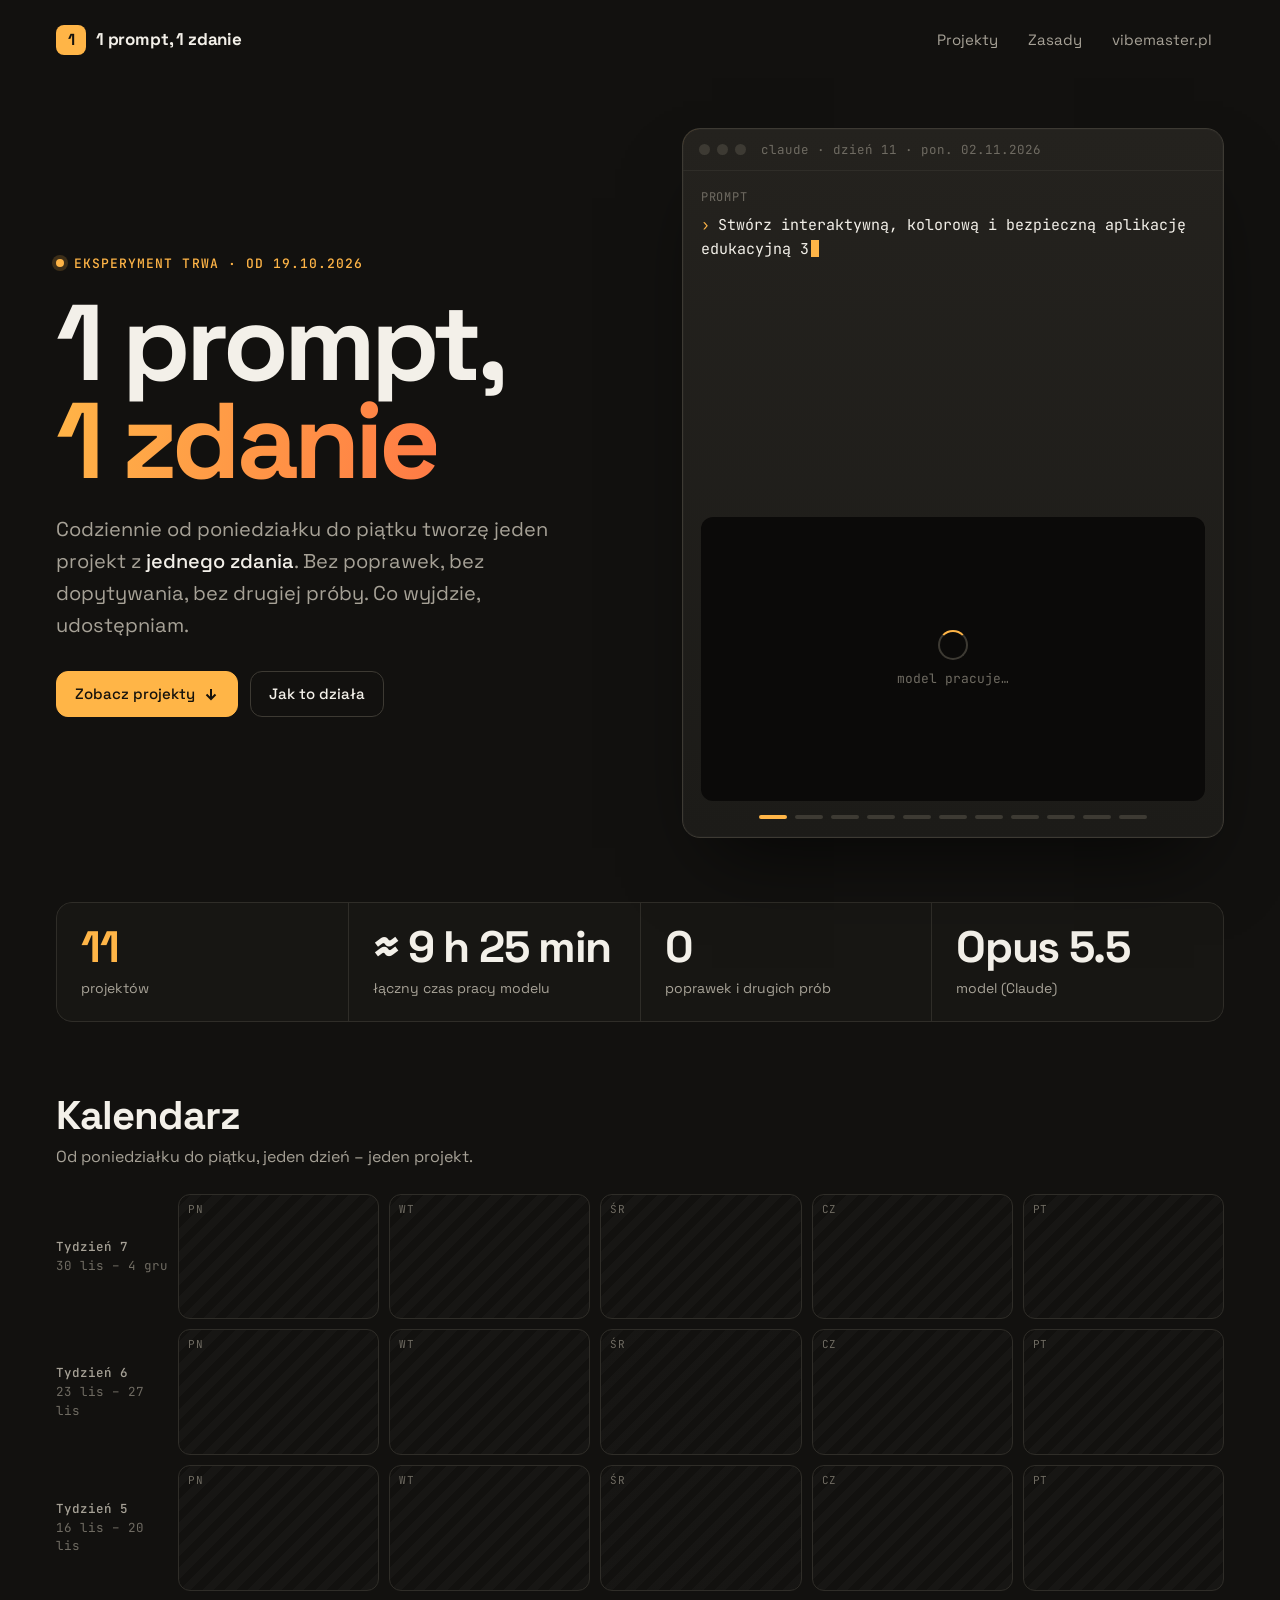
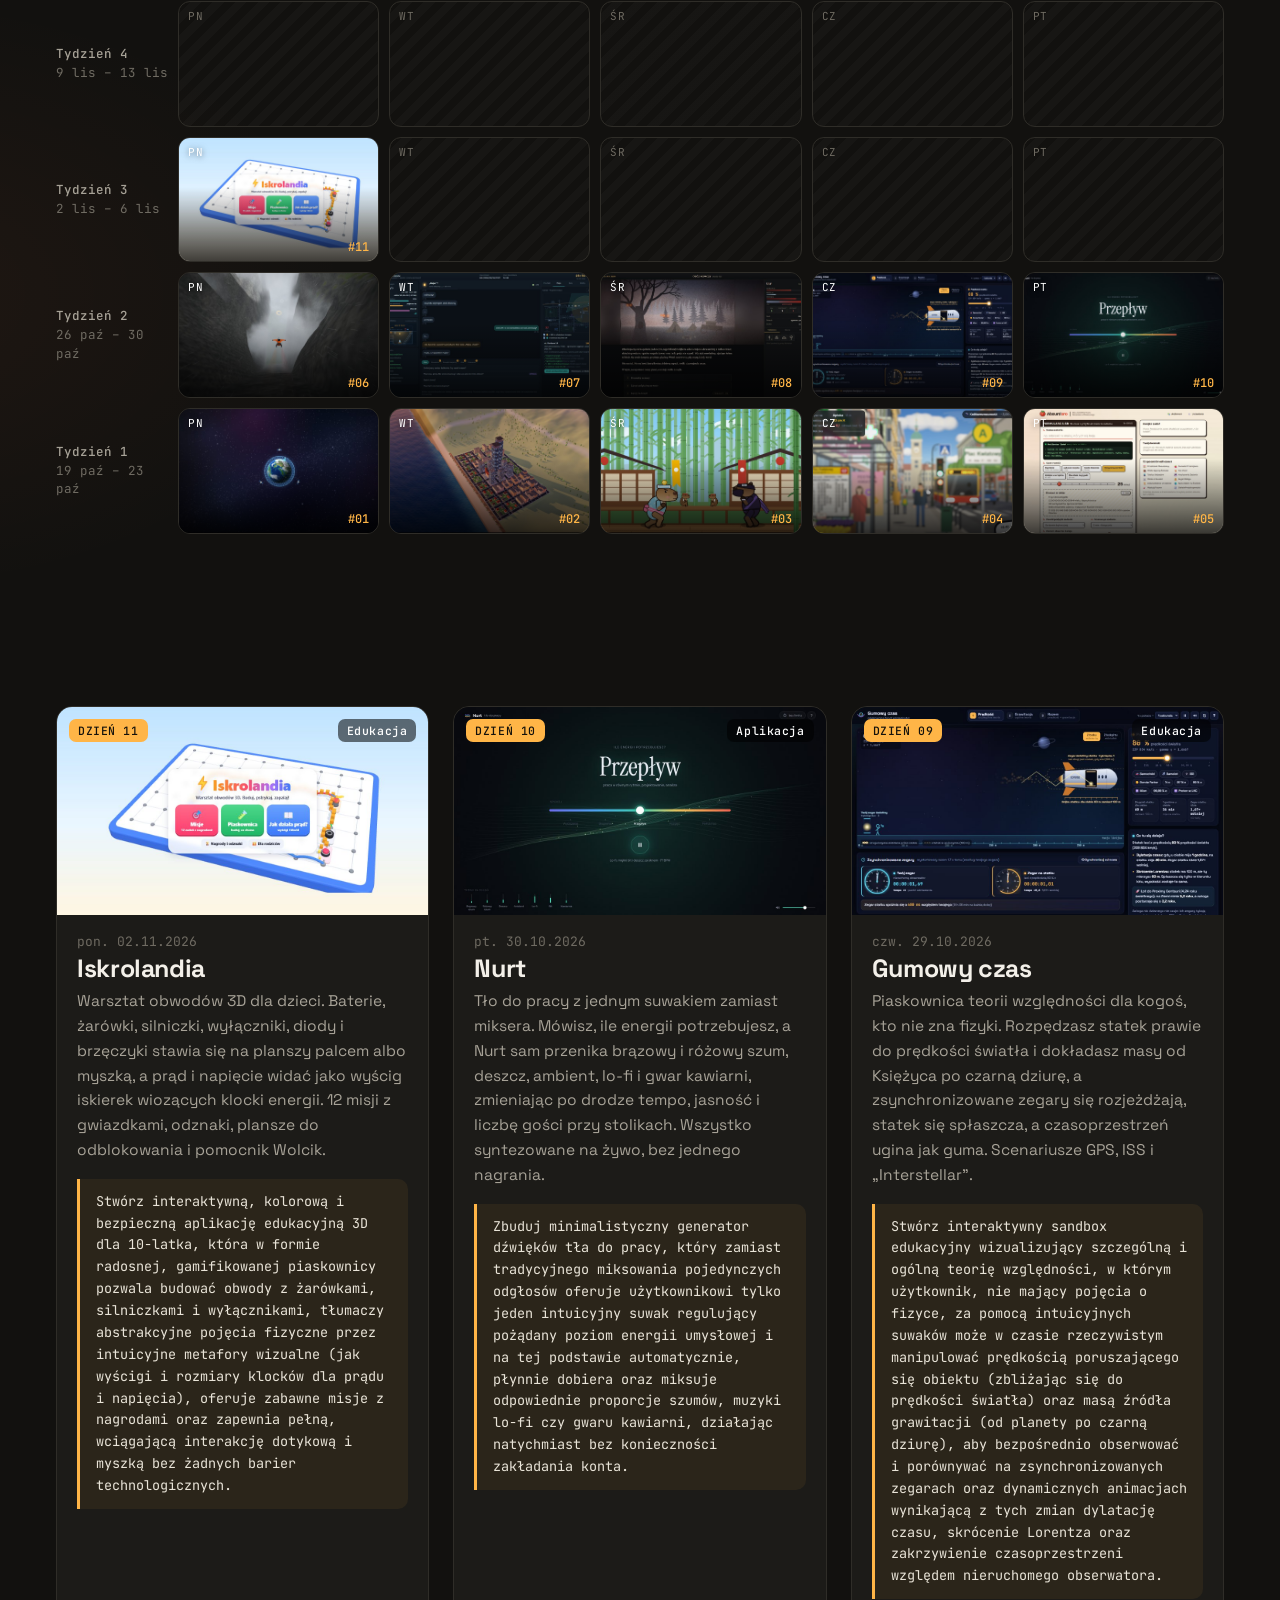
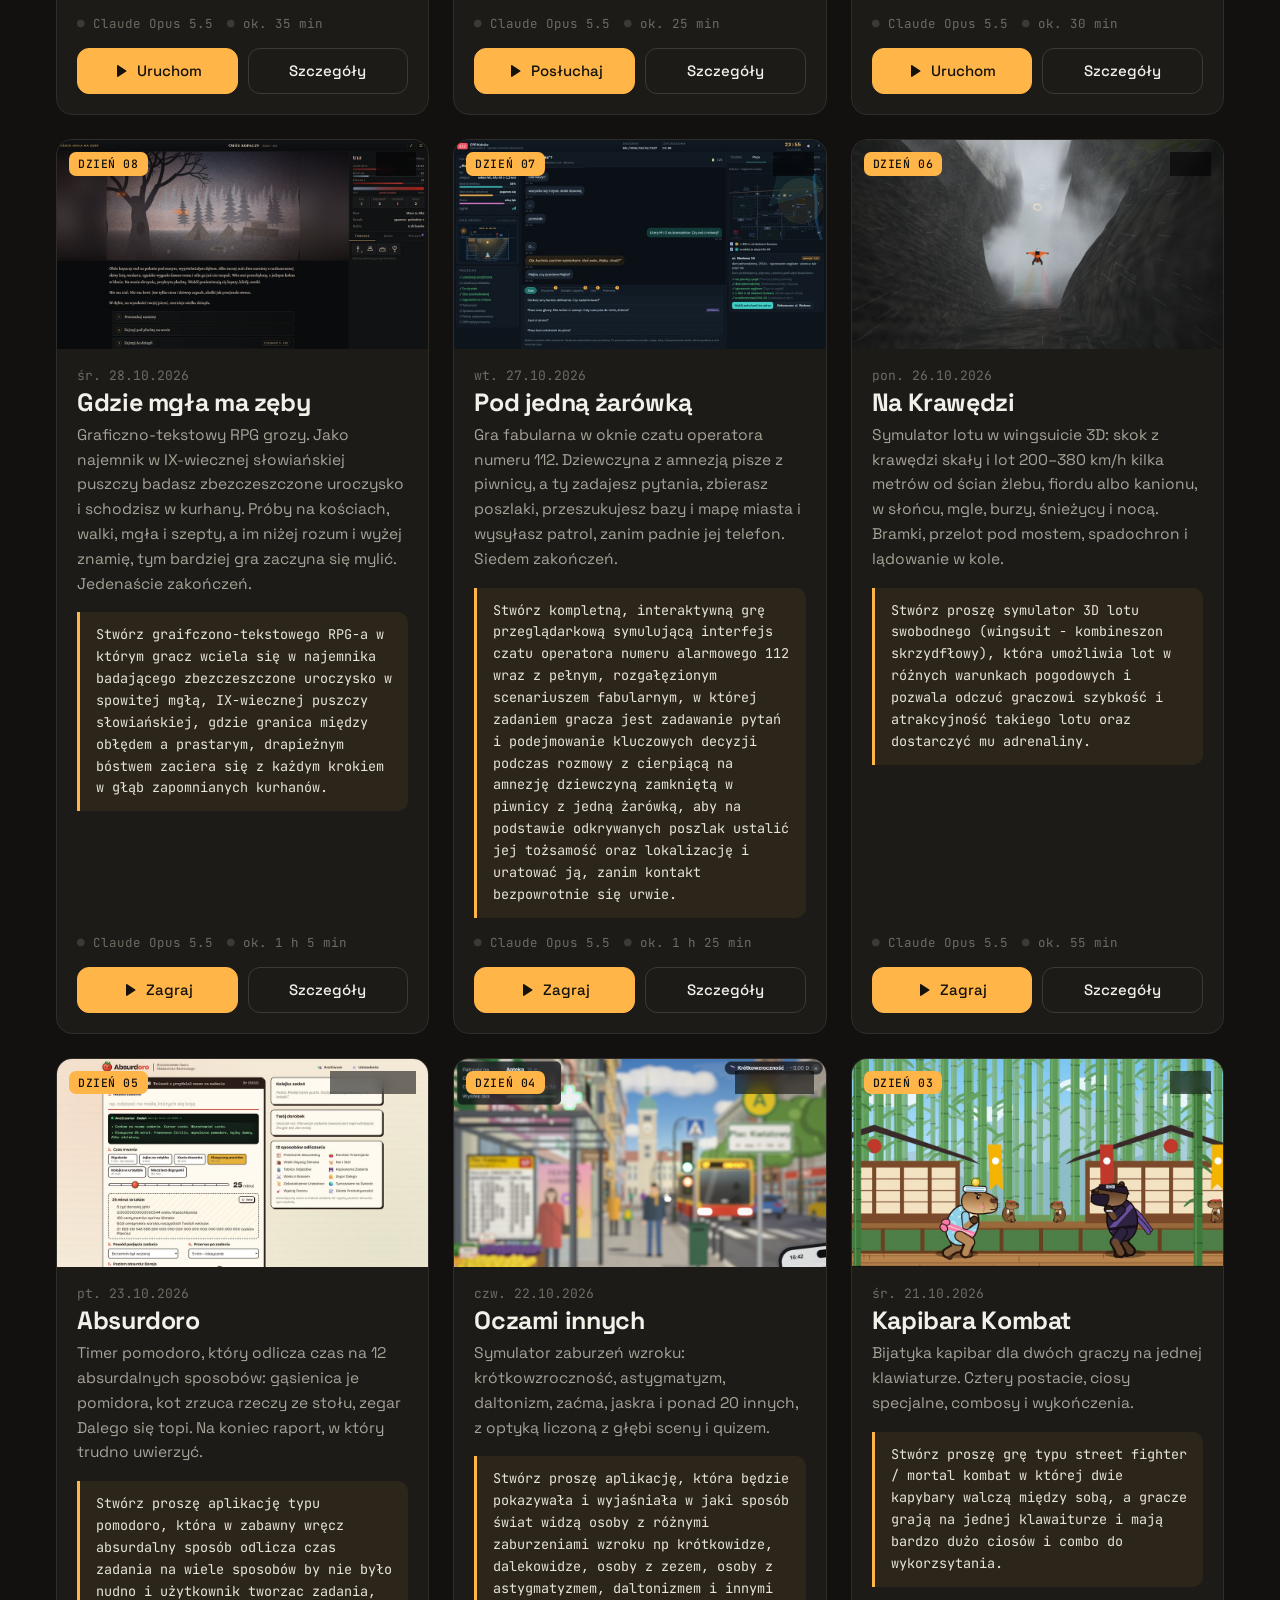
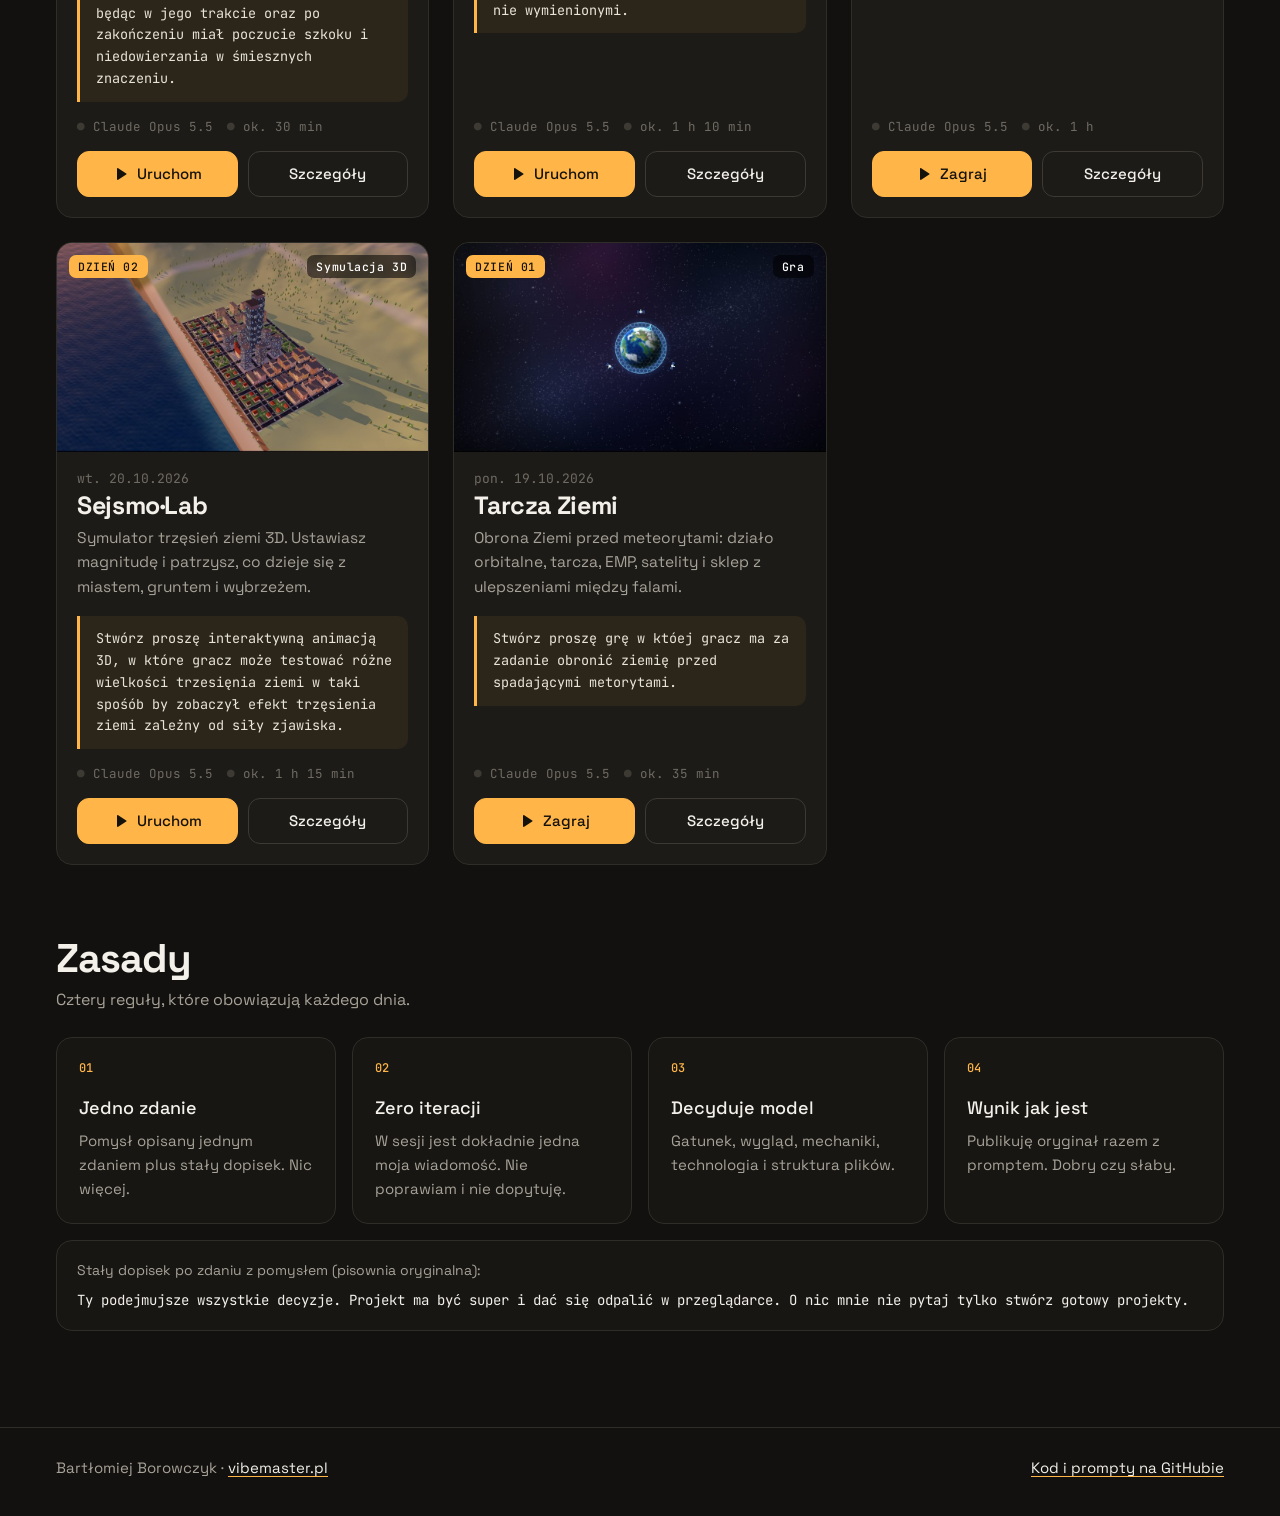
==== index.html @ 2f0015ad "Dzień 11: Iskrolandia Warsztat obwodów 3D dla 10-latka: baterie, żarówki, silniczki, wyłączniki, prz" ====
<!doctype html>
<html lang="pl">
<head>
<meta charset="utf-8">
<meta name="viewport" content="width=device-width, initial-scale=1, viewport-fit=cover">
<title>1 prompt, 1 zdanie</title>
<meta name="description" content="Codziennie od poniedziałku do piątku jeden projekt z jednego zdania, bez żadnych poprawek. Co wyjdzie, udostępniam.">
<meta name="theme-color" content="#12110f">
<link rel="canonical" href="https://1prompt1zdanie.vibemaster.pl/">
<meta property="og:type" content="website">
<meta property="og:locale" content="pl_PL">
<meta property="og:title" content="1 prompt, 1 zdanie">
<meta property="og:description" content="Codziennie jeden projekt z jednego zdania, bez żadnych poprawek. Zobacz, co wyszło.">
<meta property="og:url" content="https://1prompt1zdanie.vibemaster.pl/">
<meta property="og:image" content="https://1prompt1zdanie.vibemaster.pl/galeria/dzien-11.jpg">
<meta name="twitter:card" content="summary_large_image">
<link rel="icon" href="data:image/svg+xml,%3Csvg xmlns='http://www.w3.org/2000/svg' viewBox='0 0 32 32'%3E%3Crect width='32' height='32' rx='8' fill='%23ffb547'/%3E%3Ctext x='16' y='23' font-family='Arial' font-weight='700' font-size='19' text-anchor='middle' fill='%2312110f'%3E1%3C/text%3E%3C/svg%3E">
<link rel="preconnect" href="https://fonts.googleapis.com">
<link rel="preconnect" href="https://fonts.gstatic.com" crossorigin>
<link href="https://fonts.googleapis.com/css2?family=JetBrains+Mono:wght@400;500&family=Space+Grotesk:wght@400;500;700&display=swap" rel="stylesheet">
<style>
  :root {
    color-scheme: dark;
    --bg: #12110f;
    --bg-2: #171613;
    --surface: #1c1b18;
    --surface-2: #24221e;
    --line: #2f2d28;
    --line-2: #3d3a33;
    --text: #f3f0e9;
    --muted: #a7a297;
    --dim: #6f6b62;
    --accent: #ffb547;
    --accent-2: #ff7a45;
    --accent-ink: #15120c;
    --radius: 16px;
    --sans: "Space Grotesk", system-ui, sans-serif;
    --mono: "JetBrains Mono", ui-monospace, Consolas, monospace;
    --ease: cubic-bezier(.2, .7, .2, 1);
  }
  * { box-sizing: border-box; }
  html { -webkit-text-size-adjust: 100%; scroll-behavior: smooth; }
  body {
    margin: 0;
    min-height: 100vh;
    background:
      radial-gradient(1100px 620px at 85% -12%, rgba(255, 181, 71, .13), transparent 62%),
      radial-gradient(800px 500px at -10% 30%, rgba(255, 122, 69, .06), transparent 60%),
      var(--bg);
    color: var(--text);
    font: 17px/1.6 var(--sans);
    overflow-x: hidden;
  }
  body.locked { overflow: hidden; }
  a { color: inherit; }
  button { font: inherit; color: inherit; }
  img { max-width: 100%; }
  .wrap { max-width: 1200px; margin: 0 auto; padding: 0 max(16px, env(safe-area-inset-left)); }
  .sr { position: absolute; width: 1px; height: 1px; overflow: hidden; clip: rect(0 0 0 0); white-space: nowrap; }
  :focus-visible { outline: 2px solid var(--accent); outline-offset: 3px; border-radius: 6px; }

  /* ---------- nawigacja ---------- */
  .nav { display: flex; align-items: center; justify-content: space-between; gap: 16px; padding: 20px 0; }
  .brand { white-space: nowrap; display: inline-flex; align-items: center; gap: 10px; text-decoration: none; font-weight: 700; letter-spacing: -.01em; }
  .brand i {
    display: grid; place-items: center; width: 30px; height: 30px; border-radius: 8px;
    background: var(--accent); color: var(--accent-ink); font: 700 16px/1 var(--sans); font-style: normal;
  }
  .nav-links { display: flex; gap: 6px; }
  .nav-links a {
    padding: 8px 12px; border-radius: 999px; text-decoration: none; font-size: 15px; color: var(--muted);
    transition: color .2s, background .2s;
  }
  .nav-links a:hover { color: var(--text); background: var(--surface); }

  /* ---------- hero ---------- */
  .hero { display: grid; grid-template-columns: 1.05fr 1fr; gap: 56px; align-items: center; padding: 48px 0 64px; }
  .kicker {
    display: inline-flex; align-items: center; gap: 10px;
    font: 500 13px/1 var(--mono); letter-spacing: .08em; text-transform: uppercase; color: var(--accent);
  }
  .kicker::before { content: ""; width: 8px; height: 8px; border-radius: 50%; background: var(--accent); box-shadow: 0 0 0 4px rgba(255, 181, 71, .18); animation: pulse 2.4s infinite; }
  @keyframes pulse { 50% { box-shadow: 0 0 0 8px rgba(255, 181, 71, 0); } }
  h1 {
    margin: 18px 0 22px;
    font-size: clamp(52px, 8.4vw, 112px);
    line-height: .92;
    letter-spacing: -.045em;
    font-weight: 700;
  }
  h1 em {
    font-style: normal;
    background: linear-gradient(100deg, var(--accent), var(--accent-2));
    -webkit-background-clip: text; background-clip: text; color: transparent;
  }
  .lead { max-width: 560px; margin: 0 0 30px; font-size: 20px; color: var(--muted); }
  .lead strong { color: var(--text); font-weight: 500; }
  .cta { display: flex; flex-wrap: wrap; gap: 12px; }

  .btn {
    display: inline-flex; align-items: center; justify-content: center; gap: 8px;
    min-height: 46px; padding: 0 18px; white-space: nowrap;
    border-radius: 12px; border: 1px solid var(--line-2); background: transparent;
    text-decoration: none; font-weight: 500; font-size: 15px; cursor: pointer;
    transition: transform .2s var(--ease), background .2s, border-color .2s, filter .2s;
  }
  .btn:hover { border-color: var(--muted); background: var(--surface); }
  .btn:active { transform: scale(.97); }
  .btn.primary { background: var(--accent); border-color: var(--accent); color: var(--accent-ink); }
  .btn.primary:hover { filter: brightness(1.08); background: var(--accent); }
  .btn svg { width: 16px; height: 16px; flex: none; }

  /* terminal: zdanie → projekt */
  .term {
    position: relative;
    border: 1px solid var(--line-2);
    border-radius: 18px;
    background: linear-gradient(180deg, var(--surface-2), var(--surface));
    box-shadow: 0 40px 80px -30px rgba(0, 0, 0, .7), 0 0 0 1px rgba(255, 255, 255, .02) inset;
    overflow: hidden;
  }
  .term::after {
    content: ""; position: absolute; inset: -1px; border-radius: 18px; pointer-events: none;
    background: linear-gradient(140deg, rgba(255, 181, 71, .35), transparent 35%);
    -webkit-mask: linear-gradient(#000 0 0) content-box, linear-gradient(#000 0 0); -webkit-mask-composite: xor;
    mask: linear-gradient(#000 0 0) content-box exclude, linear-gradient(#000 0 0);
    padding: 1px;
  }
  .term-bar { display: flex; align-items: center; gap: 7px; padding: 12px 16px; border-bottom: 1px solid var(--line); }
  .term-bar i { width: 11px; height: 11px; border-radius: 50%; background: var(--line-2); }
  .term-bar span { margin-left: 8px; font: 12.5px var(--mono); color: var(--dim); }
  .term-body { padding: 18px 18px 18px; }
  .term-label { font: 12px var(--mono); color: var(--dim); text-transform: uppercase; letter-spacing: .08em; margin-bottom: 8px; }
  .term-prompt { display: grid; margin: 0 0 16px; font: 15px/1.6 var(--mono); color: var(--text); }
  .term-prompt > span { grid-area: 1 / 1; }
  .term-prompt .ghost { visibility: hidden; }
  .term-prompt .pfx { color: var(--accent); margin-right: 8px; }
  .caret { display: inline-block; width: .55em; height: 1.1em; margin-left: 2px; vertical-align: -.18em; background: var(--accent); animation: blink 1s steps(1) infinite; }
  @keyframes blink { 50% { opacity: 0; } }
  .term-result {
    position: relative; display: block; width: 100%; padding: 0; border: 0; border-radius: 12px; overflow: hidden;
    aspect-ratio: 16 / 9; background: #0b0a09; cursor: pointer; text-align: left;
  }
  .term-result img { position: absolute; inset: 0; width: 100%; height: 100%; object-fit: cover; opacity: 0; transform: scale(1.06); transition: opacity .7s var(--ease), transform 1.6s var(--ease); }
  .term-result.on img { opacity: 1; transform: scale(1); }
  .term-result .cap {
    position: absolute; left: 0; right: 0; bottom: 0; padding: 64px 16px 14px;
    background: linear-gradient(transparent, rgba(0, 0, 0, .55) 40%, rgba(0, 0, 0, .9));
    opacity: 0; transform: translateY(8px); transition: opacity .5s .25s, transform .5s .25s var(--ease);
  }
  .term-result.on .cap { opacity: 1; transform: none; }
  .cap small { display: block; font: 12px var(--mono); color: var(--accent); letter-spacing: .04em; }
  .cap b { display: block; font-size: 22px; line-height: 1.2; color: #fff; }
  .term-result .wait { position: absolute; inset: 0; display: grid; place-items: center; font: 13px var(--mono); color: var(--dim); transition: opacity .3s; }
  .term-result.on .wait { opacity: 0; }
  .wait::before { content: ""; width: 26px; height: 26px; margin-bottom: 10px; border-radius: 50%; border: 2px solid var(--line-2); border-top-color: var(--accent); animation: spin .9s linear infinite; }
  .wait { grid-auto-flow: row; align-content: center; justify-items: center; }
  @keyframes spin { to { transform: rotate(360deg); } }
  .term-dots { display: flex; justify-content: center; gap: 8px; margin-top: 14px; }
  .term-dots button { width: 28px; height: 4px; padding: 0; border: 0; border-radius: 4px; background: var(--line-2); cursor: pointer; }
  .term-dots button[aria-current="true"] { background: var(--accent); }
  .term-dots button::before { content: ""; display: block; height: 24px; margin-top: -10px; } /* większy cel dotyku */

  /* ---------- liczby ---------- */
  .stats {
    display: grid; grid-template-columns: repeat(4, 1fr);
    border: 1px solid var(--line); border-radius: var(--radius); overflow: hidden;
    background: var(--line); gap: 1px;
  }
  .stat { background: var(--bg-2); padding: 22px 24px; }
  .stat b { display: block; white-space: nowrap; font-size: clamp(26px, 3.6vw, 44px); line-height: 1; letter-spacing: -.03em; font-weight: 700; }
  .stat span { display: block; margin-top: 8px; font-size: 14px; color: var(--muted); }
  .stat:first-child b { color: var(--accent); }

  /* ---------- sekcje ---------- */
  section { padding: 72px 0 0; }
  .sec-head { display: flex; align-items: end; justify-content: space-between; gap: 16px 24px; flex-wrap: wrap; margin-bottom: 24px; }
  .sec-head h2 { margin: 0; font-size: clamp(28px, 4vw, 40px); line-height: 1.1; letter-spacing: -.025em; }
  .sec-head p { margin: 6px 0 0; color: var(--muted); font-size: 16px; }

  /* kalendarz */
  .cal { display: grid; gap: 10px; }
  .week { display: grid; grid-template-columns: 112px repeat(5, 1fr); gap: 10px; align-items: stretch; }
  .week-label { display: flex; flex-direction: column; justify-content: center; font: 12.5px/1.5 var(--mono); color: var(--dim); }
  .week-label b { color: var(--muted); font-weight: 500; }
  .cell {
    position: relative; aspect-ratio: 16 / 10; border-radius: 12px; overflow: hidden;
    border: 1px dashed var(--line-2); background: transparent; padding: 0;
    display: grid; place-items: center; font: 12px var(--mono); color: var(--dim);
  }
  .cell .wd { position: absolute; left: 9px; top: 7px; font: 11px var(--mono); letter-spacing: .06em; text-transform: uppercase; }
  .cell.done { border: 1px solid var(--line); cursor: pointer; }
  .cell.done img { position: absolute; inset: 0; width: 100%; height: 100%; object-fit: cover; transition: transform .5s var(--ease); }
  .cell.done::after { content: ""; position: absolute; inset: 0; background: linear-gradient(transparent 40%, rgba(0, 0, 0, .75)); }
  .cell.done .wd { z-index: 1; color: #fff; text-shadow: 0 1px 6px rgba(0, 0, 0, .6); }
  .cell.done .no { position: absolute; z-index: 1; right: 9px; bottom: 6px; font: 500 12px var(--mono); color: var(--accent); }
  .cell.done:hover img { transform: scale(1.08); }
  .cell.today { border: 1px solid var(--accent); color: var(--accent); box-shadow: 0 0 0 4px rgba(255, 181, 71, .1); }
  .cell.today .wd { color: var(--accent); }
  .cell.missed { border-style: solid; border-color: var(--line); background: repeating-linear-gradient(135deg, transparent 0 8px, rgba(255, 255, 255, .02) 8px 16px); }

  /* filtry */
  .chips { display: flex; flex-wrap: wrap; gap: 8px; }
  .chip {
    min-height: 38px; padding: 0 14px; border-radius: 999px; border: 1px solid var(--line-2); background: transparent;
    font-size: 14px; color: var(--muted); cursor: pointer; transition: all .2s;
  }
  .chip:hover { color: var(--text); border-color: var(--muted); }
  .chip[aria-pressed="true"] { background: var(--text); border-color: var(--text); color: var(--bg); }
  .chip small { margin-left: 6px; font: 12px var(--mono); opacity: .7; }

  /* karty */
  .grid { display: grid; grid-template-columns: repeat(auto-fill, minmax(330px, 1fr)); gap: 24px; }
  .card {
    display: flex; flex-direction: column;
    background: var(--surface); border: 1px solid var(--line); border-radius: var(--radius); overflow: hidden;
    transition: transform .35s var(--ease), border-color .35s, box-shadow .35s;
  }
  .card:hover { transform: translateY(-4px); border-color: var(--line-2); box-shadow: 0 30px 60px -30px rgba(0, 0, 0, .8); }
  .thumb { position: relative; display: block; width: 100%; padding: 0; border: 0; aspect-ratio: 16 / 9; background: #000; overflow: hidden; cursor: pointer; }
  .thumb img { width: 100%; height: 100%; object-fit: cover; display: block; transition: transform .6s var(--ease); }
  .card:hover .thumb img { transform: scale(1.05); }
  .tag {
    position: absolute; top: 12px; padding: 6px 9px; border-radius: 7px;
    font: 500 11.5px/1 var(--mono); letter-spacing: .05em;
  }
  .tag.day { left: 12px; background: var(--accent); color: var(--accent-ink); }
  .tag.kat { right: 12px; background: rgba(0, 0, 0, .55); color: #fff; backdrop-filter: blur(6px); -webkit-backdrop-filter: blur(6px); }
  .card .body { display: flex; flex-direction: column; flex: 1; padding: 18px 20px 20px; }
  .date { font: 13px var(--mono); color: var(--dim); }
  .card h3 { margin: 4px 0 6px; font-size: 25px; line-height: 1.15; letter-spacing: -.015em; }
  .desc { margin: 0 0 16px; font-size: 15.5px; color: var(--muted); }
  .quote {
    position: relative; margin: 0 0 16px; padding: 12px 14px 12px 16px;
    border-left: 3px solid var(--accent); border-radius: 0 10px 10px 0;
    background: rgba(255, 181, 71, .065);
    font: 13.5px/1.62 var(--mono); color: #e9e4d8;
  }
  .meta { display: flex; flex-wrap: wrap; gap: 6px 14px; margin: auto 0 16px; font: 12.5px var(--mono); color: var(--dim); }
  .meta span::before { content: "● "; color: var(--line-2); }
  .actions { display: grid; grid-template-columns: 1fr 1fr; gap: 10px; }

  /* zasady */
  .rules { display: grid; grid-template-columns: repeat(4, 1fr); gap: 16px; margin: 0; padding: 0; list-style: none; counter-reset: r; }
  .rules li { padding: 22px; border: 1px solid var(--line); border-radius: var(--radius); background: var(--bg-2); color: var(--muted); font-size: 15px; counter-increment: r; }
  .rules li::before { content: "0" counter(r); display: block; margin-bottom: 18px; font: 500 12px var(--mono); color: var(--accent); }
  .rules b { display: block; margin-bottom: 6px; color: var(--text); font-size: 18px; font-weight: 500; }
  .suffix { margin-top: 16px; padding: 18px 20px; border: 1px solid var(--line); border-radius: var(--radius); background: var(--bg-2); }
  .suffix p { margin: 0 0 8px; font-size: 14px; color: var(--muted); }
  .suffix code { display: block; font: 14px/1.65 var(--mono); color: var(--text); white-space: normal; }

  footer { margin-top: 96px; border-top: 1px solid var(--line); padding: 28px 0 calc(36px + env(safe-area-inset-bottom)); font-size: 15px; color: var(--muted); }
  footer .wrap { display: flex; flex-wrap: wrap; justify-content: space-between; gap: 12px 24px; }
  footer a { color: var(--text); text-decoration-color: var(--accent); text-underline-offset: 3px; }

  /* pojawianie się przy przewijaniu */
  .rv { opacity: 0; transform: translateY(18px); transition: opacity .7s var(--ease), transform .7s var(--ease); }
  .rv.in { opacity: 1; transform: none; }

  /* ---------- okno szczegółów ---------- */
  dialog {
    width: min(860px, calc(100% - 32px)); max-height: calc(100dvh - 48px);
    padding: 0; border: 1px solid var(--line-2); border-radius: 20px;
    background: var(--surface); color: var(--text); overflow: auto; overscroll-behavior: contain;
  }
  dialog::backdrop { background: rgba(8, 7, 6, .72); backdrop-filter: blur(6px); -webkit-backdrop-filter: blur(6px); }
  dialog[open] { animation: pop .35s var(--ease); }
  @keyframes pop { from { opacity: 0; transform: translateY(16px) scale(.98); } }
  .dlg-img { position: relative; aspect-ratio: 16 / 9; max-height: 46vh; width: 100%; background: #000; }
  .dlg-img img { width: 100%; height: 100%; object-fit: cover; display: block; }
  .dlg-close {
    position: absolute; top: 12px; right: 12px; width: 42px; height: 42px; border-radius: 50%;
    border: 0; background: rgba(0, 0, 0, .6); color: #fff; cursor: pointer; display: grid; place-items: center;
    backdrop-filter: blur(6px); -webkit-backdrop-filter: blur(6px);
  }
  .dlg-close svg { width: 18px; height: 18px; }
  .dlg-body { padding: 22px 26px 28px; }
  .dlg-body h2 { outline: none; margin: 4px 0 8px; font-size: clamp(28px, 4vw, 38px); line-height: 1.1; letter-spacing: -.025em; }
  .dlg-body .desc { font-size: 16.5px; }
  .facts { display: grid; grid-template-columns: repeat(4, 1fr); gap: 1px; margin: 20px 0; border: 1px solid var(--line); border-radius: 12px; overflow: hidden; background: var(--line); }
  .facts div { background: var(--bg-2); padding: 12px 14px; }
  .facts dt { font: 11.5px var(--mono); color: var(--dim); text-transform: uppercase; letter-spacing: .06em; }
  .facts dd { margin: 4px 0 0; font-size: 15px; font-weight: 500; }
  .full { position: relative; margin: 0 0 20px; }
  .full-head { display: flex; align-items: center; justify-content: space-between; gap: 12px; margin-bottom: 8px; }
  .full-head span { font: 12px var(--mono); color: var(--dim); text-transform: uppercase; letter-spacing: .08em; }
  .copy { min-height: 34px; padding: 0 12px; border-radius: 8px; border: 1px solid var(--line-2); background: transparent; font-size: 13px; cursor: pointer; color: var(--muted); }
  .copy:hover { color: var(--text); border-color: var(--muted); }
  .full pre {
    margin: 0; padding: 14px 16px; border-radius: 12px; background: #0f0e0c; border: 1px solid var(--line);
    font: 13.5px/1.65 var(--mono); color: #e9e4d8; white-space: pre-wrap; word-break: break-word;
  }
  .full pre mark { background: none; color: var(--accent); }
  .dlg-actions { display: flex; flex-wrap: wrap; gap: 10px; }
  .dlg-actions .btn { flex: 1 1 180px; }

  /* ---------- responsywność ---------- */
  @media (max-width: 980px) {
    .hero { grid-template-columns: 1fr; gap: 36px; padding: 24px 0 48px; }
    .rules { grid-template-columns: 1fr 1fr; }
  }
  @media (max-width: 640px) {
    body { font-size: 16px; }
    .nav { padding: 14px 0; }
    .nav-links a { padding: 8px 10px; font-size: 14px; }
    .nav-links .hide-s { display: none; }
    h1 { margin: 14px 0 16px; }
    .lead { font-size: 18px; margin-bottom: 24px; }
    .cta .btn { flex: 1 1 auto; }
    .term-body { padding: 14px; }
    .term-prompt { font-size: 13.5px; }
    .stats { grid-template-columns: 1fr 1fr; }
    .stat { padding: 16px 18px; }
    section { padding-top: 56px; }
    .week { grid-template-columns: repeat(5, 1fr); gap: 6px; }
    .week-label { grid-column: 1 / -1; flex-direction: row; gap: 8px; margin-top: 6px; }
    .cell { border-radius: 8px; aspect-ratio: 1; }
    .cell .wd { left: 6px; top: 4px; font-size: 10px; }
    .cell.done .no { right: 6px; bottom: 3px; font-size: 10.5px; }
    .grid { grid-template-columns: 1fr; gap: 18px; }
    .card h3 { font-size: 23px; }
    .rules { grid-template-columns: 1fr 1fr; gap: 10px; }
    .rules li { padding: 16px; font-size: 14px; }
    .rules li::before { margin-bottom: 10px; }
    .rules b { font-size: 16px; }
    dialog {
      width: 100%; max-width: 100%; max-height: 92dvh; margin: auto 0 0;
      border-radius: 20px 20px 0 0; border-bottom: 0;
    }
    dialog[open] { animation: sheet .4s var(--ease); }
    @keyframes sheet { from { transform: translateY(100%); } }
    .dlg-body { padding: 18px 16px calc(24px + env(safe-area-inset-bottom)); }
    .facts { grid-template-columns: 1fr 1fr; }
  }
  @media (prefers-reduced-motion: reduce) {
    *, *::before, *::after { animation: none !important; transition: none !important; }
    .rv { opacity: 1; transform: none; }
  }
</style>
</head>
<body>

<div class="wrap">
  <nav class="nav" aria-label="Główna">
    <a class="brand" href="#"><i>1</i>1 prompt, 1 zdanie</a>
    <div class="nav-links">
      <a class="hide-s" href="#projekty">Projekty</a>
      <a class="hide-s" href="#zasady">Zasady</a>
      <a href="https://vibemaster.pl">vibemaster.pl</a>
    </div>
  </nav>

  <header class="hero">
    <div>
      <div class="kicker">Eksperyment trwa · od 19.10.2026</div>
      <h1>1 prompt,<br><em>1 zdanie</em></h1>
      <p class="lead">Codziennie od poniedziałku do piątku tworzę jeden projekt z <strong>jednego zdania</strong>. Bez poprawek, bez dopytywania, bez drugiej próby. Co wyjdzie, udostępniam.</p>
      <div class="cta">
        <a class="btn primary" href="#projekty">Zobacz projekty
          <svg viewBox="0 0 16 16" fill="none" stroke="currentColor" stroke-width="2" aria-hidden="true"><path d="M8 3v10M3.5 8.5 8 13l4.5-4.5"/></svg></a>
        <a class="btn" href="#zasady">Jak to działa</a>
      </div>
    </div>

    <div class="term" aria-label="Zdanie i projekt, który z niego powstał">
      <div class="term-bar"><i></i><i></i><i></i><span id="term-title">claude · dzień 03</span></div>
      <div class="term-body">
        <div class="term-label">Prompt</div>
        <p class="term-prompt"><span class="ghost" id="ghost" aria-hidden="true"></span><span><span class="pfx">›</span><span id="typed"></span><span class="caret" aria-hidden="true"></span></span></p>
        <button class="term-result" id="term-result" type="button">
          <span class="wait">model pracuje…</span>
          <img id="term-img" alt="">
          <span class="cap"><small id="term-meta"></small><b id="term-name"></b></span>
        </button>
        <div class="term-dots" id="term-dots" role="group" aria-label="Wybierz dzień"></div>
      </div>
    </div>
  </header>

  <div class="stats rv" id="stats"></div>

  <section id="kalendarz" aria-labelledby="h-kal">
    <div class="sec-head rv">
      <div>
        <h2 id="h-kal">Kalendarz</h2>
        <p>Od poniedziałku do piątku, jeden dzień – jeden projekt.</p>
      </div>
    </div>
    <div class="cal rv" id="cal"></div>
  </section>

  <section id="projekty" aria-labelledby="h-proj">
    <div class="sec-head rv">
      <div>
        <h2 id="h-proj">Projekty</h2>
        <p>Oryginały, dokładnie takie, jakie dał jeden prompt.</p>
      </div>
      <div class="chips" id="chips" role="group" aria-label="Filtruj projekty"></div>
    </div>
    <div class="grid" id="grid"></div>
    <noscript><p>Lista projektów wymaga JavaScriptu. Wszystkie są też w <a href="https://github.com/bartibo/jeden-prompt">repozytorium na GitHubie</a>.</p></noscript>
  </section>

  <section id="zasady" aria-labelledby="h-zas">
    <div class="sec-head rv">
      <div>
        <h2 id="h-zas">Zasady</h2>
        <p>Cztery reguły, które obowiązują każdego dnia.</p>
      </div>
    </div>
    <ul class="rules rv">
      <li><b>Jedno zdanie</b>Pomysł opisany jednym zdaniem plus stały dopisek. Nic więcej.</li>
      <li><b>Zero iteracji</b>W sesji jest dokładnie jedna moja wiadomość. Nie poprawiam i nie dopytuję.</li>
      <li><b>Decyduje model</b>Gatunek, wygląd, mechaniki, technologia i struktura plików.</li>
      <li><b>Wynik jak jest</b>Publikuję oryginał razem z promptem. Dobry czy słaby.</li>
    </ul>
    <div class="suffix rv">
      <p>Stały dopisek po zdaniu z pomysłem (pisownia oryginalna):</p>
      <code>Ty podejmujsze wszystkie decyzje. Projekt ma być super i dać się odpalić w przeglądarce. O nic mnie nie pytaj tylko stwórz gotowy projekty.</code>
    </div>
  </section>
</div>

<footer>
  <div class="wrap">
    <span>Bartłomiej Borowczyk · <a href="https://vibemaster.pl">vibemaster.pl</a></span>
    <span><a href="https://github.com/bartibo/jeden-prompt">Kod i prompty na GitHubie</a></span>
  </div>
</footer>

<dialog id="dlg" aria-labelledby="dlg-title"></dialog>

<script>
/* Nowy dzień: dopisz obiekt na KOŃCU listy. Miniatura: galeria/dzien-N.jpg (960×540, zrzut pierwszego ekranu).
   `zdanie` to samo zdanie z pomysłem, `prompt` to pełna wiadomość dosłownie. */
const PROJEKTY = [
  {
    n: 1, data: '2026-10-19', godz: '21:20', min: 35, model: 'Claude Opus 5.5', kat: 'Gra',
    folder: '1-meteoryty-gra-opus5_5', akcja: 'Zagraj',
    tytul: 'Tarcza Ziemi',
    opis: 'Obrona Ziemi przed meteorytami: działo orbitalne, tarcza, EMP, satelity i sklep z ulepszeniami między falami.',
    alt: 'Ziemia z tarczą energetyczną i satelitami na tle gwiazd',
    zdanie: 'Stwórz proszę grę w któej gracz ma za zadanie obronić ziemię przed spadającymi metorytami.',
    prompt: 'Stwórz proszę grę w któej gracz ma za zadanie obronić ziemię przed spadającymi metorytami. Ty podejmujsze wszystkie decyzje. Projekt ma być super i dać się odpalić w przeglądarce. O nic mnie nie pytaj tylko stwórz gotowy projekty. (Umieść go w folderze 1-meteoryty-gra-opus5_5)'
  },
  {
    n: 2, data: '2026-10-20', godz: '10:01', min: 75, model: 'Claude Opus 5.5', kat: 'Symulacja 3D',
    folder: '2-trzesienie-ziemi-interaktywne-opus5_5', akcja: 'Uruchom',
    tytul: 'Sejsmo·Lab',
    opis: 'Symulator trzęsień ziemi 3D. Ustawiasz magnitudę i patrzysz, co dzieje się z miastem, gruntem i wybrzeżem.',
    alt: 'Nadmorskie miasto 3D z wieżowcami i domami, widok z góry',
    zdanie: 'Stwórz proszę interaktywną animacją 3D, w które gracz może testować różne wielkości trzesięnia ziemi w taki spośób by zobaczył efekt trzęsienia ziemi zależny od siły zjawiska.',
    prompt: 'Stwórz proszę interaktywną animacją 3D, w które gracz może testować różne wielkości trzesięnia ziemi w taki spośób by zobaczył efekt trzęsienia ziemi zależny od siły zjawiska.\nTy podejmujsze wszystkie decyzje. Projekt ma być super i dać się odpalić w przeglądarce. O nic mnie nie pytaj tylko stwórz gotowy projekty. (Umieść go w folderze 2-trzesienie-ziemi-interaktywne-opus5_5)'
  },
  {
    n: 3, data: '2026-10-21', godz: '11:42', min: 60, model: 'Claude Opus 5.5', kat: 'Gra',
    folder: '3-kapibary-bijatyka-opus5_5', akcja: 'Zagraj',
    tytul: 'Kapibara Kombat',
    opis: 'Bijatyka kapibar dla dwóch graczy na jednej klawiaturze. Cztery postacie, ciosy specjalne, combosy i wykończenia.',
    alt: 'Dwie kapibary w strojach do walki naprzeciw siebie w dojo w bambusach',
    zdanie: 'Stwórz proszę grę typu street fighter / mortal kombat w której dwie kapybary walczą między sobą, a gracze grają na jednej klawaiturze i mają bardzo dużo ciosów i combo do wykorzsytania.',
    prompt: 'Stwórz proszę grę typu street fighter / mortal kombat w której dwie kapybary walczą między sobą, a gracze grają na jednej klawaiturze i mają bardzo dużo ciosów i combo do wykorzsytania.\nTy podejmujsze wszystkie decyzje. Projekt ma być super i dać się odpalić w przeglądarce. O nic mnie nie pytaj tylko stwórz gotowy projekty. Umieść go w folderze dedykowanym i nazwij go zgodnie z konwencją nazewnictwa stosowaną we wczesniejszych projektach.'
  },
  {
    n: 4, data: '2026-10-22', godz: '18:01', min: 70, model: 'Claude Opus 5.5', kat: 'Edukacja',
    folder: '4-zaburzenia-wzroku-symulator-opus5_5', akcja: 'Uruchom',
    tytul: 'Oczami innych',
    opis: 'Symulator zaburzeń wzroku: krótkowzroczność, astygmatyzm, daltonizm, zaćma, jaskra i ponad 20 innych, z optyką liczoną z głębi sceny i quizem.',
    alt: 'Ulica rozmyta tak, jak widzi ją osoba z krótkowzrocznością, z panelem ostrości oka',
    zdanie: 'Stwórz proszę aplikację, która będzie pokazywała i wyjaśniała w jaki sposób świat widzą osoby z różnymi zaburzeniami wzroku np krótkowidze, dalekowidze, osoby z zezem, osoby z astygmatyzmem, daltonizmem i innymi nie wymienionymi.',
    prompt: 'Stwórz proszę aplikację, która będzie pokazywała i wyjaśniała w jaki sposób świat widzą osoby z różnymi zaburzeniami wzroku np krótkowidze, dalekowidze, osoby z zezem, osoby z astygmatyzmem, daltonizmem i innymi nie wymienionymi.\nTy podejmujesz wszystkie decyzje. Projekt ma być super i dać się odpalić w przeglądarce. O nic mnie nie pytaj tylko stwórz gotowy projekt. Umieść go w folderze dedykowanym i nazwij go zgodnie z konwencją nazewnictwa stosowaną we wcześniejszych projektach.'
  },
  {
    n: 5, data: '2026-10-23', godz: '10:29', min: 30, model: 'Claude Opus 5.5', kat: 'Aplikacja',
    folder: '5-pomodoro-absurdalny-timer-opus5_5', akcja: 'Uruchom',
    tytul: 'Absurdoro',
    opis: 'Timer pomodoro, który odlicza czas na 12 absurdalnych sposobów: gąsienica je pomidora, kot zrzuca rzeczy ze stołu, zegar Dalego się topi. Na koniec raport, w który trudno uwierzyć.',
    alt: 'Formularz A-38 z analizatorem zadań i przeliczeniem 25 minut na czasy Plancka',
    zdanie: 'Stwórz proszę aplikację typu pomodoro, która w zabawny wręcz absurdalny sposób odlicza czas zadania na wiele sposobów by nie było nudno i użytkownik tworzac zadania, będąc w jego trakcie oraz po zakończeniu miał poczucie szkoku i niedowierzania w śmiesznych znaczeniu.',
    prompt: 'Stwórz proszę aplikację typu pomodoro, która w zabawny wręcz absurdalny sposób odlicza czas zadania na wiele sposobów by nie było nudno i użytkownik tworzac zadania, będąc w jego trakcie oraz po zakończeniu miał poczucie szkoku i niedowierzania w śmiesznych znaczeniu.\nTy podejmujesz wszystkie decyzje. Projekt ma być super i dać się odpalić w przeglądarce. O nic mnie nie pytaj tylko stwórz gotowy projekt. Umieść go w folderze dedykowanym i nazwij go zgodnie z konwencją nazewnictwa stosowaną we wcześniejszych projektach.'
  },
  {
    n: 6, data: '2026-10-26', godz: '13:10', min: 55, model: 'Claude Opus 5.5', kat: 'Gra',
    folder: '6-wingsuit-symulator-lotu-opus5_5', akcja: 'Zagraj',
    tytul: 'Na Krawędzi',
    opis: 'Symulator lotu w wingsuicie 3D: skok z krawędzi skały i lot 200–380 km/h kilka metrów od ścian żlebu, fiordu albo kanionu, w słońcu, mgle, burzy, śnieżycy i nocą. Bramki, przelot pod mostem, spadochron i lądowanie w kole.',
    alt: 'Pilot w pomarańczowym kombinezonie skrzydłowym leci wąskim, zamglonym żlebem w stronę bramki',
    zdanie: 'Stwórz proszę symulator 3D lotu swobodnego (wingsuit - kombineszon skrzydfłowy), która umożliwia lot w różnych warunkach pogodowych i pozwala odczuć graczowi szybkość i atrakcyjność takiego lotu oraz dostarczyć mu adrenaliny.',
    prompt: 'Stwórz proszę symulator 3D lotu swobodnego (wingsuit - kombineszon skrzydfłowy), która umożliwia lot w różnych warunkach pogodowych i pozwala odczuć graczowi szybkość i atrakcyjność takiego lotu oraz dostarczyć mu adrenaliny.\nTy podejmujesz wszystkie decyzje. Projekt ma być super i dać się odpalić w przeglądarce. O nic mnie nie pytaj tylko stwórz gotowy projekt. Umieść go w folderze dedykowanym i nazwij go zgodnie z konwencją nazewnictwa stosowaną we wcześniejszych projektach.'
  },
  {
    n: 7, data: '2026-10-27', godz: '11:28', min: 85, model: 'Claude Opus 5.5', kat: 'Gra',
    folder: '7-operator-112-gra-fabularna-opus5_5', akcja: 'Zagraj',
    tytul: 'Pod jedną żarówką',
    opis: 'Gra fabularna w oknie czatu operatora numeru 112. Dziewczyna z amnezją pisze z piwnicy, a ty zadajesz pytania, zbierasz poszlaki, przeszukujesz bazy i mapę miasta i wysyłasz patrol, zanim padnie jej telefon. Siedem zakończeń.',
    alt: 'Konsola operatora 112: czat z dziewczyną z piwnicy, szkic piwnicy z żarówką i mapa miasta z nakładkami poszlak',
    zdanie: 'Stwórz kompletną, interaktywną grę przeglądarkową symulującą interfejs czatu operatora numeru alarmowego 112 wraz z pełnym, rozgałęzionym scenariuszem fabularnym, w której zadaniem gracza jest zadawanie pytań i podejmowanie kluczowych decyzji podczas rozmowy z cierpiącą na amnezję dziewczyną zamkniętą w piwnicy z jedną żarówką, aby na podstawie odkrywanych poszlak ustalić jej tożsamość oraz lokalizację i uratować ją, zanim kontakt bezpowrotnie się urwie.',
    prompt: 'Stwórz kompletną, interaktywną grę przeglądarkową symulującą interfejs czatu operatora numeru alarmowego 112 wraz z pełnym, rozgałęzionym scenariuszem fabularnym, w której zadaniem gracza jest zadawanie pytań i podejmowanie kluczowych decyzji podczas rozmowy z cierpiącą na amnezję dziewczyną zamkniętą w piwnicy z jedną żarówką, aby na podstawie odkrywanych poszlak ustalić jej tożsamość oraz lokalizację i uratować ją, zanim kontakt bezpowrotnie się urwie.\nTy podejmujesz wszystkie decyzje. Projekt ma być super i dać się odpalić w przeglądarce. O nic mnie nie pytaj tylko stwórz gotowy projekt. Umieść go w folderze dedykowanym i nazwij go zgodnie z konwencją nazewnictwa stosowaną we wcześniejszych projektach.'
  },
  {
    n: 8, data: '2026-10-28', godz: '12:41', min: 65, model: 'Claude Opus 5.5', kat: 'Gra',
    folder: '8-uroczysko-rpg-graficzno-tekstowy-opus5_5', akcja: 'Zagraj',
    tytul: 'Gdzie mgła ma zęby',
    opis: 'Graficzno-tekstowy RPG grozy. Jako najemnik w IX-wiecznej słowiańskiej puszczy badasz zbezczeszczone uroczysko i schodzisz w kurhany. Próby na kościach, walki, mgła i szepty, a im niżej rozum i wyżej znamię, tym bardziej gra zaczyna się mylić. Jedenaście zakończeń.',
    alt: 'Obóz kopaczy pod wypróchniałym dębem we mgle, z czerwonymi oczami w ciemności, obok tekst opowieści, wybory i karta najemnika',
    zdanie: 'Stwórz graifczono-tekstowego RPG-a w którym gracz wciela się w najemnika badającego zbezczeszczone uroczysko w spowitej mgłą, IX-wiecznej puszczy słowiańskiej, gdzie granica między obłędem a prastarym, drapieżnym bóstwem zaciera się z każdym krokiem w głąb zapomnianych kurhanów.',
    prompt: 'Stwórz graifczono-tekstowego RPG-a w którym gracz wciela się w najemnika badającego zbezczeszczone uroczysko w spowitej mgłą, IX-wiecznej puszczy słowiańskiej, gdzie granica między obłędem a prastarym, drapieżnym bóstwem zaciera się z każdym krokiem w głąb zapomnianych kurhanów.\nTy podejmujesz wszystkie decyzje. Projekt ma być super i dać się odpalić w przeglądarce. O nic mnie nie pytaj tylko stwórz gotowy projekt. Umieść go w folderze dedykowanym i nazwij go zgodnie z konwencją nazewnictwa stosowaną we wcześniejszych projektach.'
  },
  {
    n: 9, data: '2026-10-29', godz: '09:41', min: 30, model: 'Claude Opus 5.5', kat: 'Edukacja',
    folder: '9-teoria-wzglednosci-sandbox-opus5_5', akcja: 'Uruchom',
    tytul: 'Gumowy czas',
    opis: 'Piaskownica teorii względności dla kogoś, kto nie zna fizyki. Rozpędzasz statek prawie do prędkości światła i dokładasz masy od Księżyca po czarną dziurę, a zsynchronizowane zegary się rozjeżdżają, statek się spłaszcza, a czasoprzestrzeń ugina jak guma. Scenariusze GPS, ISS i „Interstellar”.',
    alt: 'Statek Kopernik spłaszczony przy 80 procentach prędkości światła, zygzak błysku w zegarze świetlnym, dwa zsynchronizowane zegary i suwak prędkości',
    zdanie: 'Stwórz interaktywny sandbox edukacyjny wizualizujący szczególną i ogólną teorię względności, w którym użytkownik, nie mający pojęcia o fizyce, za pomocą intuicyjnych suwaków może w czasie rzeczywistym manipulować prędkością poruszającego się obiektu (zbliżając się do prędkości światła) oraz masą źródła grawitacji (od planety po czarną dziurę), aby bezpośrednio obserwować i porównywać na zsynchronizowanych zegarach oraz dynamicznych animacjach wynikającą z tych zmian dylatację czasu, skrócenie Lorentza oraz zakrzywienie czasoprzestrzeni względem nieruchomego obserwatora.',
    prompt: 'Stwórz interaktywny sandbox edukacyjny wizualizujący szczególną i ogólną teorię względności, w którym użytkownik, nie mający pojęcia o fizyce, za pomocą intuicyjnych suwaków może w czasie rzeczywistym manipulować prędkością poruszającego się obiektu (zbliżając się do prędkości światła) oraz masą źródła grawitacji (od planety po czarną dziurę), aby bezpośrednio obserwować i porównywać na zsynchronizowanych zegarach oraz dynamicznych animacjach wynikającą z tych zmian dylatację czasu, skrócenie Lorentza oraz zakrzywienie czasoprzestrzeni względem nieruchomego obserwatora.\nTy podejmujesz wszystkie decyzje. Projekt ma być super i dać się odpalić w przeglądarce. O nic mnie nie pytaj tylko stwórz gotowy projekt. Umieść go w folderze dedykowanym i nazwij go zgodnie z konwencją nazewnictwa stosowaną we wcześniejszych projektach.'
  },
  {
    n: 10, data: '2026-10-30', godz: '23:41', min: 25, model: 'Claude Opus 5.5', kat: 'Aplikacja',
    folder: '10-nurt-generator-dzwiekow-tla-opus5_5', akcja: 'Posłuchaj',
    tytul: 'Nurt',
    opis: 'Tło do pracy z jednym suwakiem zamiast miksera. Mówisz, ile energii potrzebujesz, a Nurt sam przenika brązowy i różowy szum, deszcz, ambient, lo-fi i gwar kawiarni, zmieniając po drodze tempo, jasność i liczbę gości przy stolikach. Wszystko syntezowane na żywo, bez jednego nagrania.',
    alt: 'Duży napis Przepływ, kolorowy suwak energii od spokoju do energii, przycisk pauzy i płynąca wstęga miętowych linii, na dole słupki tego, co teraz słychać',
    zdanie: 'Zbuduj minimalistyczny generator dźwięków tła do pracy, który zamiast tradycyjnego miksowania pojedynczych odgłosów oferuje użytkownikowi tylko jeden intuicyjny suwak regulujący pożądany poziom energii umysłowej i na tej podstawie automatycznie, płynnie dobiera oraz miksuje odpowiednie proporcje szumów, muzyki lo-fi czy gwaru kawiarni, działając natychmiast bez konieczności zakładania konta.',
    prompt: 'Zbuduj minimalistyczny generator dźwięków tła do pracy, który zamiast tradycyjnego miksowania pojedynczych odgłosów oferuje użytkownikowi tylko jeden intuicyjny suwak regulujący pożądany poziom energii umysłowej i na tej podstawie automatycznie, płynnie dobiera oraz miksuje odpowiednie proporcje szumów, muzyki lo-fi czy gwaru kawiarni, działając natychmiast bez konieczności zakładania konta.\nTy podejmujesz wszystkie decyzje. Projekt ma być super i dać się odpalić w przeglądarce. O nic mnie nie pytaj tylko stwórz gotowy projekt. Umieść go w folderze dedykowanym i nazwij go zgodnie z konwencją nazewnictwa stosowaną we wcześniejszych projektach.'
  },
  {
    n: 11, data: '2026-11-02', godz: '18:21', min: 35, model: 'Claude Opus 5.5', kat: 'Edukacja',
    folder: '11-iskrolandia-obwody-elektryczne-3d-opus5_5', akcja: 'Uruchom',
    tytul: 'Iskrolandia',
    opis: 'Warsztat obwodów 3D dla dzieci. Baterie, żarówki, silniczki, wyłączniki, diody i brzęczyki stawia się na planszy palcem albo myszką, a prąd i napięcie widać jako wyścig iskierek wiozących klocki energii. 12 misji z gwiazdkami, odznaki, plansze do odblokowania i pomocnik Wolcik.',
    alt: 'Kolorowa plansza 3D z kropkami, na niej obwód z silniczkiem, brzęczykiem i przyciskiem, po kablu jadą pomarańczowe klocki, na środku napis Iskrolandia i przyciski Misje, Piaskownica, Jak działa prąd',
    zdanie: 'Stwórz interaktywną, kolorową i bezpieczną aplikację edukacyjną 3D dla 10-latka, która w formie radosnej, gamifikowanej piaskownicy pozwala budować obwody z żarówkami, silniczkami i wyłącznikami, tłumaczy abstrakcyjne pojęcia fizyczne przez intuicyjne metafory wizualne (jak wyścigi i rozmiary klocków dla prądu i napięcia), oferuje zabawne misje z nagrodami oraz zapewnia pełną, wciągającą interakcję dotykową i myszką bez żadnych barier technologicznych.',
    prompt: 'Stwórz interaktywną, kolorową i bezpieczną aplikację edukacyjną 3D dla 10-latka, która w formie radosnej, gamifikowanej piaskownicy pozwala budować obwody z żarówkami, silniczkami i wyłącznikami, tłumaczy abstrakcyjne pojęcia fizyczne przez intuicyjne metafory wizualne (jak wyścigi i rozmiary klocków dla prądu i napięcia), oferuje zabawne misje z nagrodami oraz zapewnia pełną, wciągającą interakcję dotykową i myszką bez żadnych barier technologicznych.\nTy podejmujesz wszystkie decyzje. Projekt ma być super i dać się odpalić w przeglądarce. O nic mnie nie pytaj tylko stwórz gotowy projekt. Umieść go w folderze dedykowanym i nazwij go zgodnie z konwencją nazewnictwa stosowaną we wcześniejszych projektach.'
  }
];

const START = '2026-10-19';
const REPO = 'https://github.com/bartibo/jeden-prompt/tree/main/';
const RUCH = !matchMedia('(prefers-reduced-motion: reduce)').matches;
let obs = null;

const $ = s => document.querySelector(s);
const esc = s => String(s).replace(/[&<>"']/g, c => ({ '&': '&amp;', '<': '&lt;', '>': '&gt;', '"': '&quot;', "'": '&#39;' }[c]));
const nr = n => String(n).padStart(2, '0');
const img = p => `galeria/dzien-${p.n}.jpg`;
const dzien = iso => { const [y, m, d] = iso.split('-').map(Number); return new Date(y, m - 1, d); };
const iso = d => `${d.getFullYear()}-${nr(d.getMonth() + 1)}-${nr(d.getDate())}`;
const DNI = ['nd.', 'pon.', 'wt.', 'śr.', 'czw.', 'pt.', 'sob.'];
const dataPL = s => { const d = dzien(s); return `${DNI[d.getDay()]} ${nr(d.getDate())}.${nr(d.getMonth() + 1)}.${d.getFullYear()}`; };
const czas = m => m < 60 ? `${m} min` : `${Math.floor(m / 60)} h${m % 60 ? ' ' + (m % 60) + ' min' : ''}`;
const IKONA_GRAJ = '<svg viewBox="0 0 16 16" fill="currentColor" aria-hidden="true"><path d="M4 2.8v10.4c0 .6.7 1 1.2.6l8-5.2a.7.7 0 0 0 0-1.2l-8-5.2C4.7 1.8 4 2.2 4 2.8Z"/></svg>';

const poNowosci = [...PROJEKTY].sort((a, b) => b.n - a.n);

/* ---------- liczby ---------- */
{
  const lacznie = PROJEKTY.reduce((s, p) => s + p.min, 0);
  const modele = new Set(PROJEKTY.map(p => p.model));
  $('#stats').innerHTML = [
    [PROJEKTY.length, PROJEKTY.length === 1 ? 'projekt' : PROJEKTY.length < 5 ? 'projekty' : 'projektów'],
    ['≈ ' + czas(lacznie), 'łączny czas pracy modelu'],
    ['0', 'poprawek i drugich prób'],
    [modele.size === 1 ? [...modele][0].replace('Claude ', '') : modele.size, modele.size === 1 ? 'model (Claude)' : 'modele']
  ].map(([b, s]) => `<div class="stat"><b>${esc(b)}</b><span>${esc(s)}</span></div>`).join('');
}

/* ---------- kalendarz ---------- */
{
  const wgDaty = Object.fromEntries(PROJEKTY.map(p => [p.data, p]));
  const dzis = iso(new Date());
  const ostatni = PROJEKTY.reduce((m, p) => p.data > m ? p.data : m, START);
  const koniec = dzien(dzis > ostatni ? dzis : ostatni);
  const pon = d => { const x = new Date(d); x.setDate(x.getDate() - ((x.getDay() + 6) % 7)); return x; };
  const tygodnie = [];
  for (let t = pon(dzien(START)); t <= koniec; t.setDate(t.getDate() + 7)) tygodnie.push(new Date(t));
  const WD = ['pn', 'wt', 'śr', 'cz', 'pt'];
  const krotko = d => d.toLocaleDateString('pl-PL', { day: 'numeric', month: 'short' });
  $('#cal').innerHTML = tygodnie.reverse().map((t, i) => {
    const pt = new Date(t); pt.setDate(pt.getDate() + 4);
    const komorki = WD.map((wd, k) => {
      const d = new Date(t); d.setDate(d.getDate() + k);
      const s = iso(d), p = wgDaty[s];
      if (p) return `<button class="cell done" type="button" data-n="${p.n}" aria-label="Dzień ${p.n}: ${esc(p.tytul)}, ${dataPL(s)}">
          <img src="${img(p)}" alt="" loading="lazy"><span class="wd">${wd}</span><span class="no">#${nr(p.n)}</span></button>`;
      if (s === dzis) return `<div class="cell today"><span class="wd">${wd}</span>dziś</div>`;
      if (s < dzis && s >= START) return `<div class="cell missed" title="${dataPL(s)}: brak projektu"><span class="wd">${wd}</span></div>`;
      return `<div class="cell"><span class="wd">${wd}</span></div>`;
    }).join('');
    return `<div class="week"><div class="week-label"><b>Tydzień ${tygodnie.length - i}</b>${krotko(t)} – ${krotko(pt)}</div>${komorki}</div>`;
  }).join('');
  $('#cal').addEventListener('click', e => { const c = e.target.closest('.cell.done'); if (c) otworz(+c.dataset.n); });
}

/* ---------- karty i filtry ---------- */
let filtr = 'Wszystkie';
function karty() {
  const lista = poNowosci.filter(p => filtr === 'Wszystkie' || p.kat === filtr);
  $('#grid').innerHTML = lista.map(p => `
    <article class="card rv">
      <button class="thumb" type="button" data-n="${p.n}" aria-label="Szczegóły: ${esc(p.tytul)}">
        <img src="${img(p)}" alt="${esc(p.alt)}" width="960" height="540" loading="lazy">
        <span class="tag day">DZIEŃ ${nr(p.n)}</span><span class="tag kat">${esc(p.kat)}</span>
      </button>
      <div class="body">
        <div class="date">${dataPL(p.data)}</div>
        <h3>${esc(p.tytul)}</h3>
        <p class="desc">${esc(p.opis)}</p>
        <blockquote class="quote">${esc(p.zdanie)}</blockquote>
        <div class="meta"><span>${esc(p.model)}</span><span>ok. ${czas(p.min)}</span></div>
        <div class="actions">
          <a class="btn primary" href="${p.folder}/">${IKONA_GRAJ}${p.akcja}</a>
          <button class="btn" type="button" data-n="${p.n}">Szczegóły</button>
        </div>
      </div>
    </article>`).join('');
  pokazuj();
}
{
  const kat = ['Wszystkie', ...new Set(PROJEKTY.map(p => p.kat))];
  const ile = k => k === 'Wszystkie' ? PROJEKTY.length : PROJEKTY.filter(p => p.kat === k).length;
  const chips = $('#chips');
  if (kat.length > 2) {
    chips.innerHTML = kat.map(k => `<button class="chip" type="button" aria-pressed="${k === filtr}" data-k="${esc(k)}">${esc(k)}<small>${ile(k)}</small></button>`).join('');
    chips.addEventListener('click', e => {
      const b = e.target.closest('.chip'); if (!b) return;
      filtr = b.dataset.k;
      chips.querySelectorAll('.chip').forEach(c => c.setAttribute('aria-pressed', c === b));
      karty();
    });
  }
  karty();
  $('#grid').addEventListener('click', e => { const b = e.target.closest('button[data-n]'); if (b) otworz(+b.dataset.n); });
}

/* ---------- pojawianie się przy przewijaniu ---------- */
function pokazuj() {
  const el = document.querySelectorAll('.rv:not(.in)');
  if (!RUCH || !('IntersectionObserver' in window)) { el.forEach(e => e.classList.add('in')); return; }
  obs ??= new IntersectionObserver(w => w.forEach(x => { if (x.isIntersecting) { x.target.classList.add('in'); obs.unobserve(x.target); } }), { rootMargin: '0px 0px -8% 0px' });
  el.forEach(e => obs.observe(e));
}
pokazuj();

/* ---------- okno szczegółów ---------- */
const dlg = $('#dlg');
function otworz(n) {
  const p = PROJEKTY.find(x => x.n === n); if (!p) return;
  const reszta = p.prompt.slice(p.zdanie.length);
  dlg.innerHTML = `
    <div class="dlg-img">
      <img src="${img(p)}" alt="${esc(p.alt)}">
      <button class="dlg-close" type="button" aria-label="Zamknij"><svg viewBox="0 0 16 16" fill="none" stroke="currentColor" stroke-width="2" aria-hidden="true"><path d="m3 3 10 10M13 3 3 13"/></svg></button>
    </div>
    <div class="dlg-body">
      <div class="date">Dzień ${nr(p.n)} · ${dataPL(p.data)}</div>
      <h2 id="dlg-title" tabindex="-1">${esc(p.tytul)}</h2>
      <p class="desc">${esc(p.opis)}</p>
      <dl class="facts">
        <div><dt>Model</dt><dd>${esc(p.model)}</dd></div>
        <div><dt>Czas pracy</dt><dd>ok. ${czas(p.min)}</dd></div>
        <div><dt>Start</dt><dd>godz. ${esc(p.godz)}</dd></div>
        <div><dt>Poprawki</dt><dd>0</dd></div>
      </dl>
      <div class="full">
        <div class="full-head"><span>Pełny prompt, dosłownie</span><button class="copy" type="button">Kopiuj</button></div>
        <pre><mark>${esc(p.zdanie)}</mark>${esc(reszta)}</pre>
      </div>
      <div class="dlg-actions">
        <a class="btn primary" href="${p.folder}/">${IKONA_GRAJ}${p.akcja}</a>
        <a class="btn" href="${REPO}${p.folder}">Kod na GitHubie</a>
      </div>
    </div>`;
  dlg.querySelector('.dlg-close').onclick = () => dlg.close();
  dlg.querySelector('.copy').onclick = async e => {
    const b = e.currentTarget;
    try { await navigator.clipboard.writeText(p.prompt); b.textContent = 'Skopiowano ✓'; }
    catch { getSelection().selectAllChildren(dlg.querySelector('pre')); b.textContent = 'Zaznaczono'; }
    setTimeout(() => (b.textContent = 'Kopiuj'), 1800);
  };
  if (!dlg.open) dlg.showModal();
  dlg.scrollTop = 0;
  dlg.querySelector('h2').focus({ preventScroll: true });
  document.body.classList.add('locked');
  history.replaceState(null, '', '#dzien-' + p.n);
}
dlg.addEventListener('close', () => {
  document.body.classList.remove('locked');
  if (/^#dzien-\d+$/.test(location.hash)) history.replaceState(null, '', location.pathname + location.search);
});
dlg.addEventListener('click', e => { if (e.target === dlg) dlg.close(); });
const zHasha = () => { const m = location.hash.match(/^#dzien-(\d+)$/); if (m) otworz(+m[1]); };
addEventListener('hashchange', zHasha);
zHasha();

/* ---------- terminal: zdanie → projekt ---------- */
{
  const typed = $('#typed'), res = $('#term-result'), im = $('#term-img');
  const dots = $('#term-dots');
  let i = 0, timer = 0, gen = 0;
  $('#ghost').textContent = '› ' + PROJEKTY.reduce((a, p) => p.zdanie.length > a.length ? p.zdanie : a, '') + '█';
  dots.innerHTML = poNowosci.map((p, k) => `<button type="button" aria-label="Dzień ${p.n}: ${esc(p.tytul)}" data-k="${k}"></button>`).join('');
  poNowosci.forEach(p => { const x = new Image(); x.src = img(p); });
  const czekaj = ms => new Promise(r => { timer = setTimeout(r, ms); });

  async function pokaz(k) {
    const moj = ++gen;
    clearTimeout(timer);
    i = k;
    const p = poNowosci[k];
    dots.querySelectorAll('button').forEach((b, j) => b.setAttribute('aria-current', j === k));
    $('#term-title').textContent = `claude · dzień ${nr(p.n)} · ${dataPL(p.data)}`;
    res.classList.remove('on');
    res.setAttribute('aria-label', `Szczegóły: ${p.tytul}`);
    res.onclick = () => otworz(p.n);
    if (RUCH) {
      typed.textContent = '';
      await czekaj(350); if (moj !== gen) return;
      for (let c = 1; c <= p.zdanie.length; c++) {
        typed.textContent = p.zdanie.slice(0, c);
        await czekaj(p.zdanie[c - 1] === ' ' ? 34 : 22 + Math.random() * 22); if (moj !== gen) return;
      }
      await czekaj(700); if (moj !== gen) return;
    } else typed.textContent = p.zdanie;
    im.src = img(p); im.alt = p.alt;
    $('#term-name').textContent = p.tytul;
    $('#term-meta').textContent = `DZIEŃ ${nr(p.n)} · ${p.kat.toUpperCase()} · OK. ${czas(p.min).toUpperCase()}`;
    res.classList.add('on');
    await czekaj(RUCH ? 4200 : 7000); if (moj !== gen) return;
    if (!document.hidden) pokaz((i + 1) % poNowosci.length);
    else document.addEventListener('visibilitychange', () => moj === gen && pokaz((i + 1) % poNowosci.length), { once: true });
  }
  dots.addEventListener('click', e => { const b = e.target.closest('button'); if (b) pokaz(+b.dataset.k); });
  pokaz(0);
}
</script>
</body>
</html>
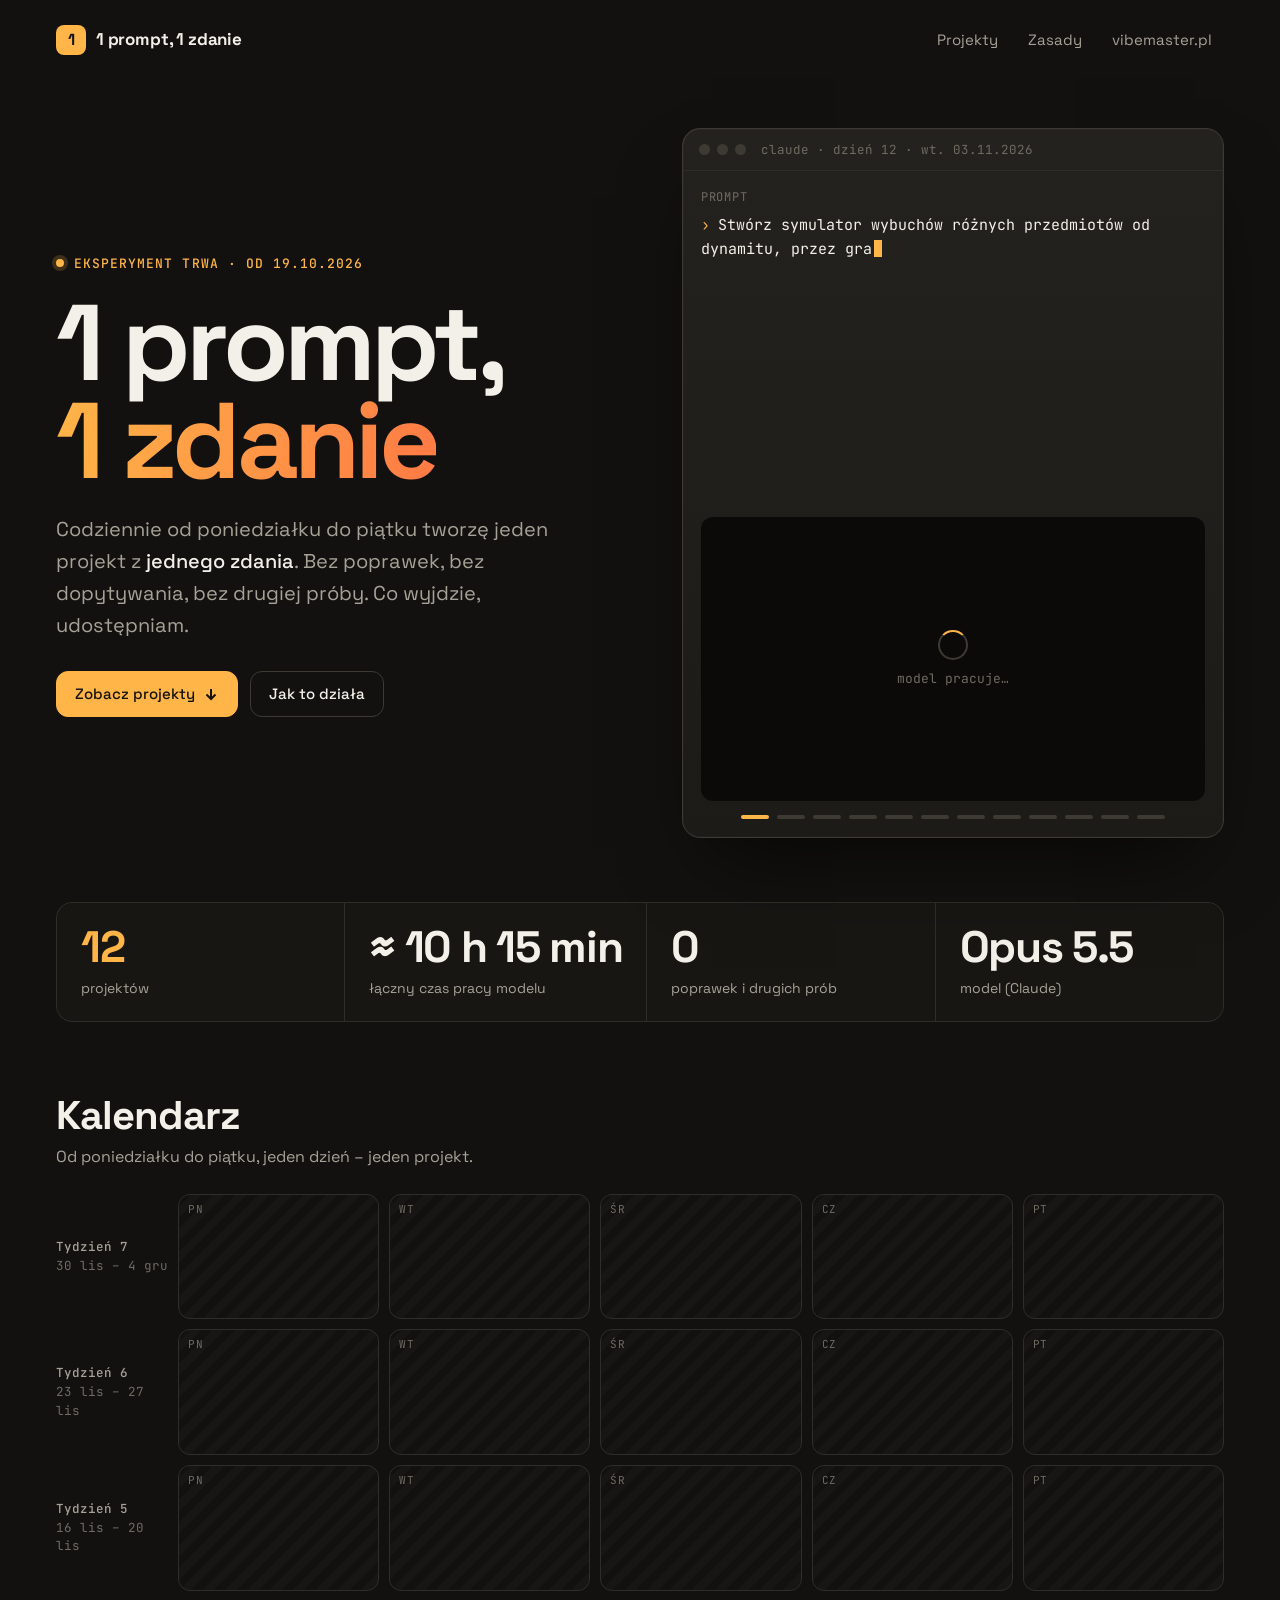
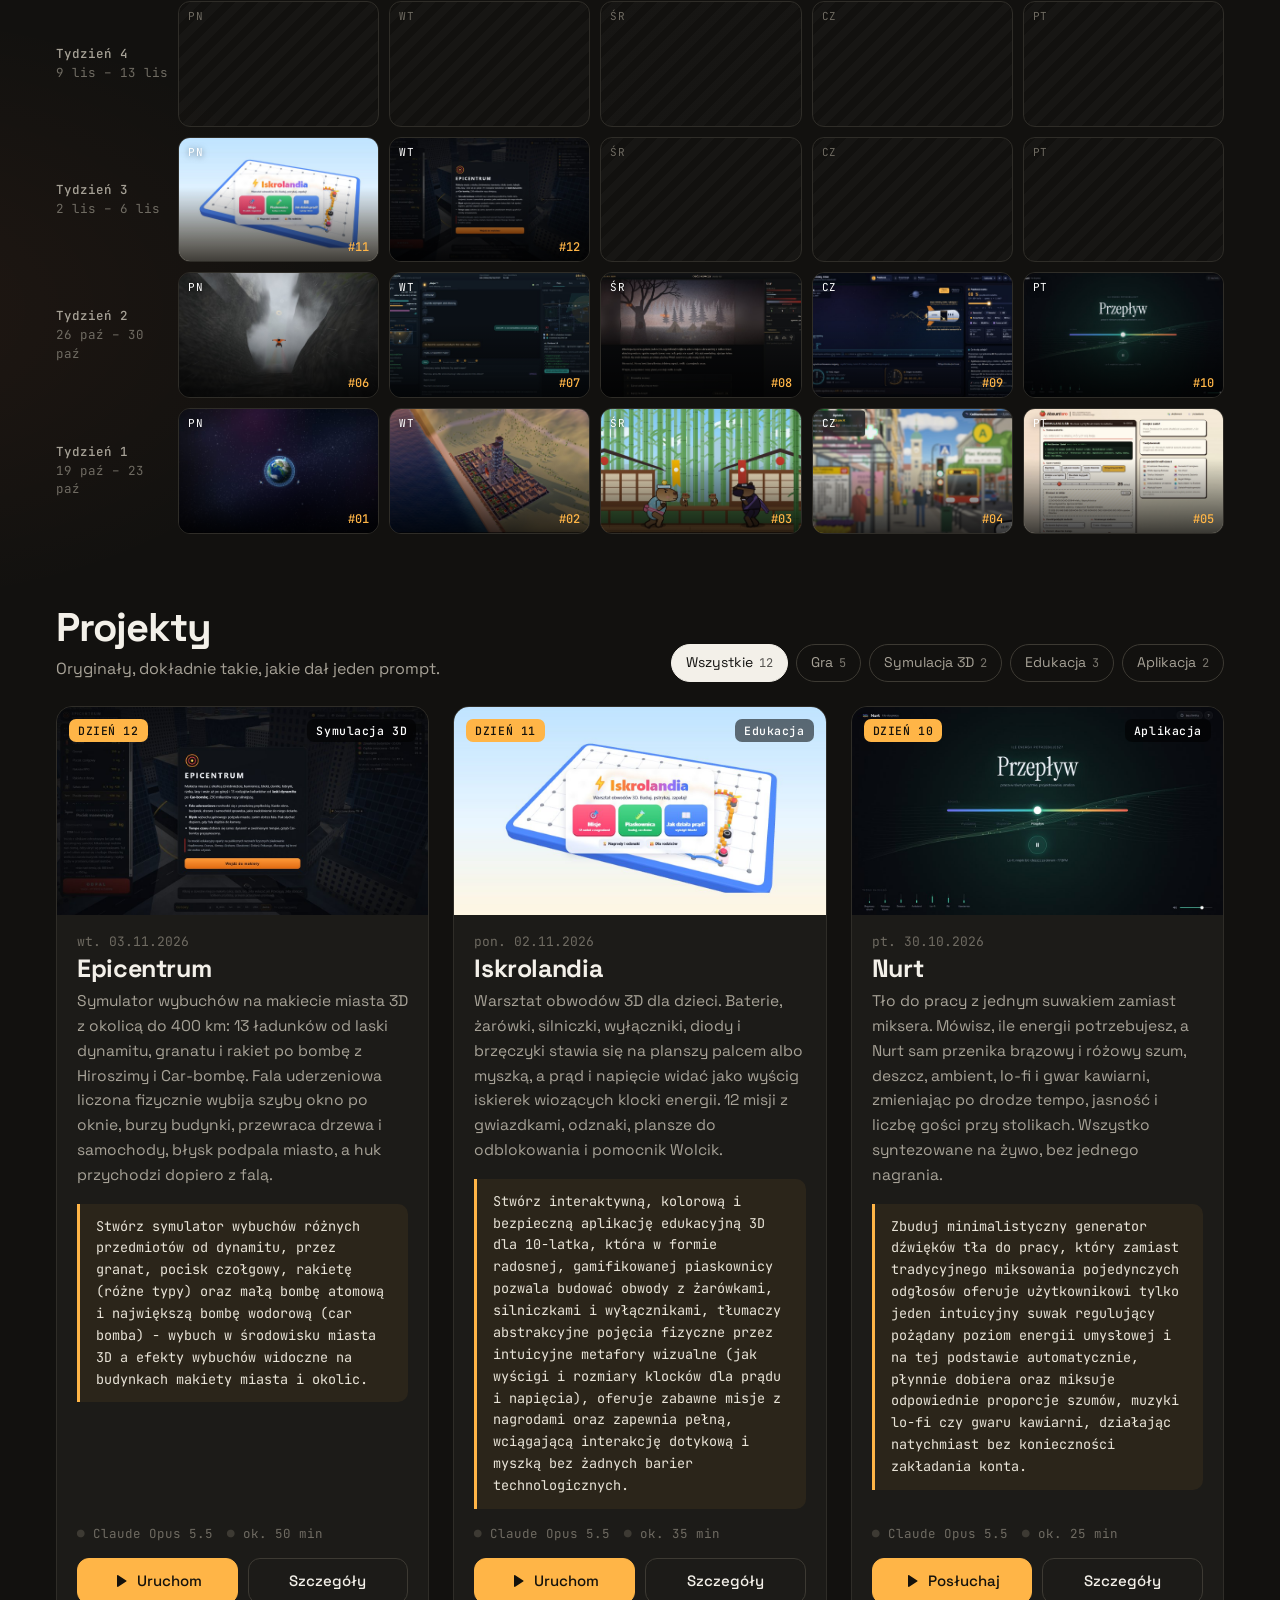
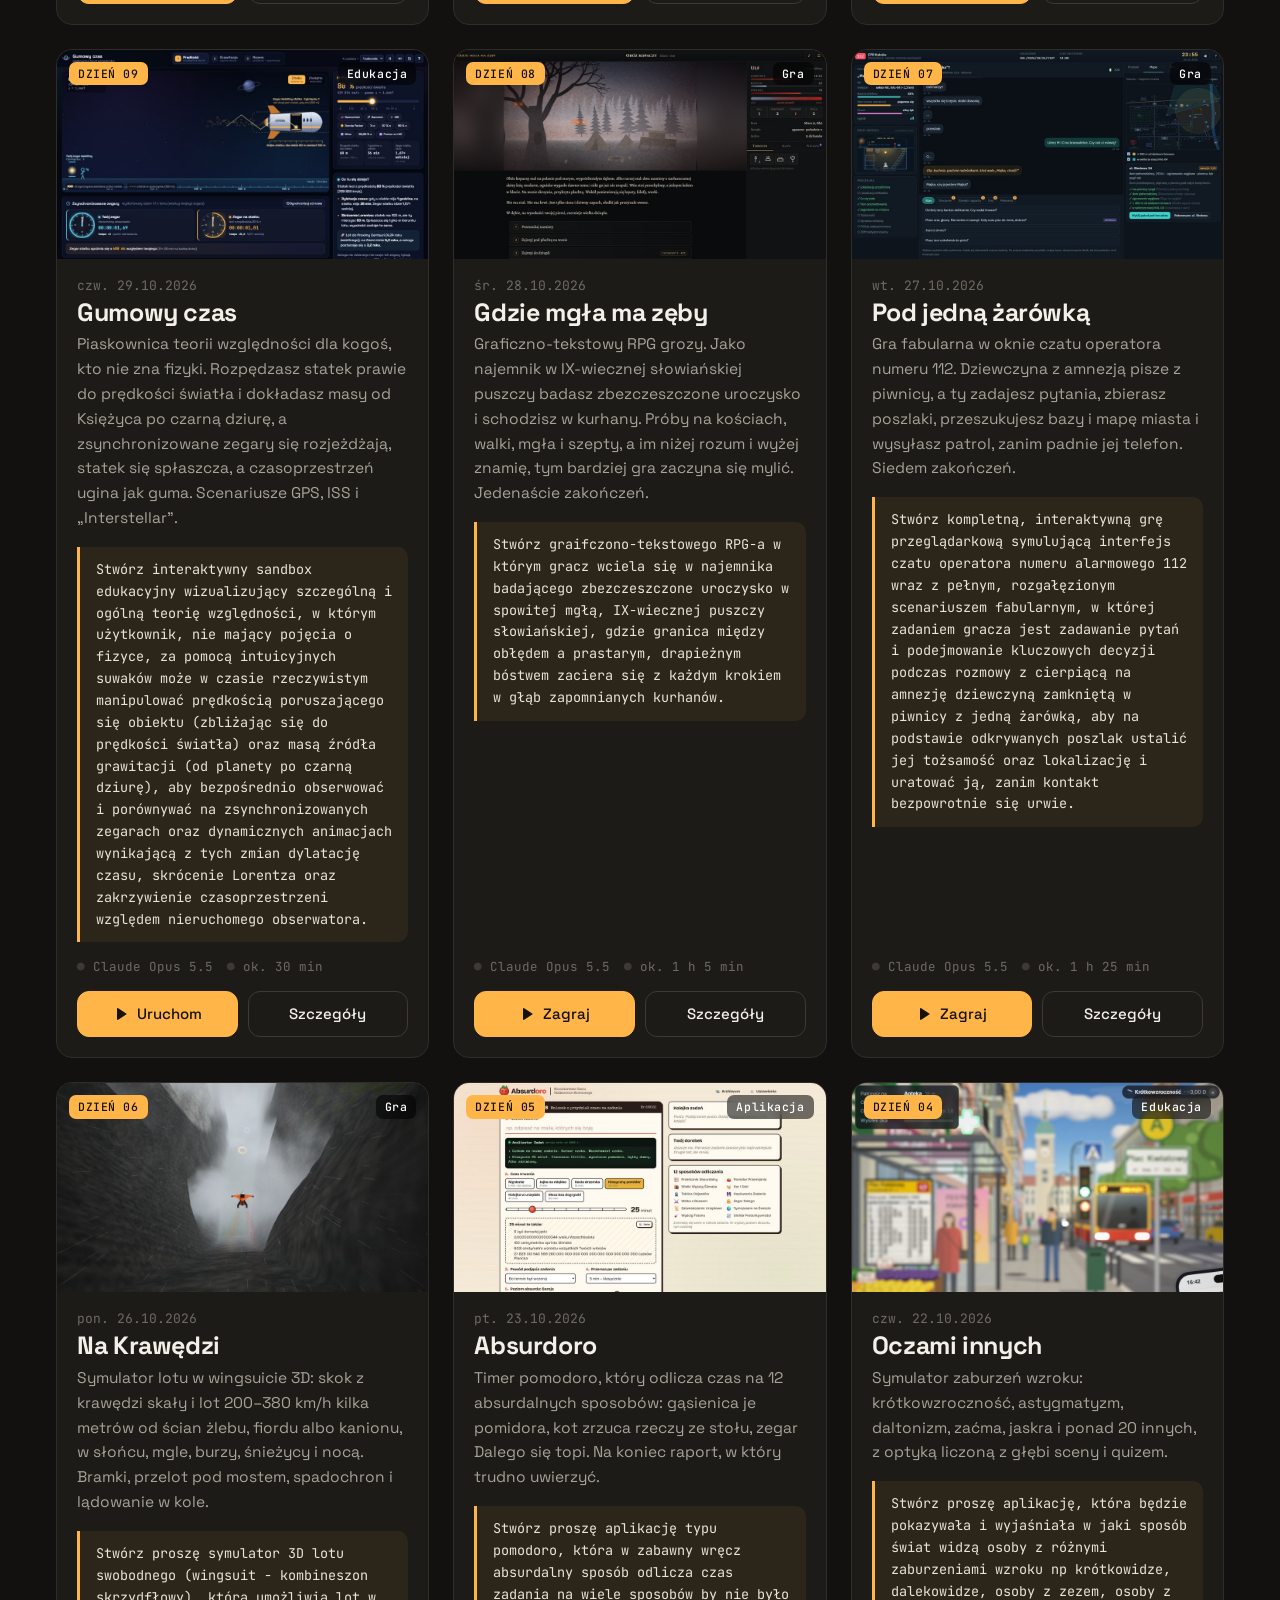
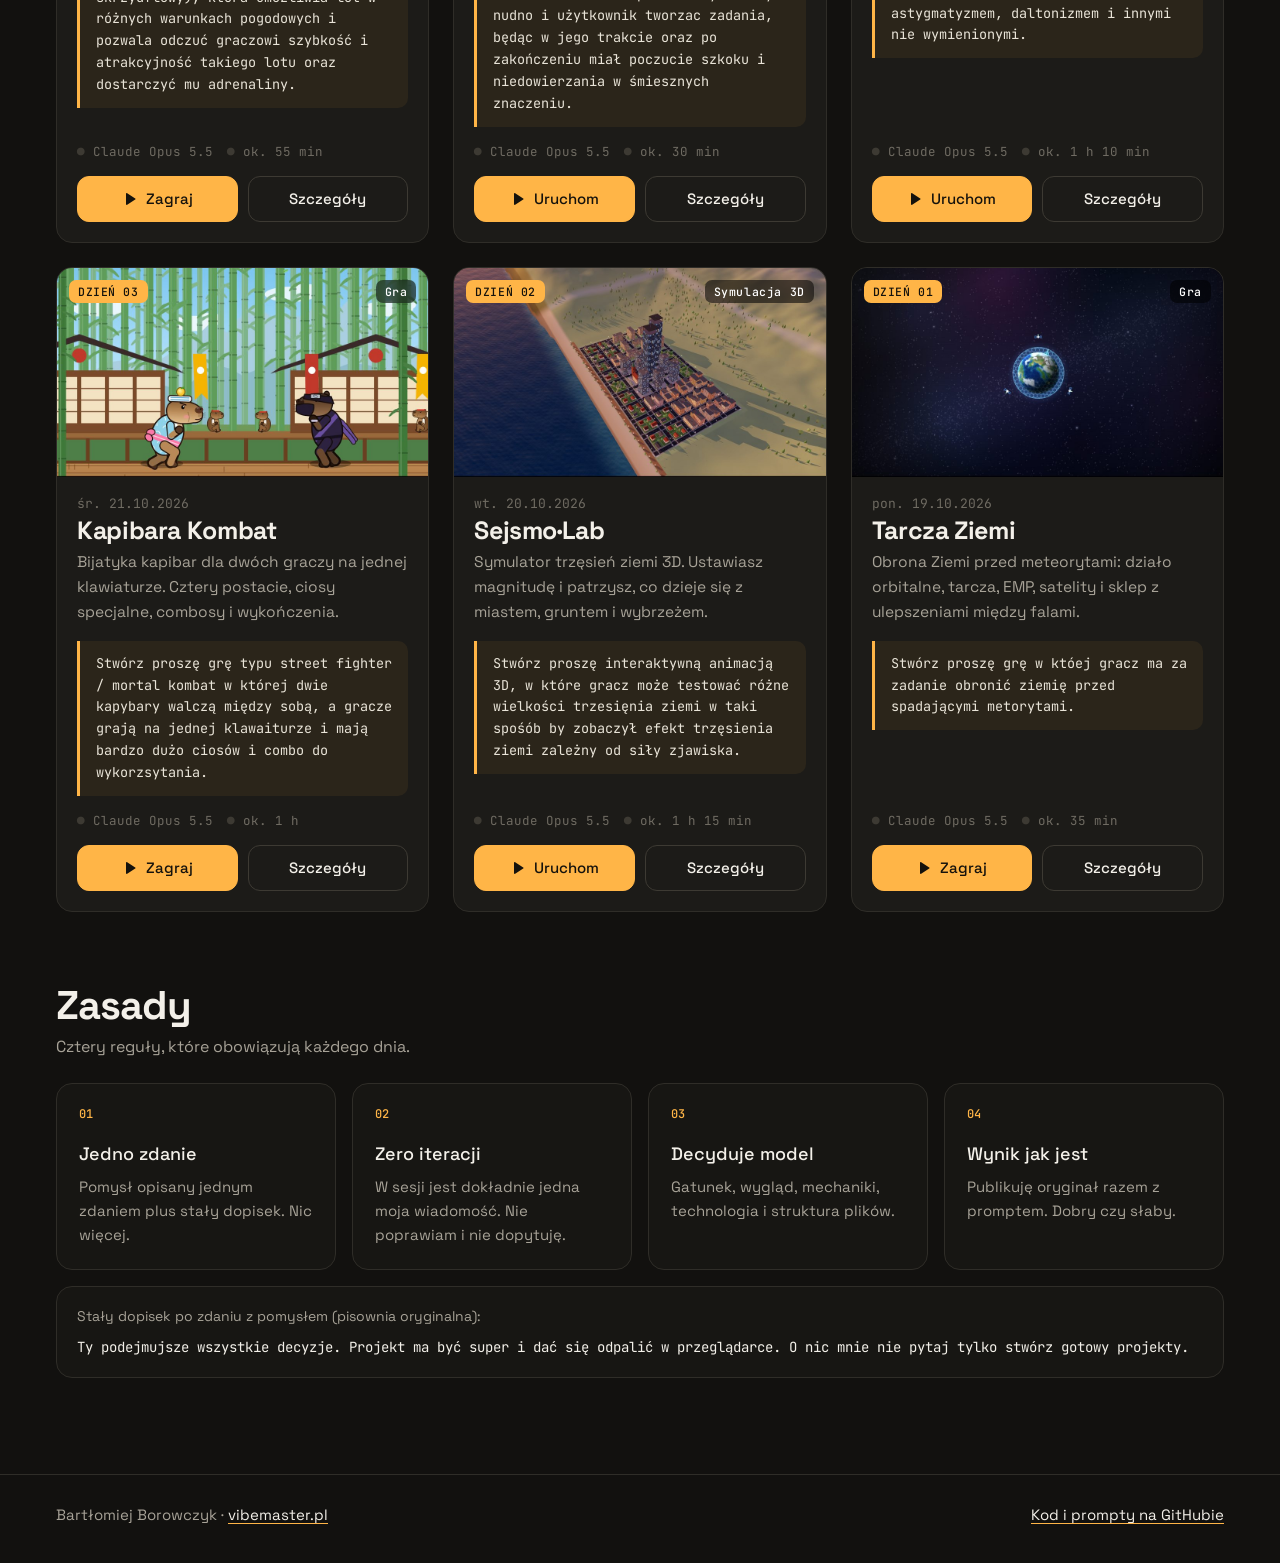
==== commit 105d6541: "Dzień 12: Epicentrum Symulator wybuchów na makiecie miasta 3D z okolicą do 400 km: 13 ładunków od la" ====
--- a/index.html
+++ b/index.html
@@ -12,7 +12,7 @@
 <meta property="og:title" content="1 prompt, 1 zdanie">
 <meta property="og:description" content="Codziennie jeden projekt z jednego zdania, bez żadnych poprawek. Zobacz, co wyszło.">
 <meta property="og:url" content="https://1prompt1zdanie.vibemaster.pl/">
-<meta property="og:image" content="https://1prompt1zdanie.vibemaster.pl/galeria/dzien-11.jpg">
+<meta property="og:image" content="https://1prompt1zdanie.vibemaster.pl/galeria/dzien-12.jpg">
 <meta name="twitter:card" content="summary_large_image">
 <link rel="icon" href="data:image/svg+xml,%3Csvg xmlns='http://www.w3.org/2000/svg' viewBox='0 0 32 32'%3E%3Crect width='32' height='32' rx='8' fill='%23ffb547'/%3E%3Ctext x='16' y='23' font-family='Arial' font-weight='700' font-size='19' text-anchor='middle' fill='%2312110f'%3E1%3C/text%3E%3C/svg%3E">
 <link rel="preconnect" href="https://fonts.googleapis.com">
@@ -532,6 +532,15 @@
     alt: 'Kolorowa plansza 3D z kropkami, na niej obwód z silniczkiem, brzęczykiem i przyciskiem, po kablu jadą pomarańczowe klocki, na środku napis Iskrolandia i przyciski Misje, Piaskownica, Jak działa prąd',
     zdanie: 'Stwórz interaktywną, kolorową i bezpieczną aplikację edukacyjną 3D dla 10-latka, która w formie radosnej, gamifikowanej piaskownicy pozwala budować obwody z żarówkami, silniczkami i wyłącznikami, tłumaczy abstrakcyjne pojęcia fizyczne przez intuicyjne metafory wizualne (jak wyścigi i rozmiary klocków dla prądu i napięcia), oferuje zabawne misje z nagrodami oraz zapewnia pełną, wciągającą interakcję dotykową i myszką bez żadnych barier technologicznych.',
     prompt: 'Stwórz interaktywną, kolorową i bezpieczną aplikację edukacyjną 3D dla 10-latka, która w formie radosnej, gamifikowanej piaskownicy pozwala budować obwody z żarówkami, silniczkami i wyłącznikami, tłumaczy abstrakcyjne pojęcia fizyczne przez intuicyjne metafory wizualne (jak wyścigi i rozmiary klocków dla prądu i napięcia), oferuje zabawne misje z nagrodami oraz zapewnia pełną, wciągającą interakcję dotykową i myszką bez żadnych barier technologicznych.\nTy podejmujesz wszystkie decyzje. Projekt ma być super i dać się odpalić w przeglądarce. O nic mnie nie pytaj tylko stwórz gotowy projekt. Umieść go w folderze dedykowanym i nazwij go zgodnie z konwencją nazewnictwa stosowaną we wcześniejszych projektach.'
+  },
+  {
+    n: 12, data: '2026-11-03', godz: '07:48', min: 50, model: 'Claude Opus 5.5', kat: 'Symulacja 3D',
+    folder: '12-epicentrum-symulator-wybuchow-3d-opus5_5', akcja: 'Uruchom',
+    tytul: 'Epicentrum',
+    opis: 'Symulator wybuchów na makiecie miasta 3D z okolicą do 400 km: 13 ładunków od laski dynamitu, granatu i rakiet po bombę z Hiroszimy i Car-bombę. Fala uderzeniowa liczona fizycznie wybija szyby okno po oknie, burzy budynki, przewraca drzewa i samochody, błysk podpala miasto, a huk przychodzi dopiero z falą.',
+    alt: 'Ekran startowy Epicentrum: okno z opisem symulatora i przyciskiem Wejdź do makiety na tle wieżowców, po bokach panel arsenału z listą ładunków i panel zasięgów skutków',
+    zdanie: 'Stwórz symulator wybuchów różnych przedmiotów od dynamitu, przez granat, pocisk czołgowy, rakietę (różne typy) oraz małą bombę atomową i największą bombę wodorową (car bomba) - wybuch w środowisku miasta 3D a efekty wybuchów widoczne na budynkach makiety miasta i okolic.',
+    prompt: 'Stwórz symulator wybuchów różnych przedmiotów od dynamitu, przez granat, pocisk czołgowy, rakietę (różne typy) oraz małą bombę atomową i największą bombę wodorową (car bomba) - wybuch w środowisku miasta 3D a efekty wybuchów widoczne na budynkach makiety miasta i okolic. \nTy podejmujesz wszystkie decyzje. Projekt ma być super i dać się odpalić w przeglądarce. O nic mnie nie pytaj tylko stwórz gotowy projekt. Umieść go w folderze dedykowanym i nazwij go zgodnie z konwencją nazewnictwa stosowaną we wcześniejszych projektach.'
   }
 ];
 
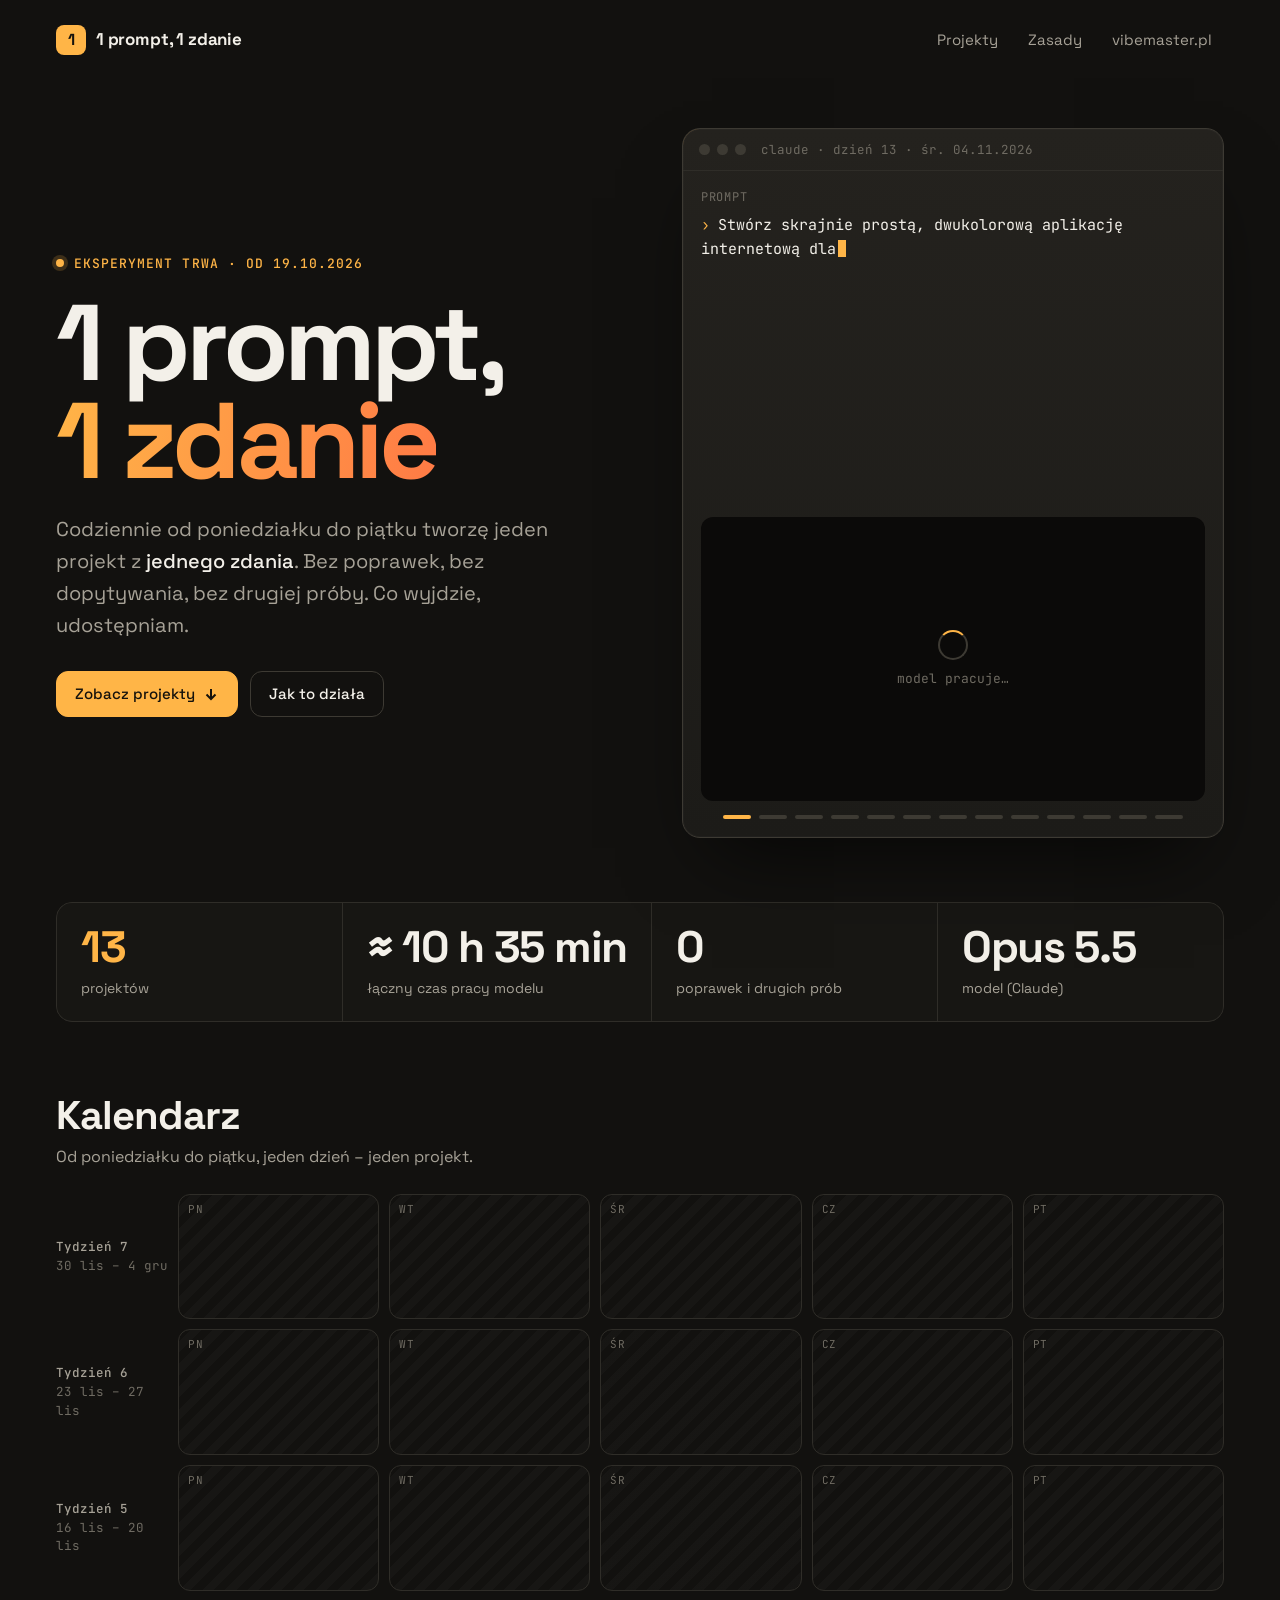
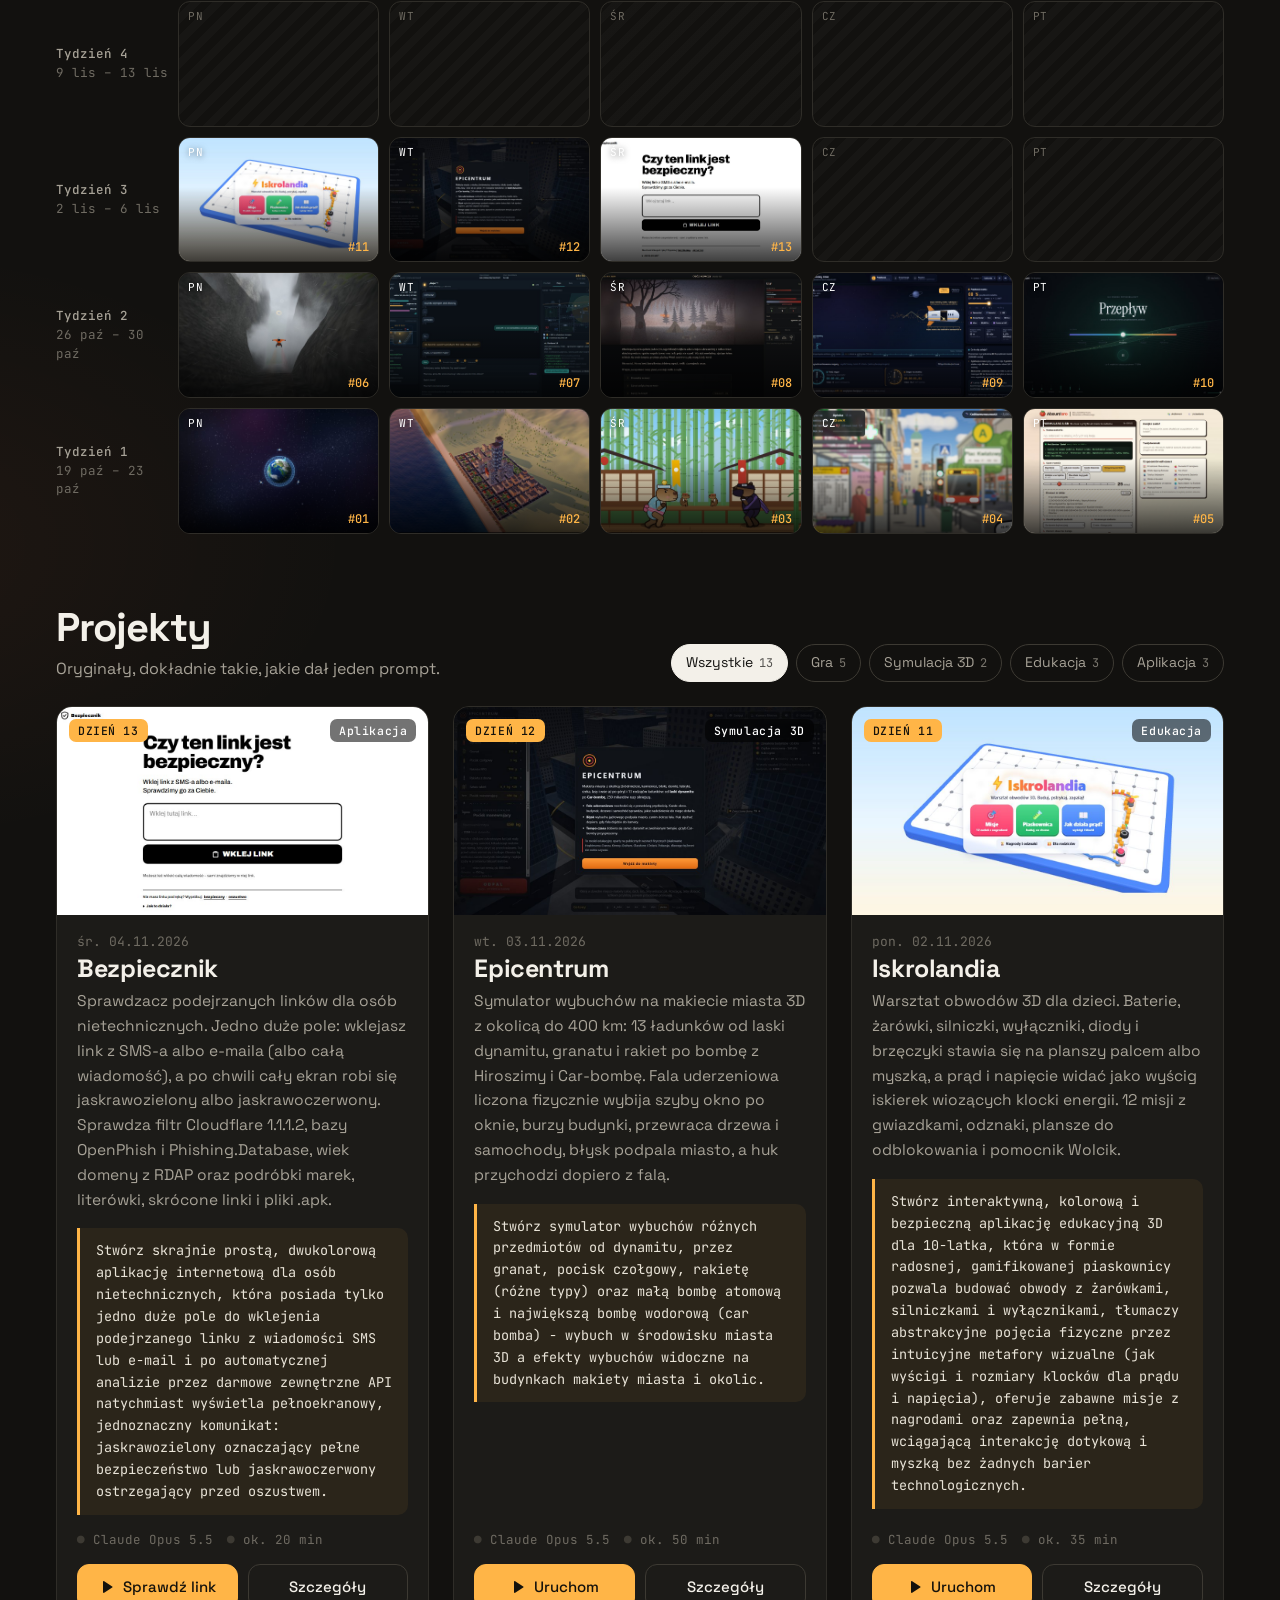
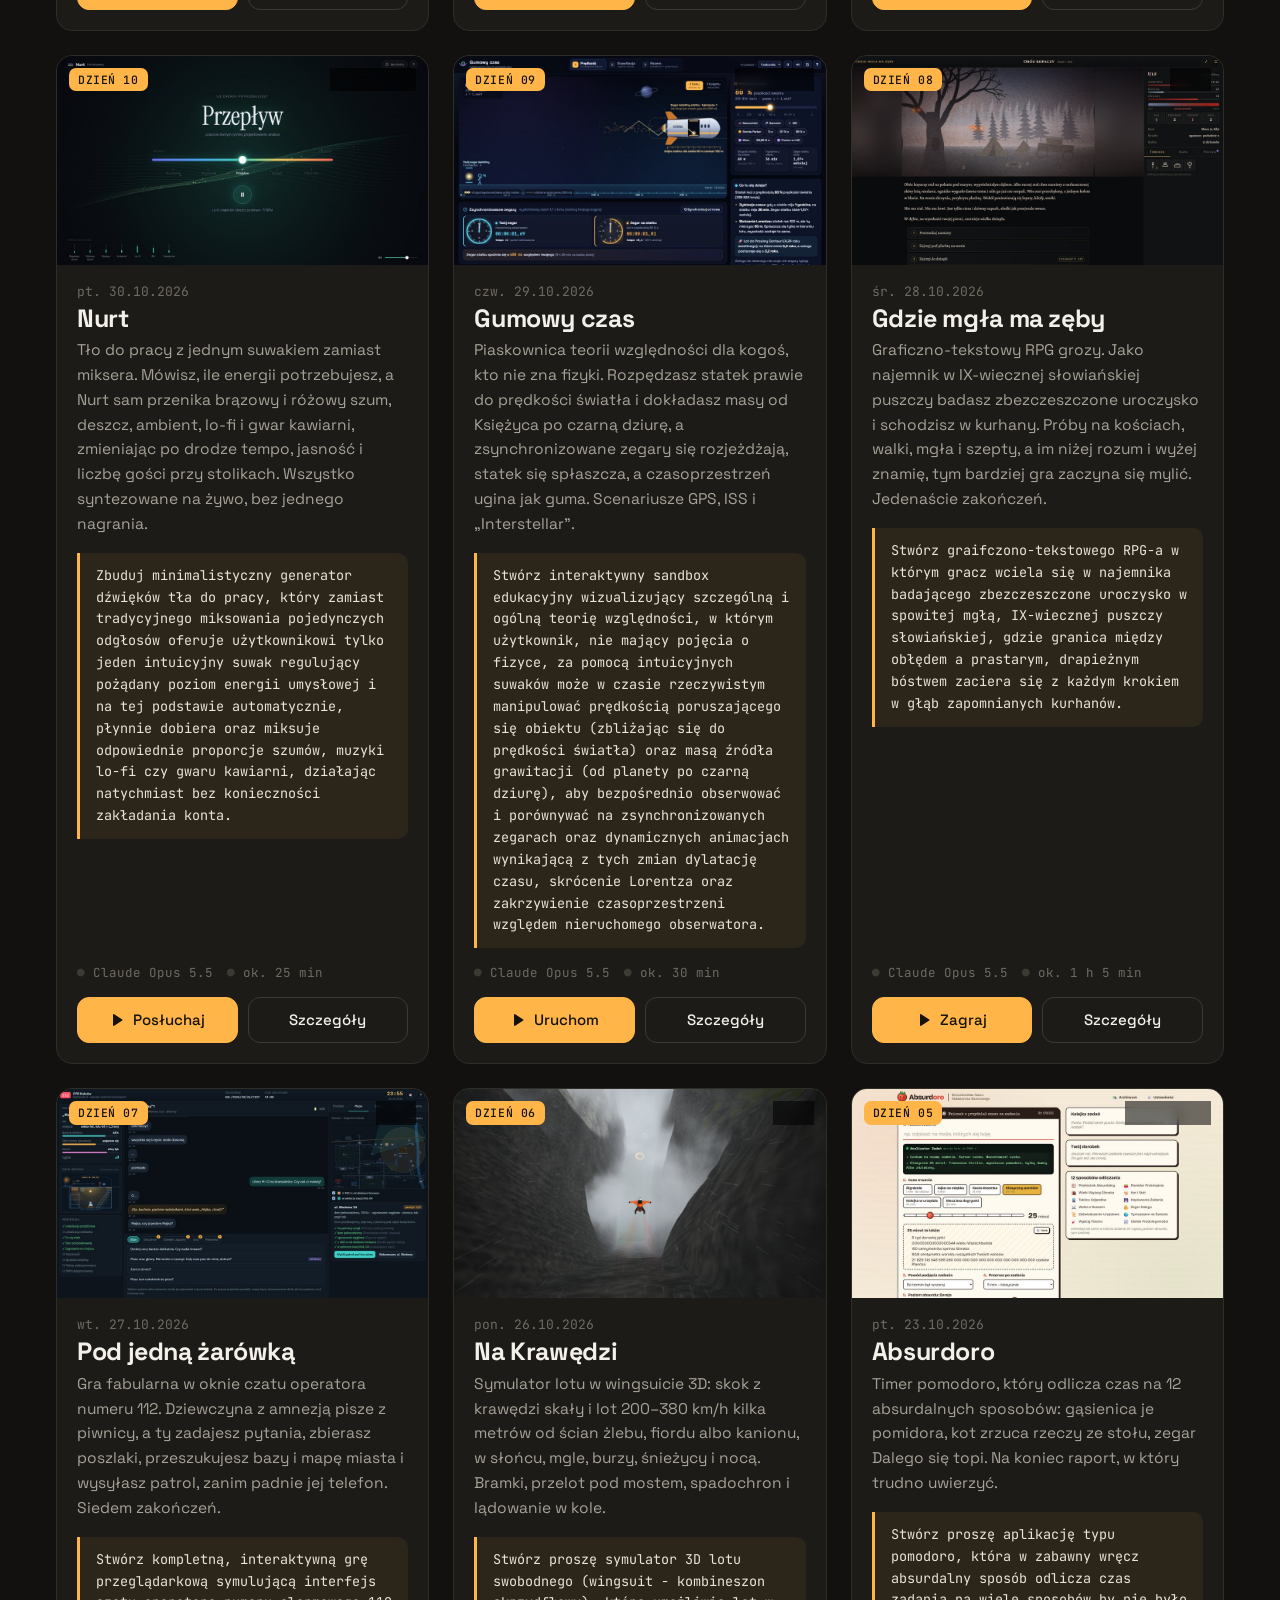
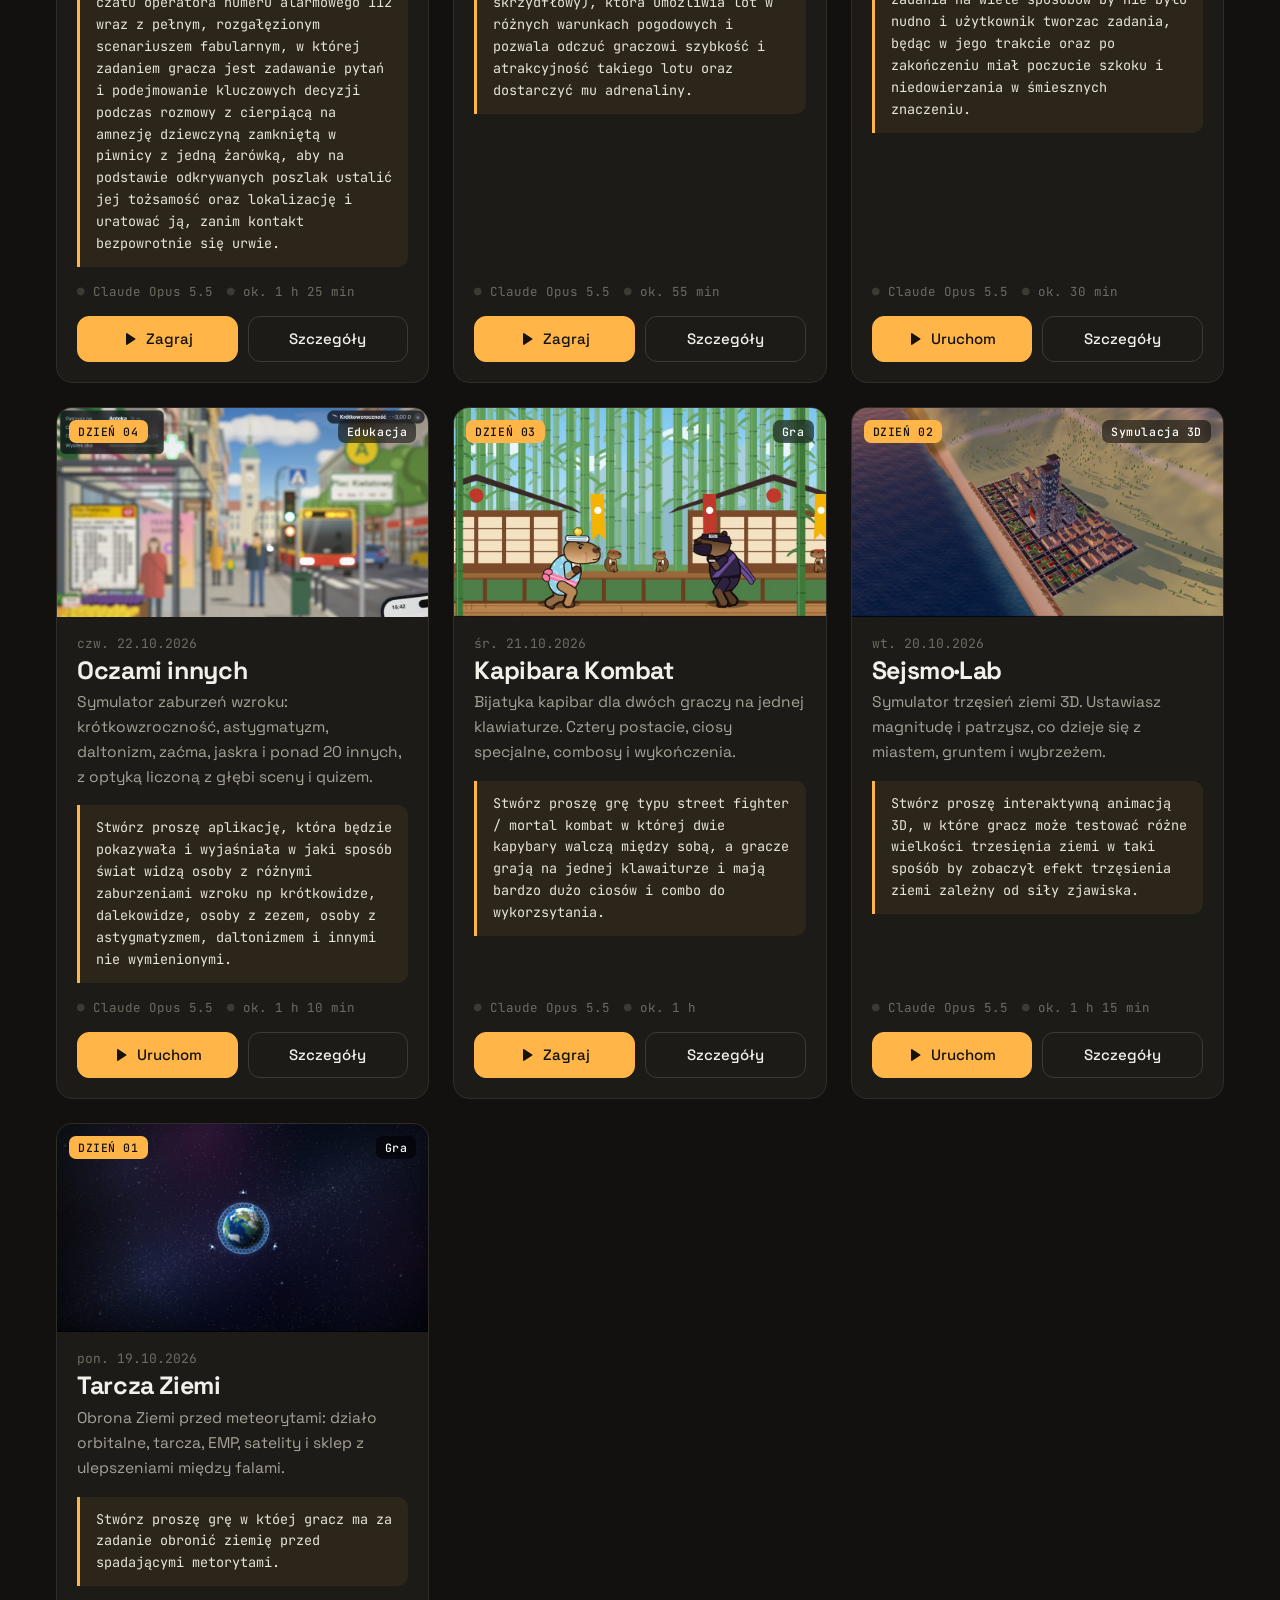
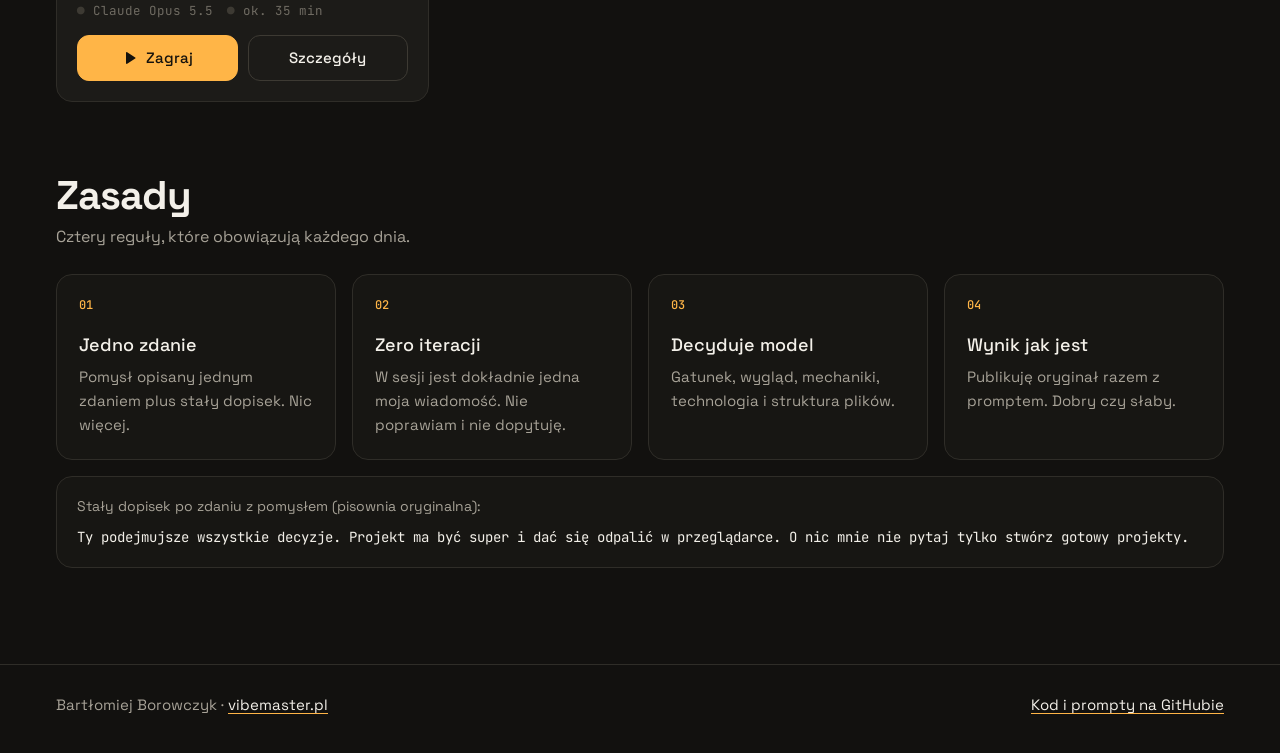
==== commit 922e5d88: "Dzień 13: Bezpiecznik Sprawdzacz podejrzanych linków z SMS-ów i e-maili dla osób nietechnicznych: je" ====
--- a/index.html
+++ b/index.html
@@ -12,7 +12,7 @@
 <meta property="og:title" content="1 prompt, 1 zdanie">
 <meta property="og:description" content="Codziennie jeden projekt z jednego zdania, bez żadnych poprawek. Zobacz, co wyszło.">
 <meta property="og:url" content="https://1prompt1zdanie.vibemaster.pl/">
-<meta property="og:image" content="https://1prompt1zdanie.vibemaster.pl/galeria/dzien-12.jpg">
+<meta property="og:image" content="https://1prompt1zdanie.vibemaster.pl/galeria/dzien-13.jpg">
 <meta name="twitter:card" content="summary_large_image">
 <link rel="icon" href="data:image/svg+xml,%3Csvg xmlns='http://www.w3.org/2000/svg' viewBox='0 0 32 32'%3E%3Crect width='32' height='32' rx='8' fill='%23ffb547'/%3E%3Ctext x='16' y='23' font-family='Arial' font-weight='700' font-size='19' text-anchor='middle' fill='%2312110f'%3E1%3C/text%3E%3C/svg%3E">
 <link rel="preconnect" href="https://fonts.googleapis.com">
@@ -541,6 +541,15 @@
     alt: 'Ekran startowy Epicentrum: okno z opisem symulatora i przyciskiem Wejdź do makiety na tle wieżowców, po bokach panel arsenału z listą ładunków i panel zasięgów skutków',
     zdanie: 'Stwórz symulator wybuchów różnych przedmiotów od dynamitu, przez granat, pocisk czołgowy, rakietę (różne typy) oraz małą bombę atomową i największą bombę wodorową (car bomba) - wybuch w środowisku miasta 3D a efekty wybuchów widoczne na budynkach makiety miasta i okolic.',
     prompt: 'Stwórz symulator wybuchów różnych przedmiotów od dynamitu, przez granat, pocisk czołgowy, rakietę (różne typy) oraz małą bombę atomową i największą bombę wodorową (car bomba) - wybuch w środowisku miasta 3D a efekty wybuchów widoczne na budynkach makiety miasta i okolic. \nTy podejmujesz wszystkie decyzje. Projekt ma być super i dać się odpalić w przeglądarce. O nic mnie nie pytaj tylko stwórz gotowy projekt. Umieść go w folderze dedykowanym i nazwij go zgodnie z konwencją nazewnictwa stosowaną we wcześniejszych projektach.'
+  },
+  {
+    n: 13, data: '2026-11-04', godz: '10:36', min: 20, model: 'Claude Opus 5.5', kat: 'Aplikacja',
+    folder: '13-bezpiecznik-sprawdzanie-linkow-opus5_5', akcja: 'Sprawdź link',
+    tytul: 'Bezpiecznik',
+    opis: 'Sprawdzacz podejrzanych linków dla osób nietechnicznych. Jedno duże pole: wklejasz link z SMS-a albo e-maila (albo całą wiadomość), a po chwili cały ekran robi się jaskrawozielony albo jaskrawoczerwony. Sprawdza filtr Cloudflare 1.1.1.2, bazy OpenPhish i Phishing.Database, wiek domeny z RDAP oraz podróbki marek, literówki, skrócone linki i pliki .apk.',
+    alt: 'Czarno-biały ekran z wielkim napisem Czy ten link jest bezpieczny?, dużym polem do wklejenia linku i czarnym przyciskiem Wklej link',
+    zdanie: 'Stwórz skrajnie prostą, dwukolorową aplikację internetową dla osób nietechnicznych, która posiada tylko jedno duże pole do wklejenia podejrzanego linku z wiadomości SMS lub e-mail i po automatycznej analizie przez darmowe zewnętrzne API natychmiast wyświetla pełnoekranowy, jednoznaczny komunikat: jaskrawozielony oznaczający pełne bezpieczeństwo lub jaskrawoczerwony ostrzegający przed oszustwem.',
+    prompt: 'Stwórz skrajnie prostą, dwukolorową aplikację internetową dla osób nietechnicznych, która posiada tylko jedno duże pole do wklejenia podejrzanego linku z wiadomości SMS lub e-mail i po automatycznej analizie przez darmowe zewnętrzne API natychmiast wyświetla pełnoekranowy, jednoznaczny komunikat: jaskrawozielony oznaczający pełne bezpieczeństwo lub jaskrawoczerwony ostrzegający przed oszustwem.\nTy podejmujesz wszystkie decyzje. Projekt ma być super i dać się odpalić w przeglądarce. O nic mnie nie pytaj tylko stwórz gotowy projekt. Umieść go w folderze dedykowanym i nazwij go zgodnie z konwencją nazewnictwa stosowaną we wcześniejszych projektach.'
   }
 ];
 
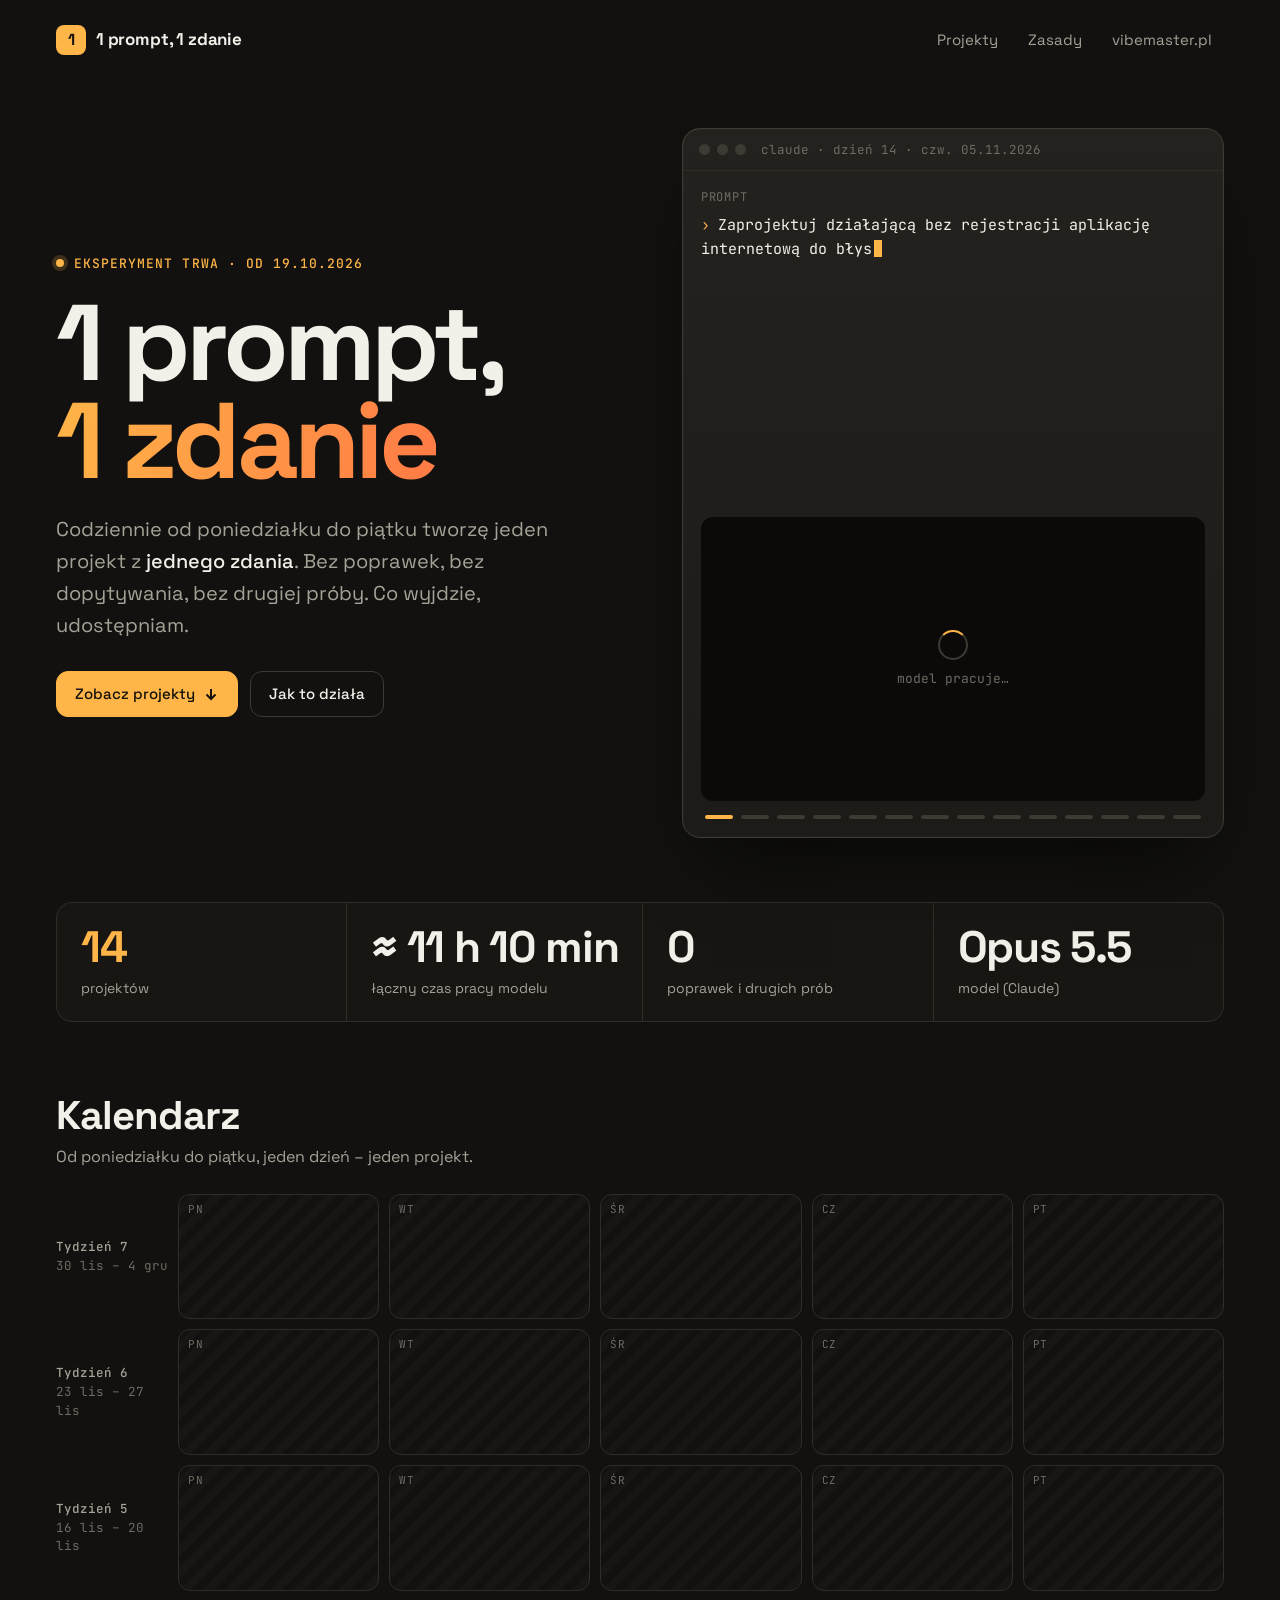
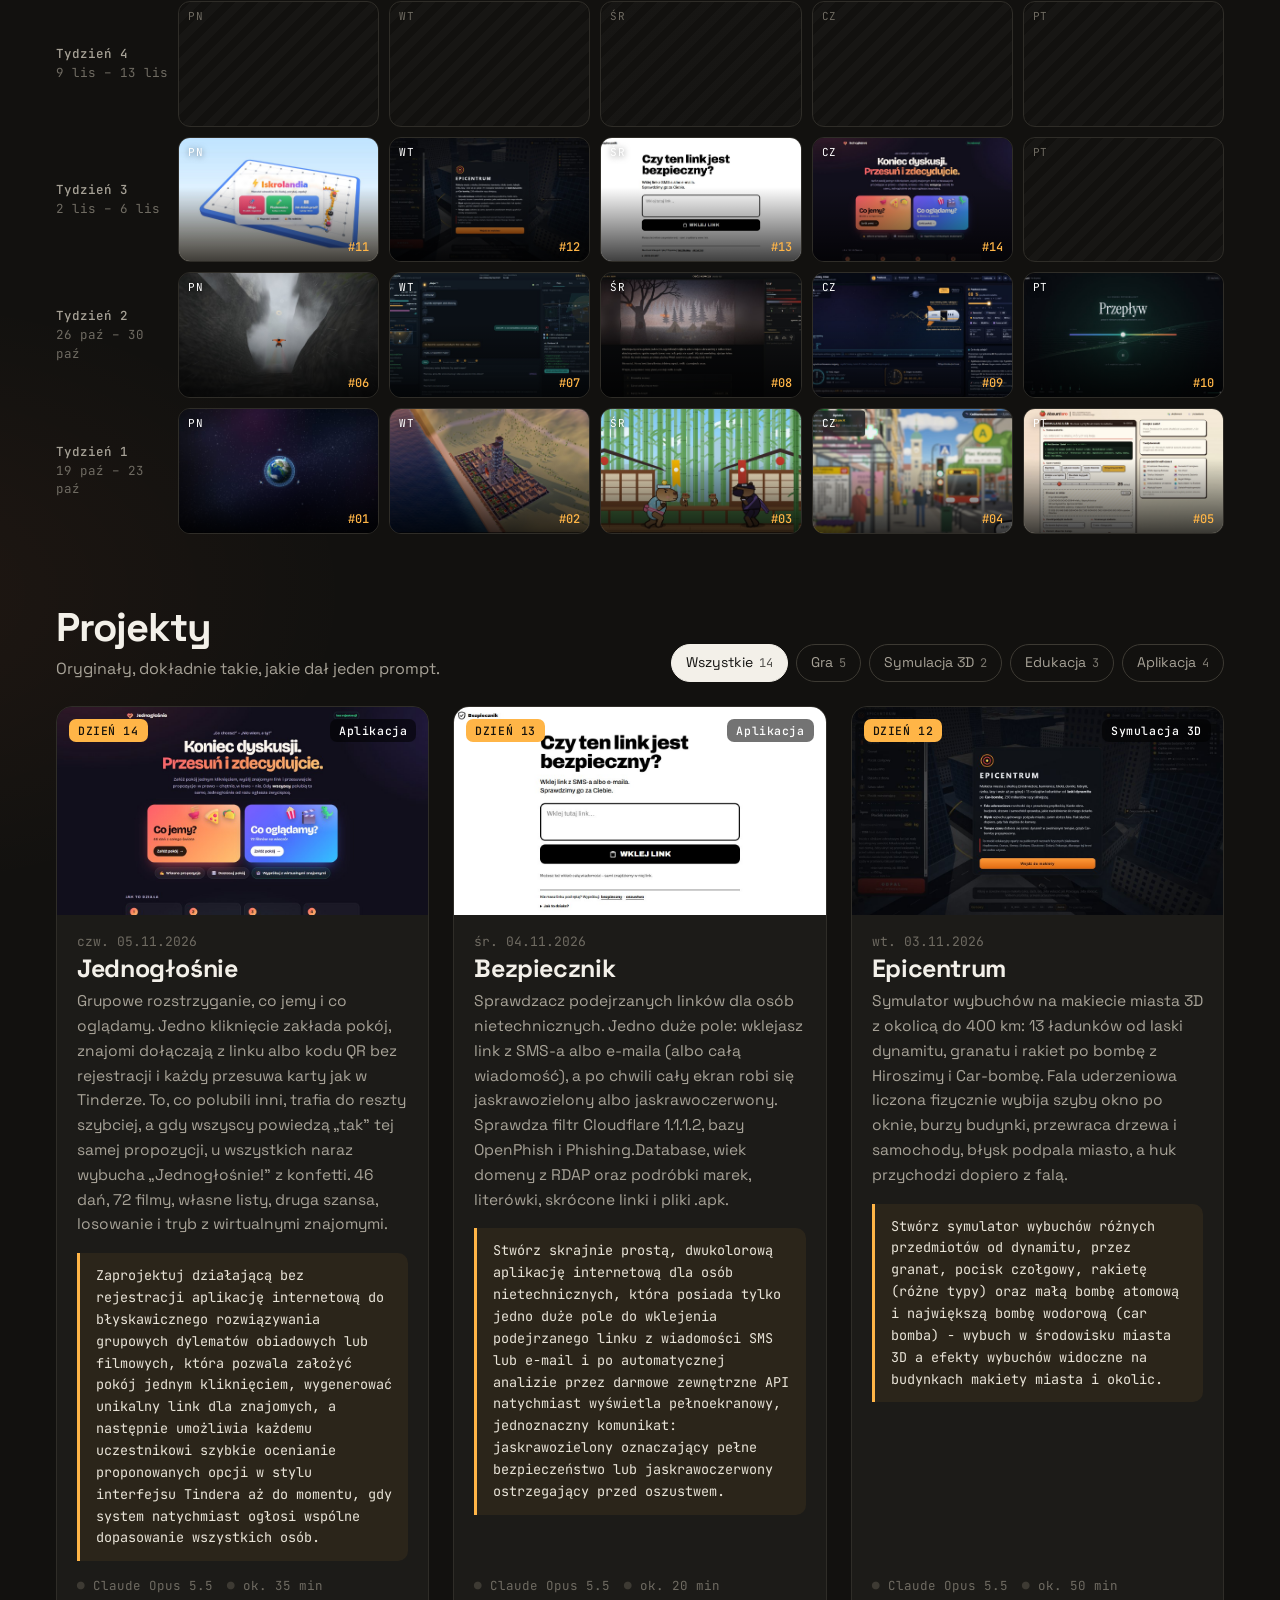
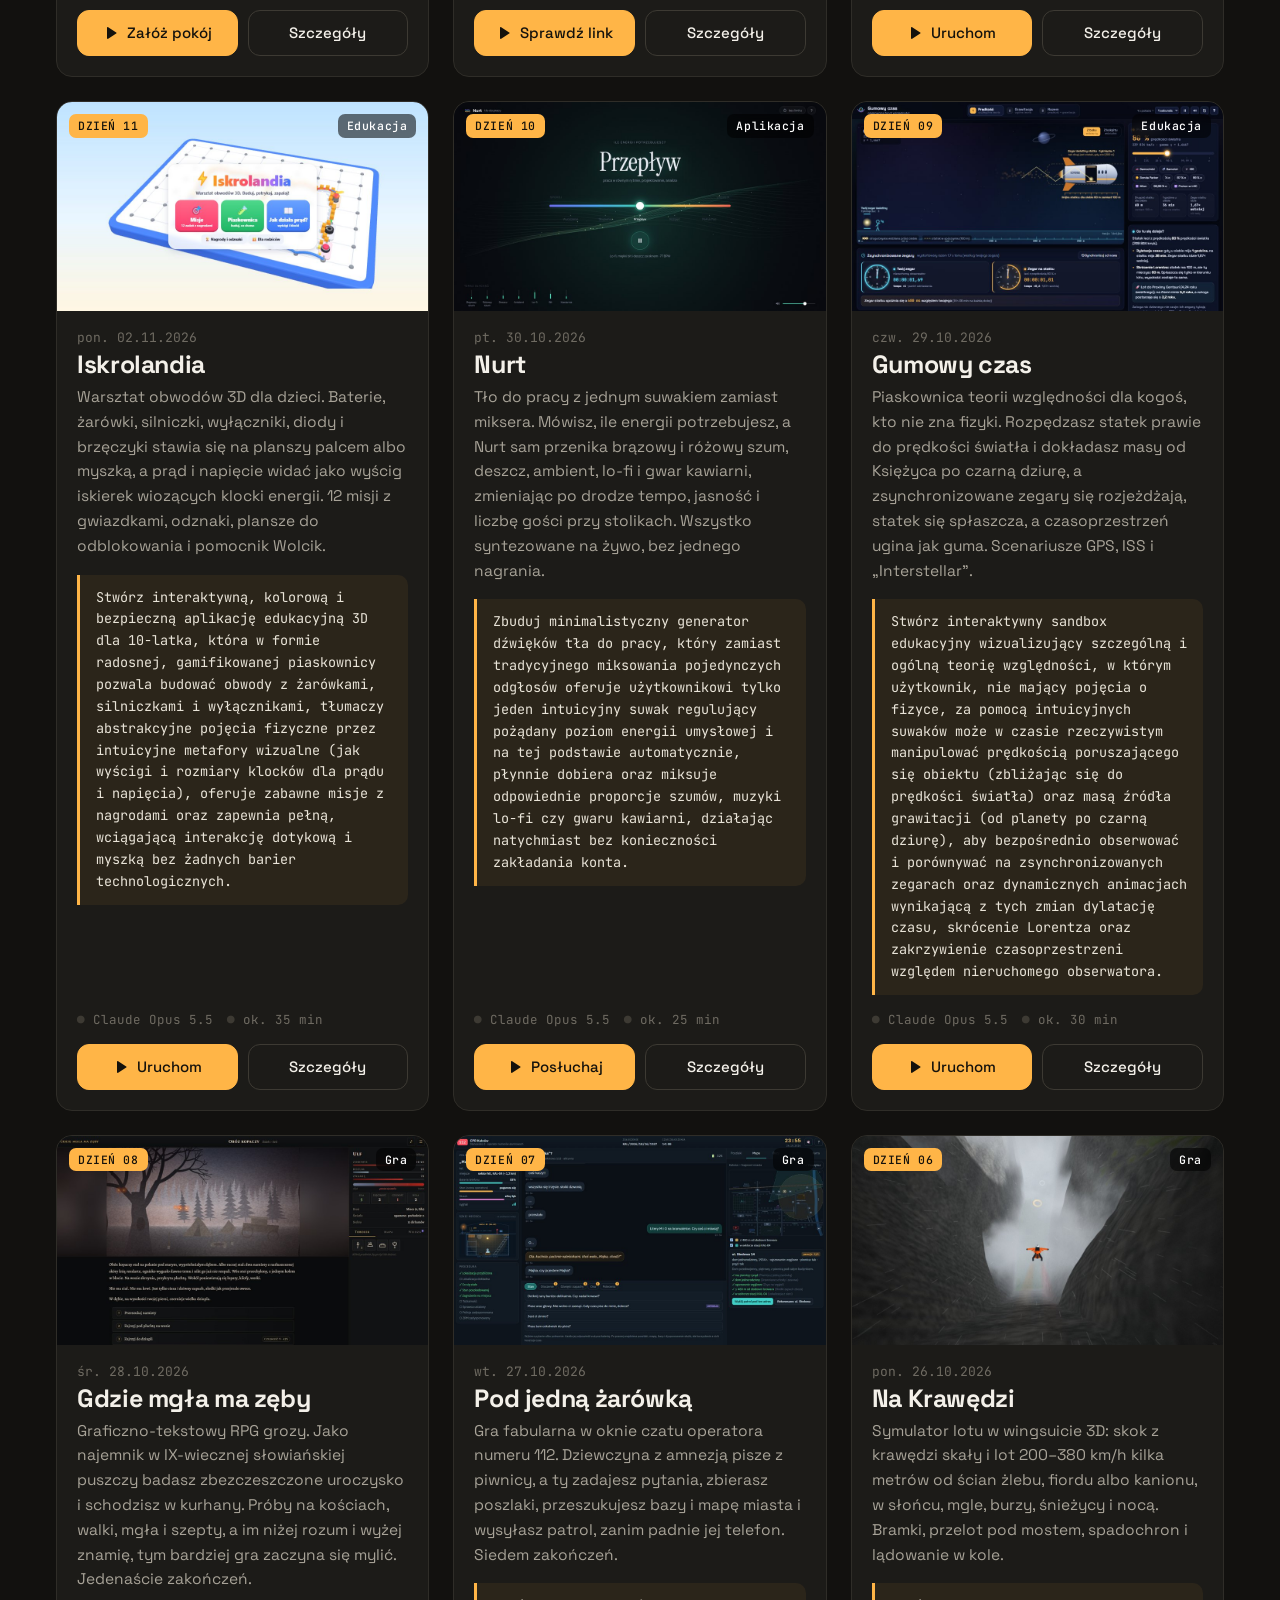
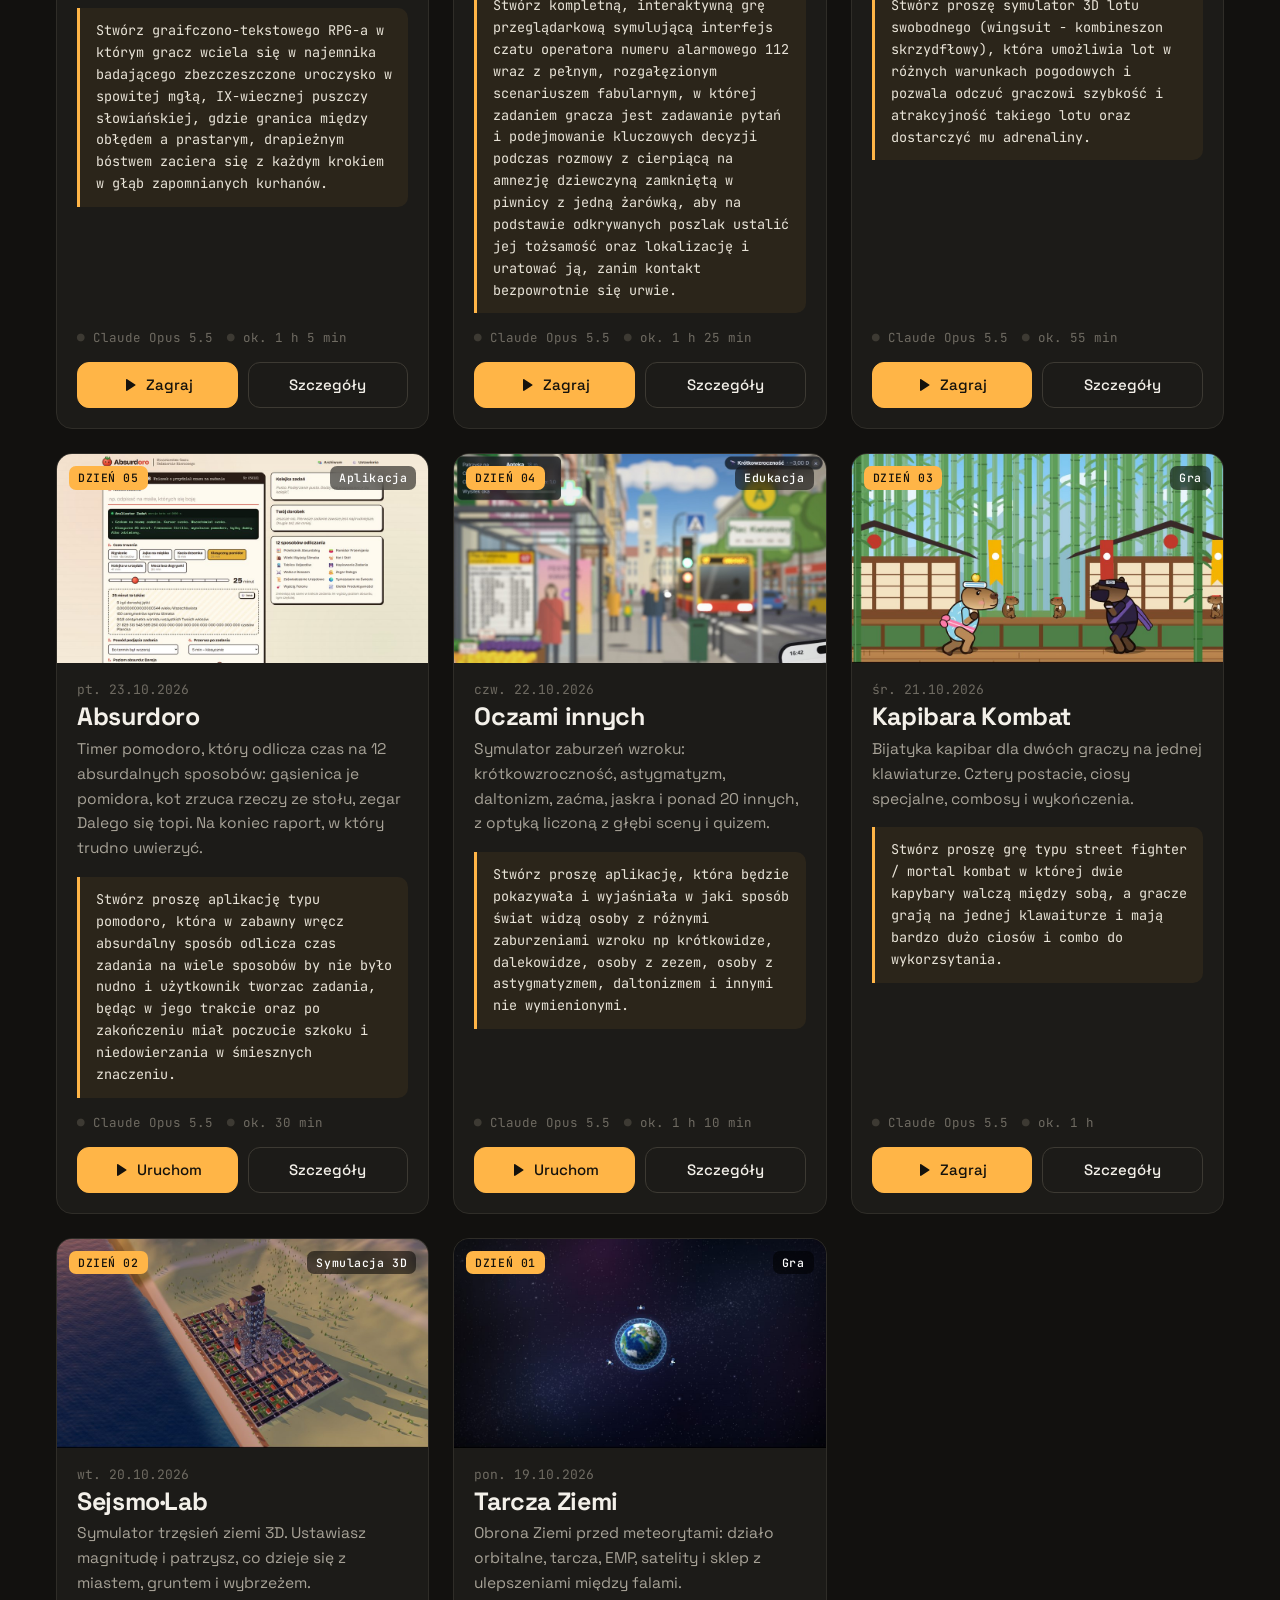
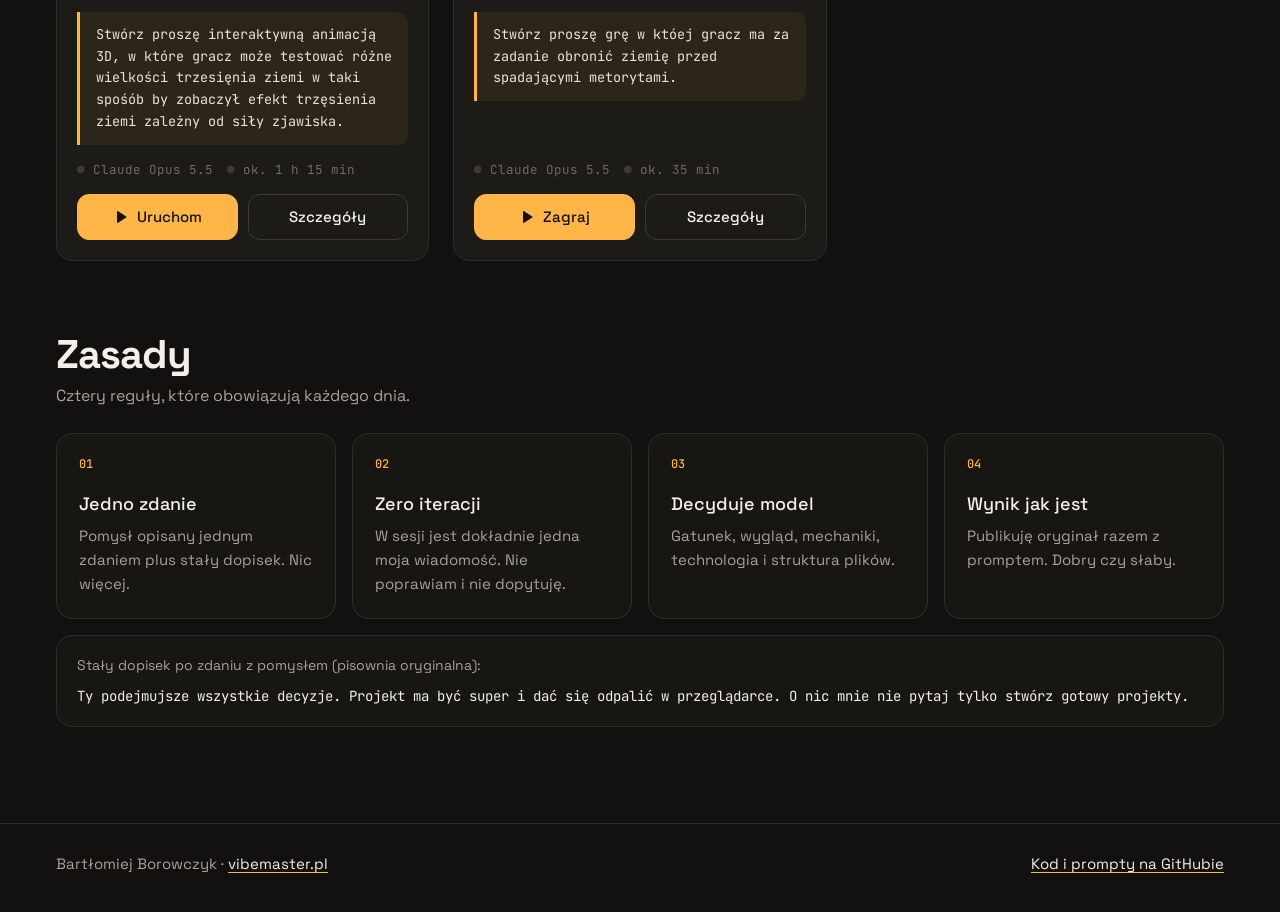
==== commit 35062d48: "Dzień 14: Jednogłośnie Grupowe rozstrzyganie „co jemy?” i „co oglądamy?” bez rejestracji: pokój jedn" ====
--- a/index.html
+++ b/index.html
@@ -12,7 +12,7 @@
 <meta property="og:title" content="1 prompt, 1 zdanie">
 <meta property="og:description" content="Codziennie jeden projekt z jednego zdania, bez żadnych poprawek. Zobacz, co wyszło.">
 <meta property="og:url" content="https://1prompt1zdanie.vibemaster.pl/">
-<meta property="og:image" content="https://1prompt1zdanie.vibemaster.pl/galeria/dzien-13.jpg">
+<meta property="og:image" content="https://1prompt1zdanie.vibemaster.pl/galeria/dzien-14.jpg">
 <meta name="twitter:card" content="summary_large_image">
 <link rel="icon" href="data:image/svg+xml,%3Csvg xmlns='http://www.w3.org/2000/svg' viewBox='0 0 32 32'%3E%3Crect width='32' height='32' rx='8' fill='%23ffb547'/%3E%3Ctext x='16' y='23' font-family='Arial' font-weight='700' font-size='19' text-anchor='middle' fill='%2312110f'%3E1%3C/text%3E%3C/svg%3E">
 <link rel="preconnect" href="https://fonts.googleapis.com">
@@ -550,6 +550,15 @@
     alt: 'Czarno-biały ekran z wielkim napisem Czy ten link jest bezpieczny?, dużym polem do wklejenia linku i czarnym przyciskiem Wklej link',
     zdanie: 'Stwórz skrajnie prostą, dwukolorową aplikację internetową dla osób nietechnicznych, która posiada tylko jedno duże pole do wklejenia podejrzanego linku z wiadomości SMS lub e-mail i po automatycznej analizie przez darmowe zewnętrzne API natychmiast wyświetla pełnoekranowy, jednoznaczny komunikat: jaskrawozielony oznaczający pełne bezpieczeństwo lub jaskrawoczerwony ostrzegający przed oszustwem.',
     prompt: 'Stwórz skrajnie prostą, dwukolorową aplikację internetową dla osób nietechnicznych, która posiada tylko jedno duże pole do wklejenia podejrzanego linku z wiadomości SMS lub e-mail i po automatycznej analizie przez darmowe zewnętrzne API natychmiast wyświetla pełnoekranowy, jednoznaczny komunikat: jaskrawozielony oznaczający pełne bezpieczeństwo lub jaskrawoczerwony ostrzegający przed oszustwem.\nTy podejmujesz wszystkie decyzje. Projekt ma być super i dać się odpalić w przeglądarce. O nic mnie nie pytaj tylko stwórz gotowy projekt. Umieść go w folderze dedykowanym i nazwij go zgodnie z konwencją nazewnictwa stosowaną we wcześniejszych projektach.'
+  },
+  {
+    n: 14, data: '2026-11-05', godz: '19:36', min: 35, model: 'Claude Opus 5.5', kat: 'Aplikacja',
+    folder: '14-jednoglosnie-wybor-obiadu-i-filmu-opus5_5', akcja: 'Załóż pokój',
+    tytul: 'Jednogłośnie',
+    opis: 'Grupowe rozstrzyganie, co jemy i co oglądamy. Jedno kliknięcie zakłada pokój, znajomi dołączają z linku albo kodu QR bez rejestracji i każdy przesuwa karty jak w Tinderze. To, co polubili inni, trafia do reszty szybciej, a gdy wszyscy powiedzą „tak” tej samej propozycji, u wszystkich naraz wybucha „Jednogłośnie!” z konfetti. 46 dań, 72 filmy, własne listy, druga szansa, losowanie i tryb z wirtualnymi znajomymi.',
+    alt: 'Ciemny ekran z napisem Koniec dyskusji. Przesuń i zdecydujcie., pod nim dwa duże kafle: pomarańczowy Co jemy? z ramenem, pizzą i taco oraz niebieski Co oglądamy? z popcornem, klapsem i dinozaurem',
+    zdanie: 'Zaprojektuj działającą bez rejestracji aplikację internetową do błyskawicznego rozwiązywania grupowych dylematów obiadowych lub filmowych, która pozwala założyć pokój jednym kliknięciem, wygenerować unikalny link dla znajomych, a następnie umożliwia każdemu uczestnikowi szybkie ocenianie proponowanych opcji w stylu interfejsu Tindera aż do momentu, gdy system natychmiast ogłosi wspólne dopasowanie wszystkich osób.',
+    prompt: 'Zaprojektuj działającą bez rejestracji aplikację internetową do błyskawicznego rozwiązywania grupowych dylematów obiadowych lub filmowych, która pozwala założyć pokój jednym kliknięciem, wygenerować unikalny link dla znajomych, a następnie umożliwia każdemu uczestnikowi szybkie ocenianie proponowanych opcji w stylu interfejsu Tindera aż do momentu, gdy system natychmiast ogłosi wspólne dopasowanie wszystkich osób. Ty podejmujesz wszystkie decyzje. Projekt ma być super i dać się odpalić w przeglądarce. O nic mnie nie pytaj tylko stwórz gotowy projekt. Umieść go w folderze dedykowanym i nazwij go zgodnie z konwencją nazewnictwa stosowaną we wcześniejszych projektach.'
   }
 ];
 
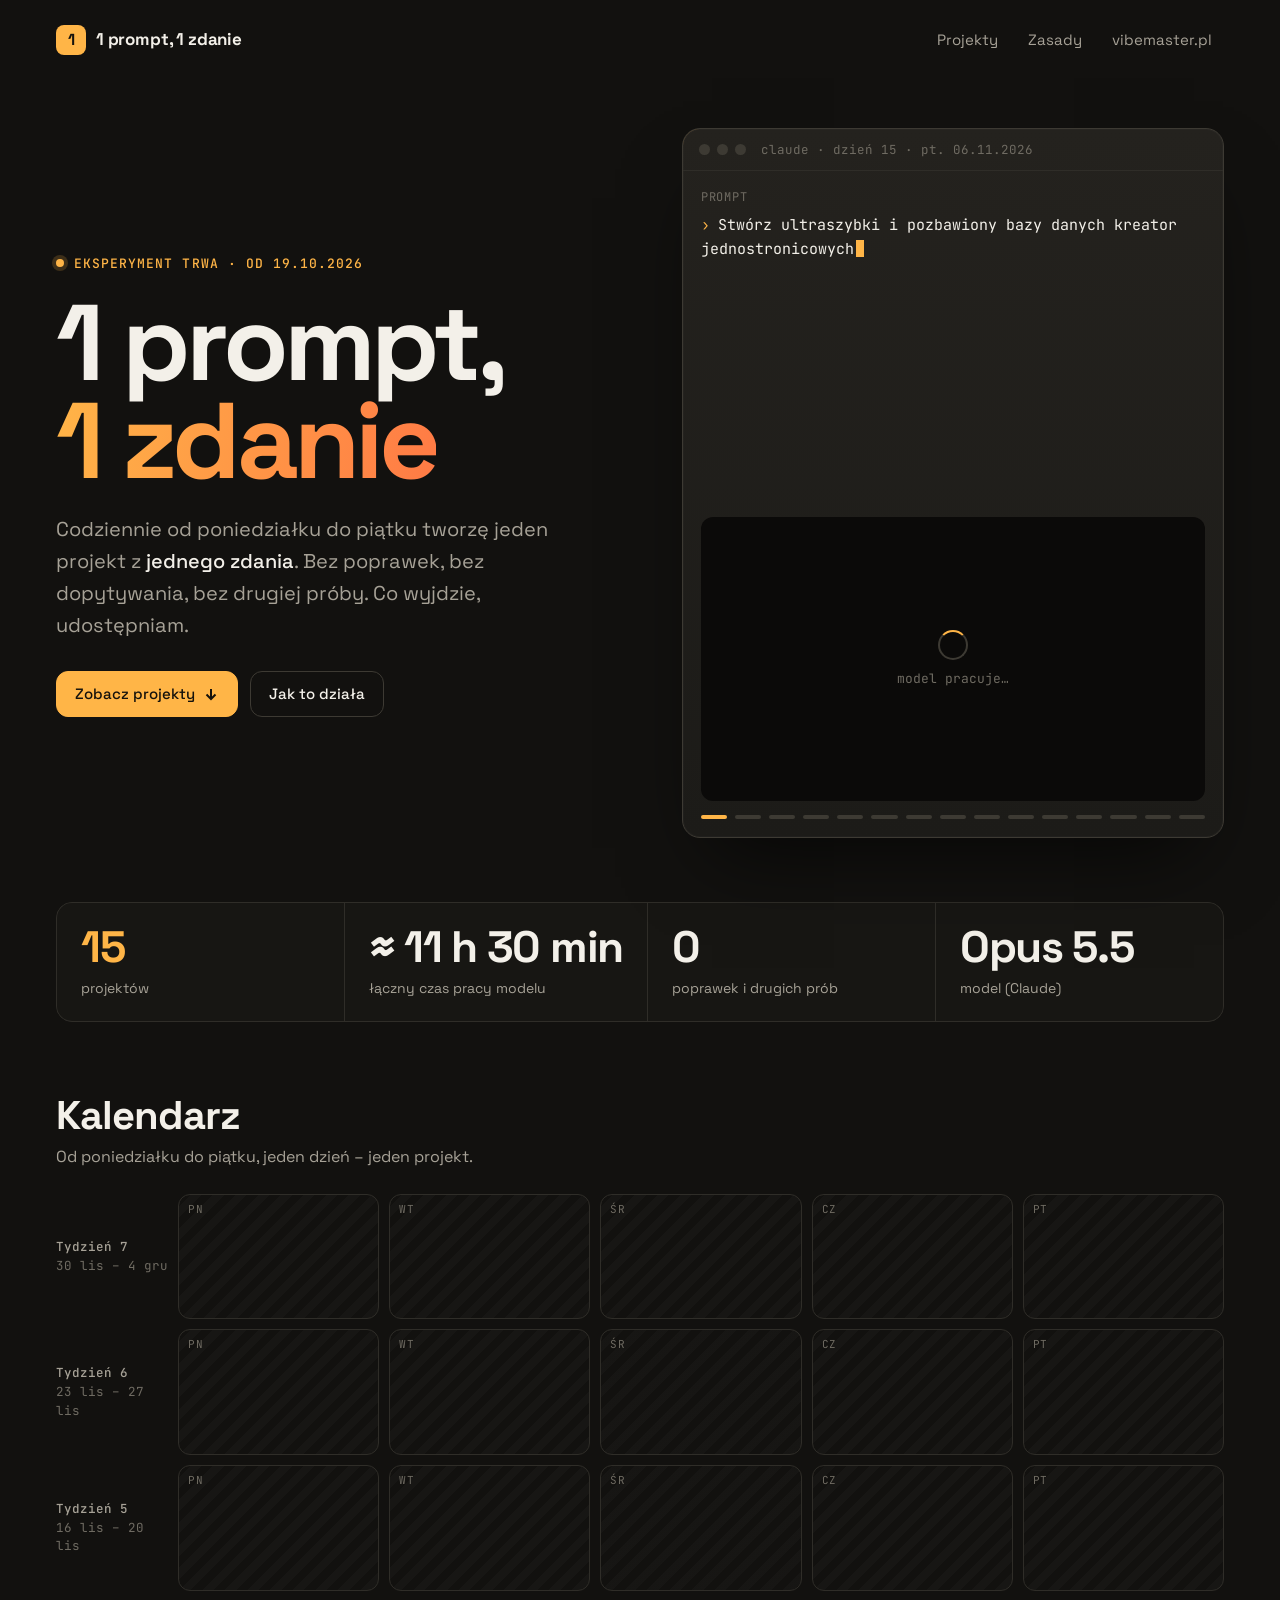
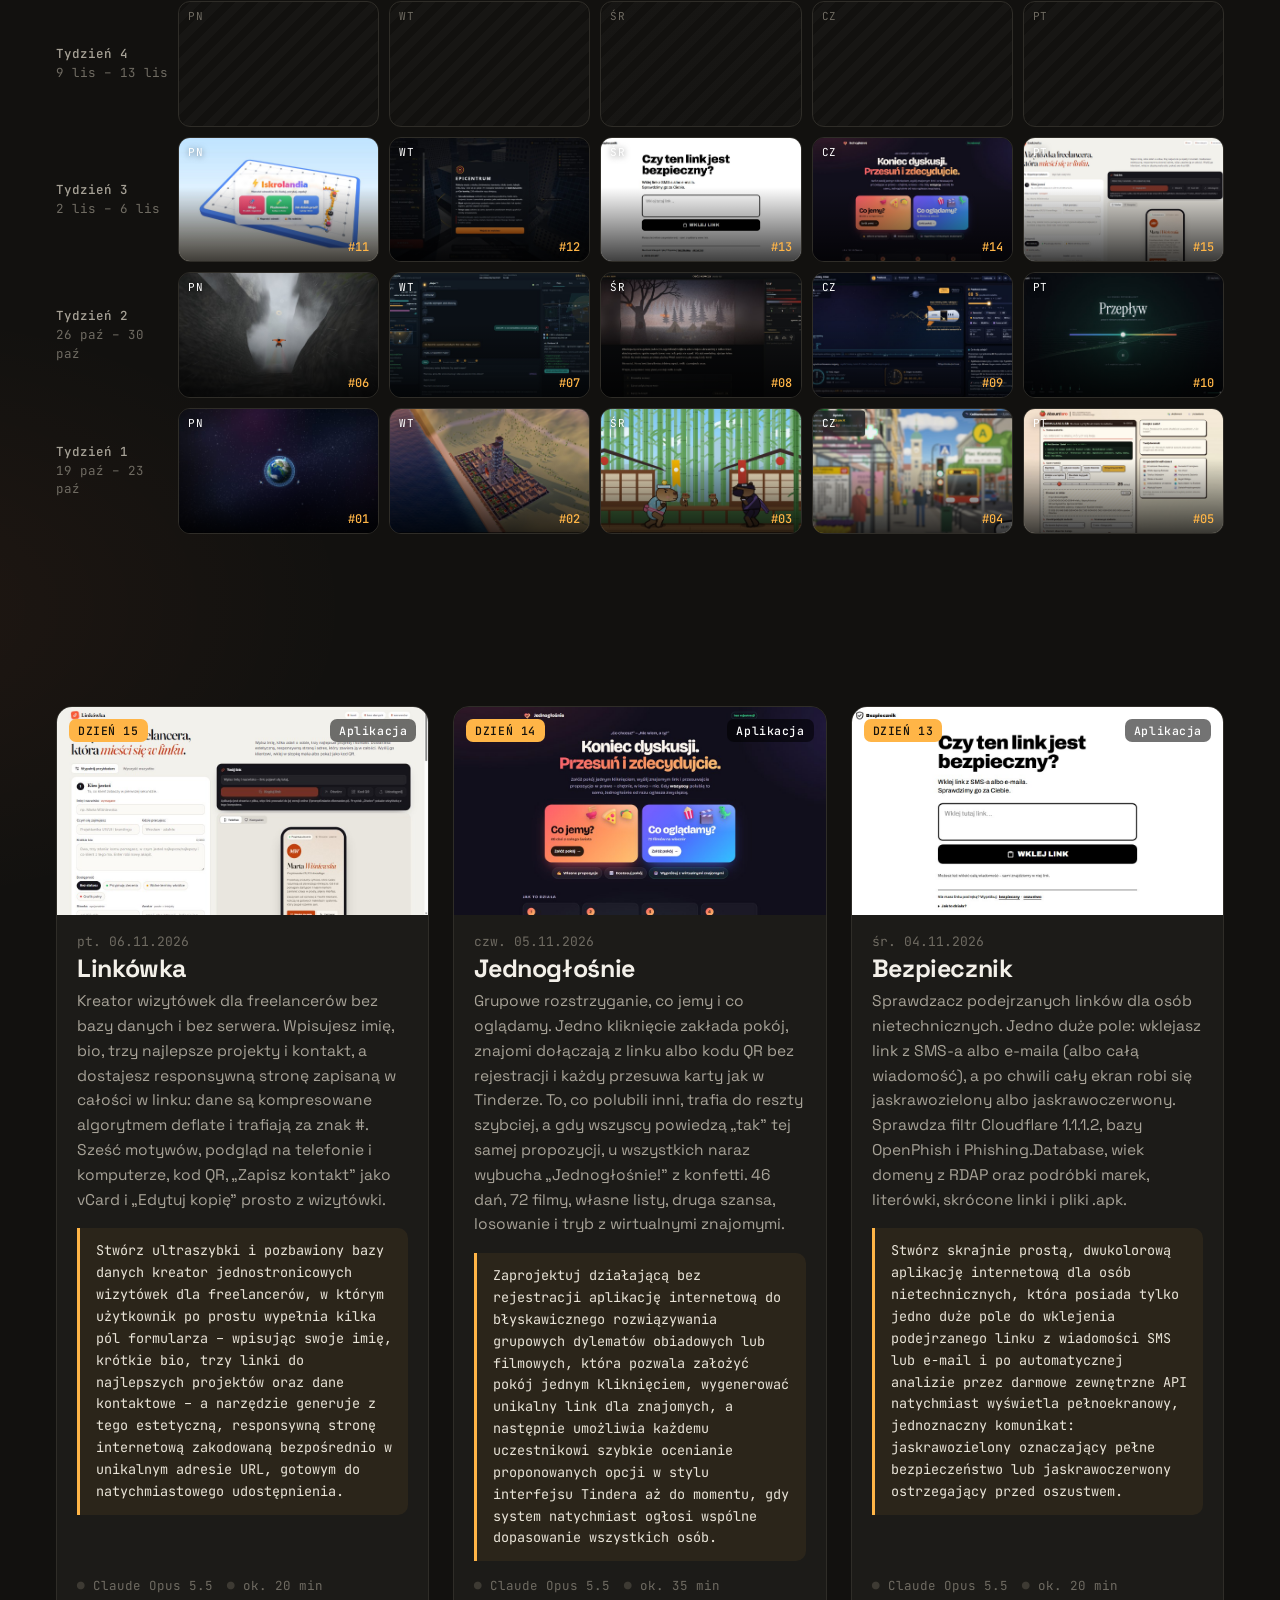
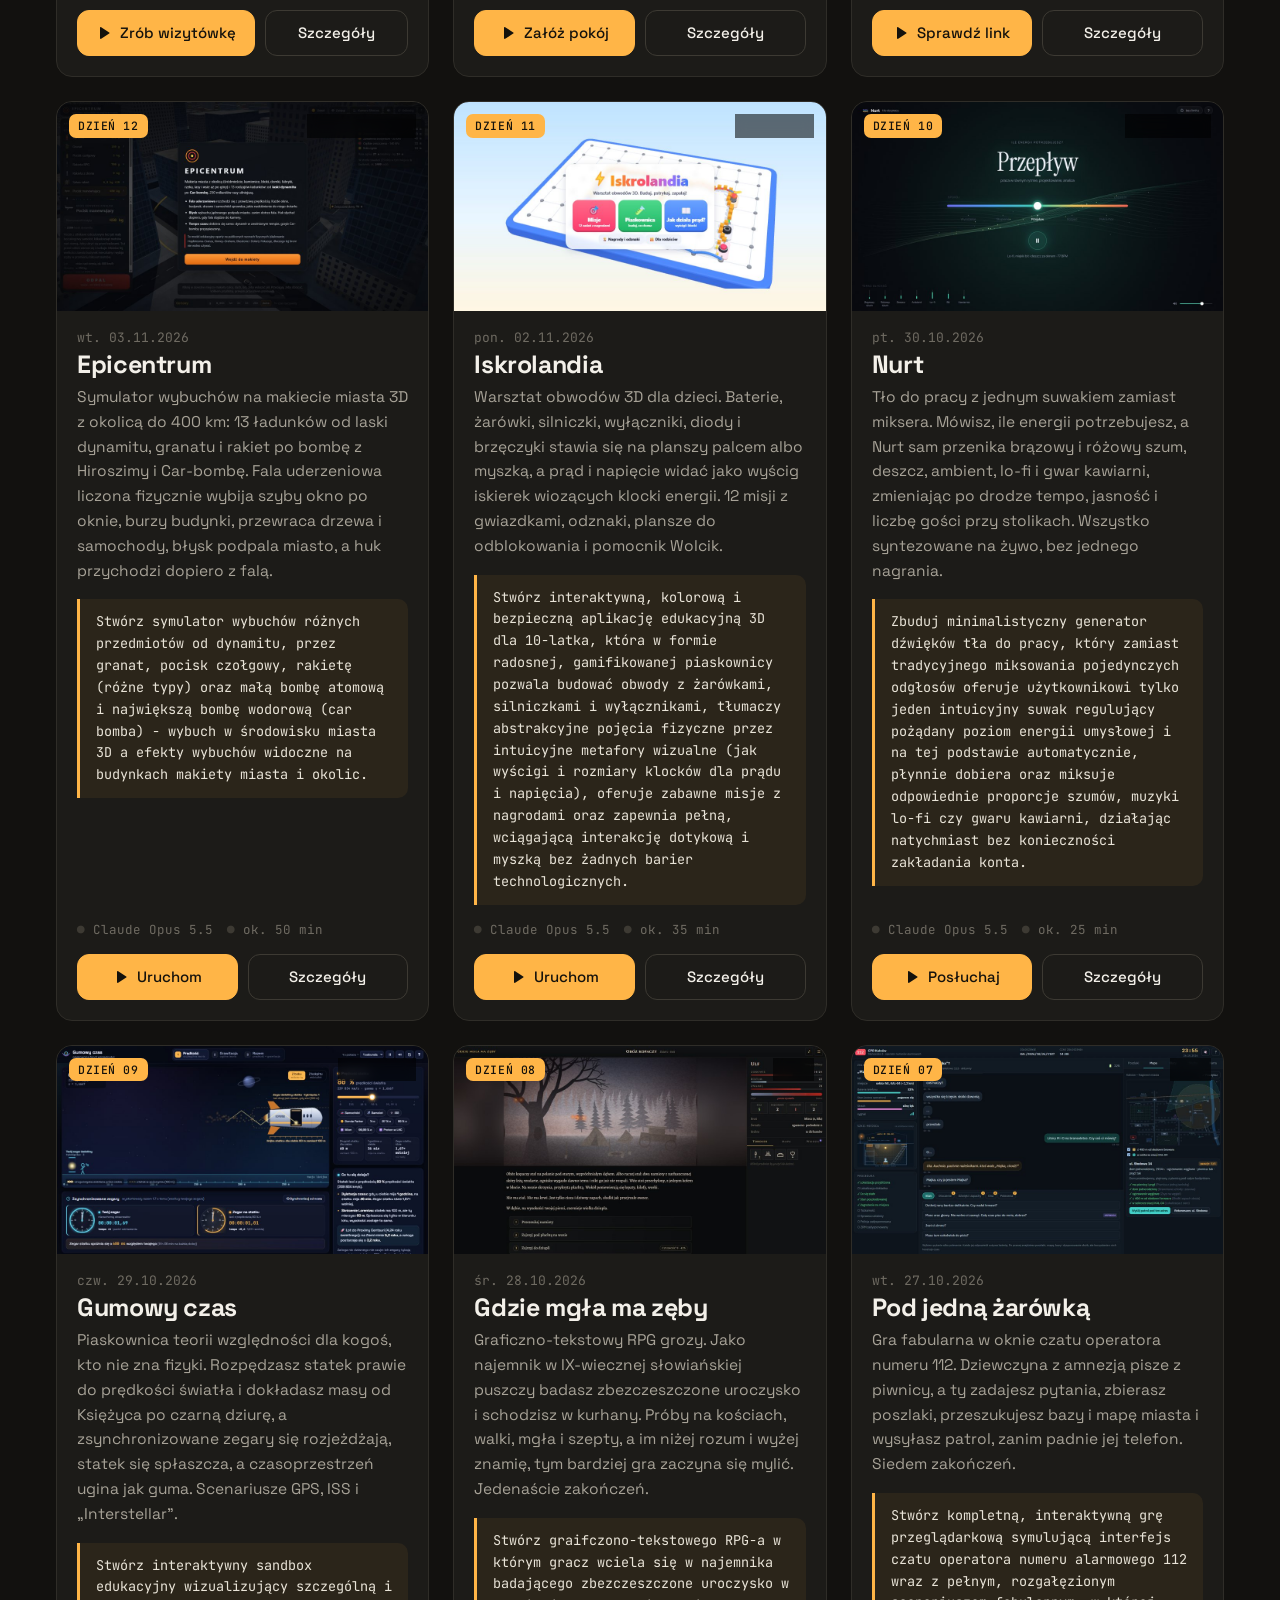
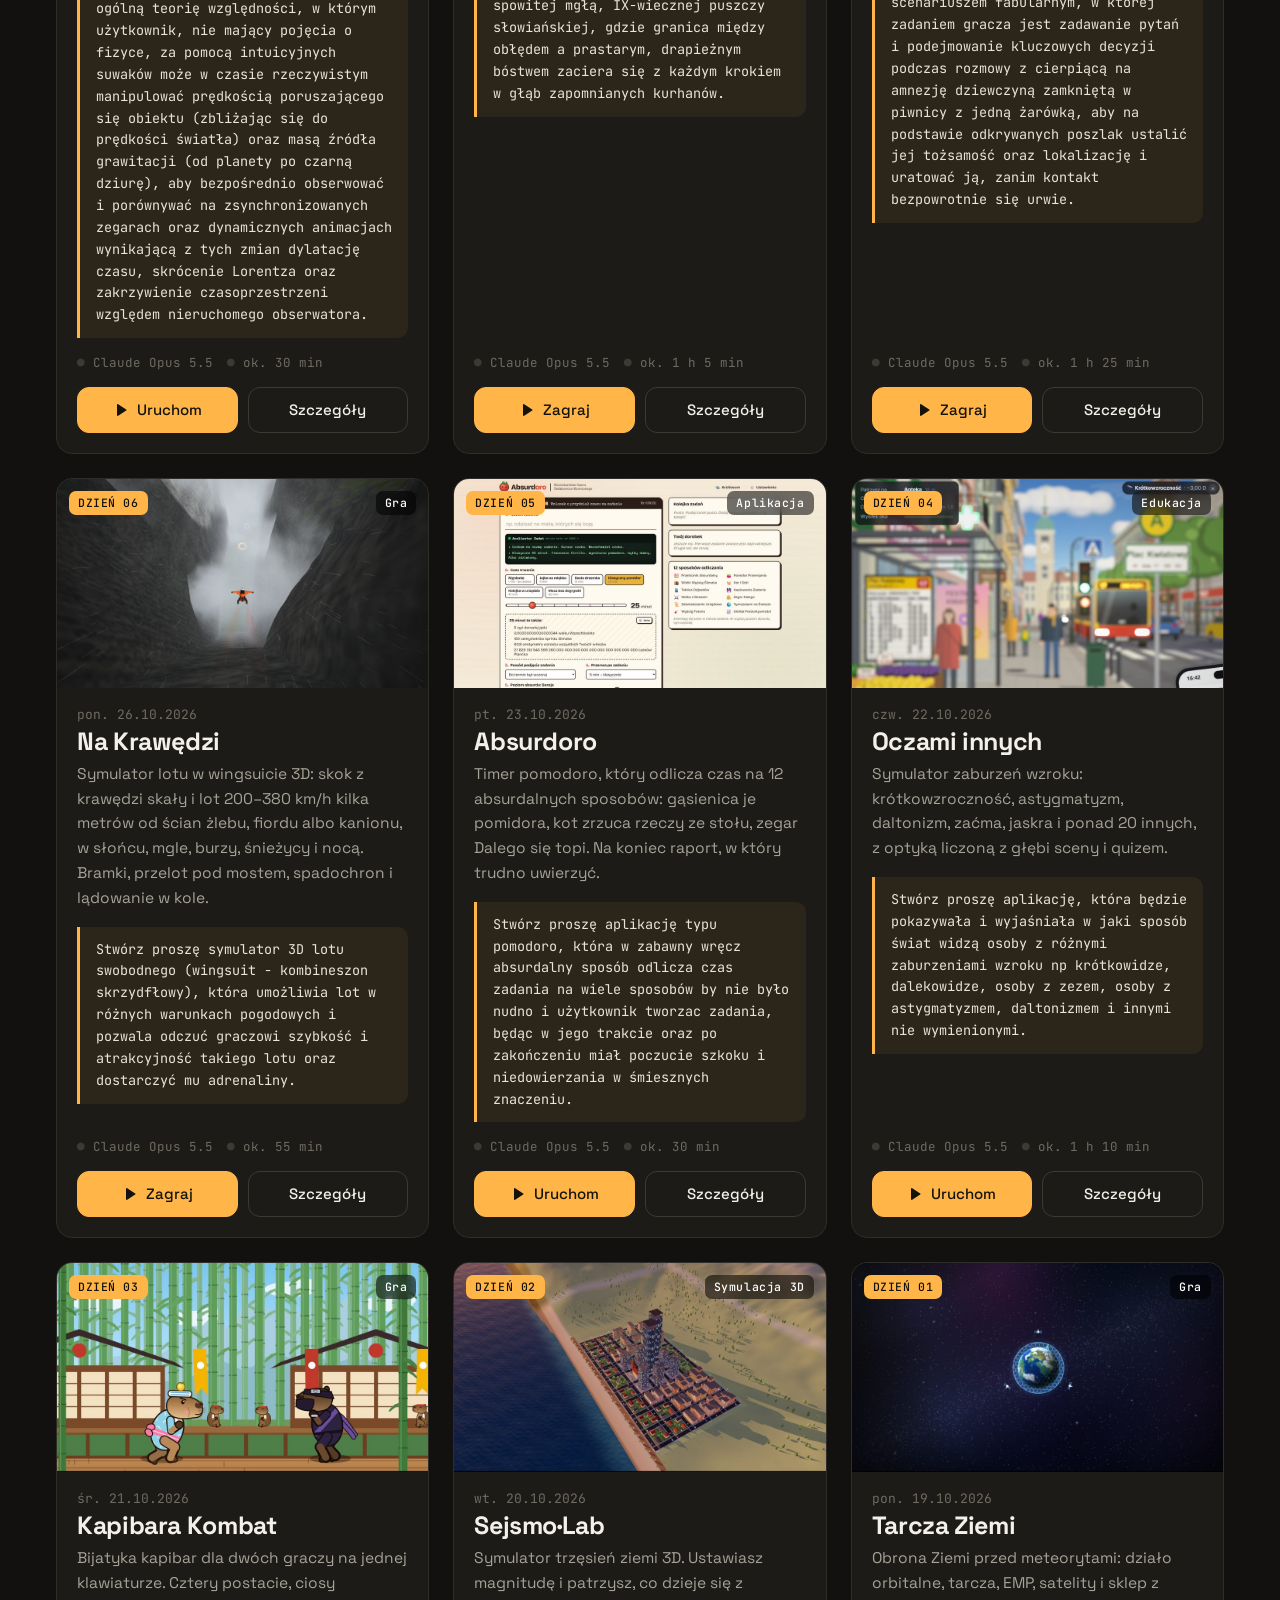
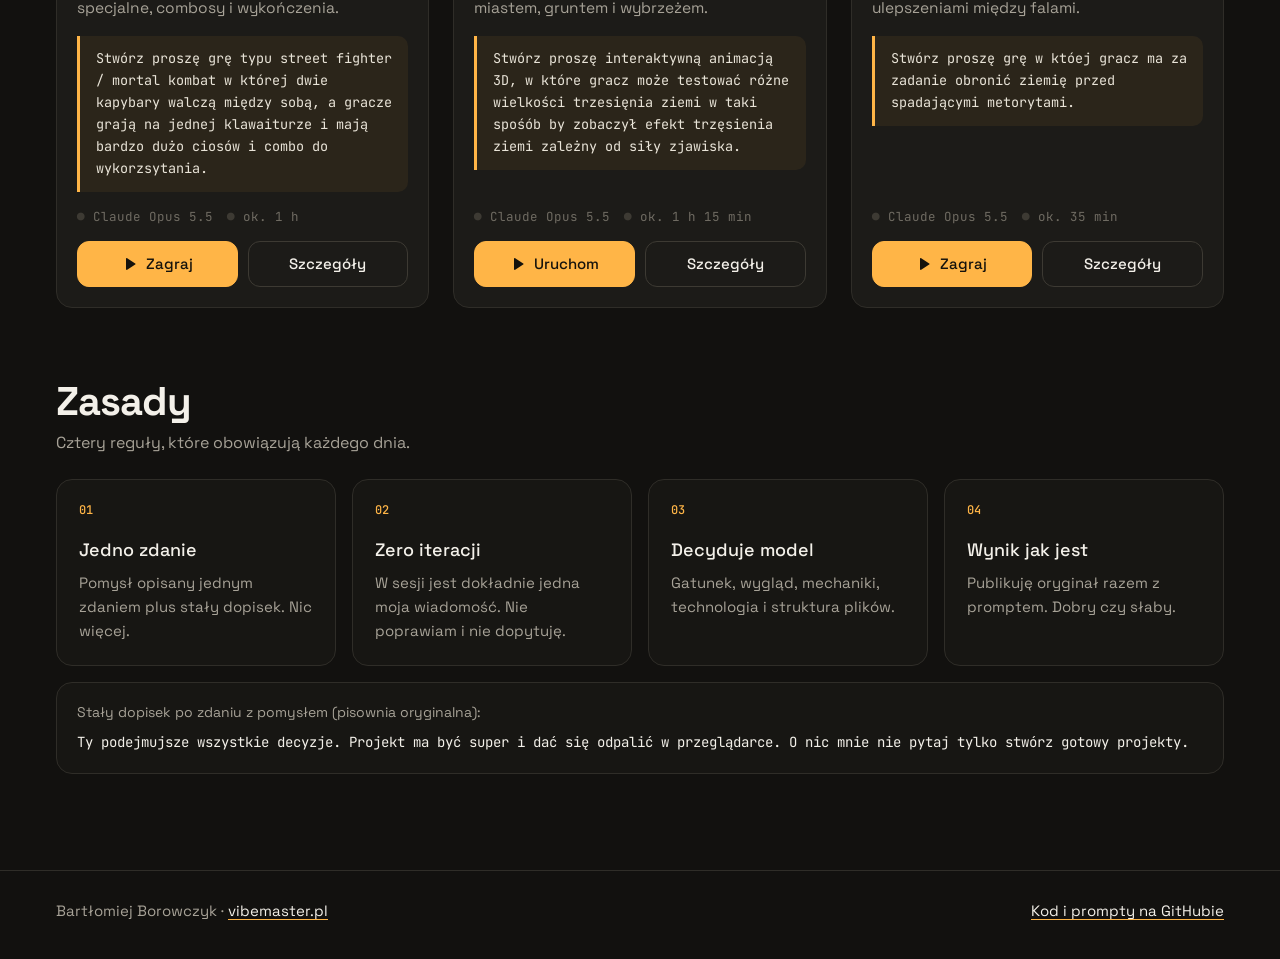
==== commit 4abe8185: "Dzień 15: Linkówka Kreator jednostronicowych wizytówek dla freelancerów bez bazy danych i bez serwer" ====
--- a/index.html
+++ b/index.html
@@ -12,7 +12,7 @@
 <meta property="og:title" content="1 prompt, 1 zdanie">
 <meta property="og:description" content="Codziennie jeden projekt z jednego zdania, bez żadnych poprawek. Zobacz, co wyszło.">
 <meta property="og:url" content="https://1prompt1zdanie.vibemaster.pl/">
-<meta property="og:image" content="https://1prompt1zdanie.vibemaster.pl/galeria/dzien-14.jpg">
+<meta property="og:image" content="https://1prompt1zdanie.vibemaster.pl/galeria/dzien-15.jpg">
 <meta name="twitter:card" content="summary_large_image">
 <link rel="icon" href="data:image/svg+xml,%3Csvg xmlns='http://www.w3.org/2000/svg' viewBox='0 0 32 32'%3E%3Crect width='32' height='32' rx='8' fill='%23ffb547'/%3E%3Ctext x='16' y='23' font-family='Arial' font-weight='700' font-size='19' text-anchor='middle' fill='%2312110f'%3E1%3C/text%3E%3C/svg%3E">
 <link rel="preconnect" href="https://fonts.googleapis.com">
@@ -559,6 +559,15 @@
     alt: 'Ciemny ekran z napisem Koniec dyskusji. Przesuń i zdecydujcie., pod nim dwa duże kafle: pomarańczowy Co jemy? z ramenem, pizzą i taco oraz niebieski Co oglądamy? z popcornem, klapsem i dinozaurem',
     zdanie: 'Zaprojektuj działającą bez rejestracji aplikację internetową do błyskawicznego rozwiązywania grupowych dylematów obiadowych lub filmowych, która pozwala założyć pokój jednym kliknięciem, wygenerować unikalny link dla znajomych, a następnie umożliwia każdemu uczestnikowi szybkie ocenianie proponowanych opcji w stylu interfejsu Tindera aż do momentu, gdy system natychmiast ogłosi wspólne dopasowanie wszystkich osób.',
     prompt: 'Zaprojektuj działającą bez rejestracji aplikację internetową do błyskawicznego rozwiązywania grupowych dylematów obiadowych lub filmowych, która pozwala założyć pokój jednym kliknięciem, wygenerować unikalny link dla znajomych, a następnie umożliwia każdemu uczestnikowi szybkie ocenianie proponowanych opcji w stylu interfejsu Tindera aż do momentu, gdy system natychmiast ogłosi wspólne dopasowanie wszystkich osób. Ty podejmujesz wszystkie decyzje. Projekt ma być super i dać się odpalić w przeglądarce. O nic mnie nie pytaj tylko stwórz gotowy projekt. Umieść go w folderze dedykowanym i nazwij go zgodnie z konwencją nazewnictwa stosowaną we wcześniejszych projektach.'
+  },
+  {
+    n: 15, data: '2026-11-06', godz: '10:54', min: 20, model: 'Claude Opus 5.5', kat: 'Aplikacja',
+    folder: '15-linkowka-wizytowki-w-linku-opus5_5', akcja: 'Zrób wizytówkę',
+    tytul: 'Linkówka',
+    opis: 'Kreator wizytówek dla freelancerów bez bazy danych i bez serwera. Wpisujesz imię, bio, trzy najlepsze projekty i kontakt, a dostajesz responsywną stronę zapisaną w całości w linku: dane są kompresowane algorytmem deflate i trafiają za znak #. Sześć motywów, podgląd na telefonie i komputerze, kod QR, „Zapisz kontakt” jako vCard i „Edytuj kopię” prosto z wizytówki.',
+    alt: 'Kreator Linkówka: po lewej nagłówek Wizytówka freelancera, która mieści się w linku i formularz, po prawej ciemny panel Twój link i podgląd wizytówki w ramce telefonu',
+    zdanie: 'Stwórz ultraszybki i pozbawiony bazy danych kreator jednostronicowych wizytówek dla freelancerów, w którym użytkownik po prostu wypełnia kilka pól formularza – wpisując swoje imię, krótkie bio, trzy linki do najlepszych projektów oraz dane kontaktowe – a narzędzie generuje z tego estetyczną, responsywną stronę internetową zakodowaną bezpośrednio w unikalnym adresie URL, gotowym do natychmiastowego udostępnienia.',
+    prompt: 'Stwórz ultraszybki i pozbawiony bazy danych kreator jednostronicowych wizytówek dla freelancerów, w którym użytkownik po prostu wypełnia kilka pól formularza – wpisując swoje imię, krótkie bio, trzy linki do najlepszych projektów oraz dane kontaktowe – a narzędzie generuje z tego estetyczną, responsywną stronę internetową zakodowaną bezpośrednio w unikalnym adresie URL, gotowym do natychmiastowego udostępnienia. Ty podejmujesz wszystkie decyzje. Projekt ma być super i dać się odpalić w przeglądarce. O nic mnie nie pytaj tylko stwórz gotowy projekt. Umieść go w folderze dedykowanym i nazwij go zgodnie z konwencją nazewnictwa stosowaną we wcześniejszych projektach.'
   }
 ];
 
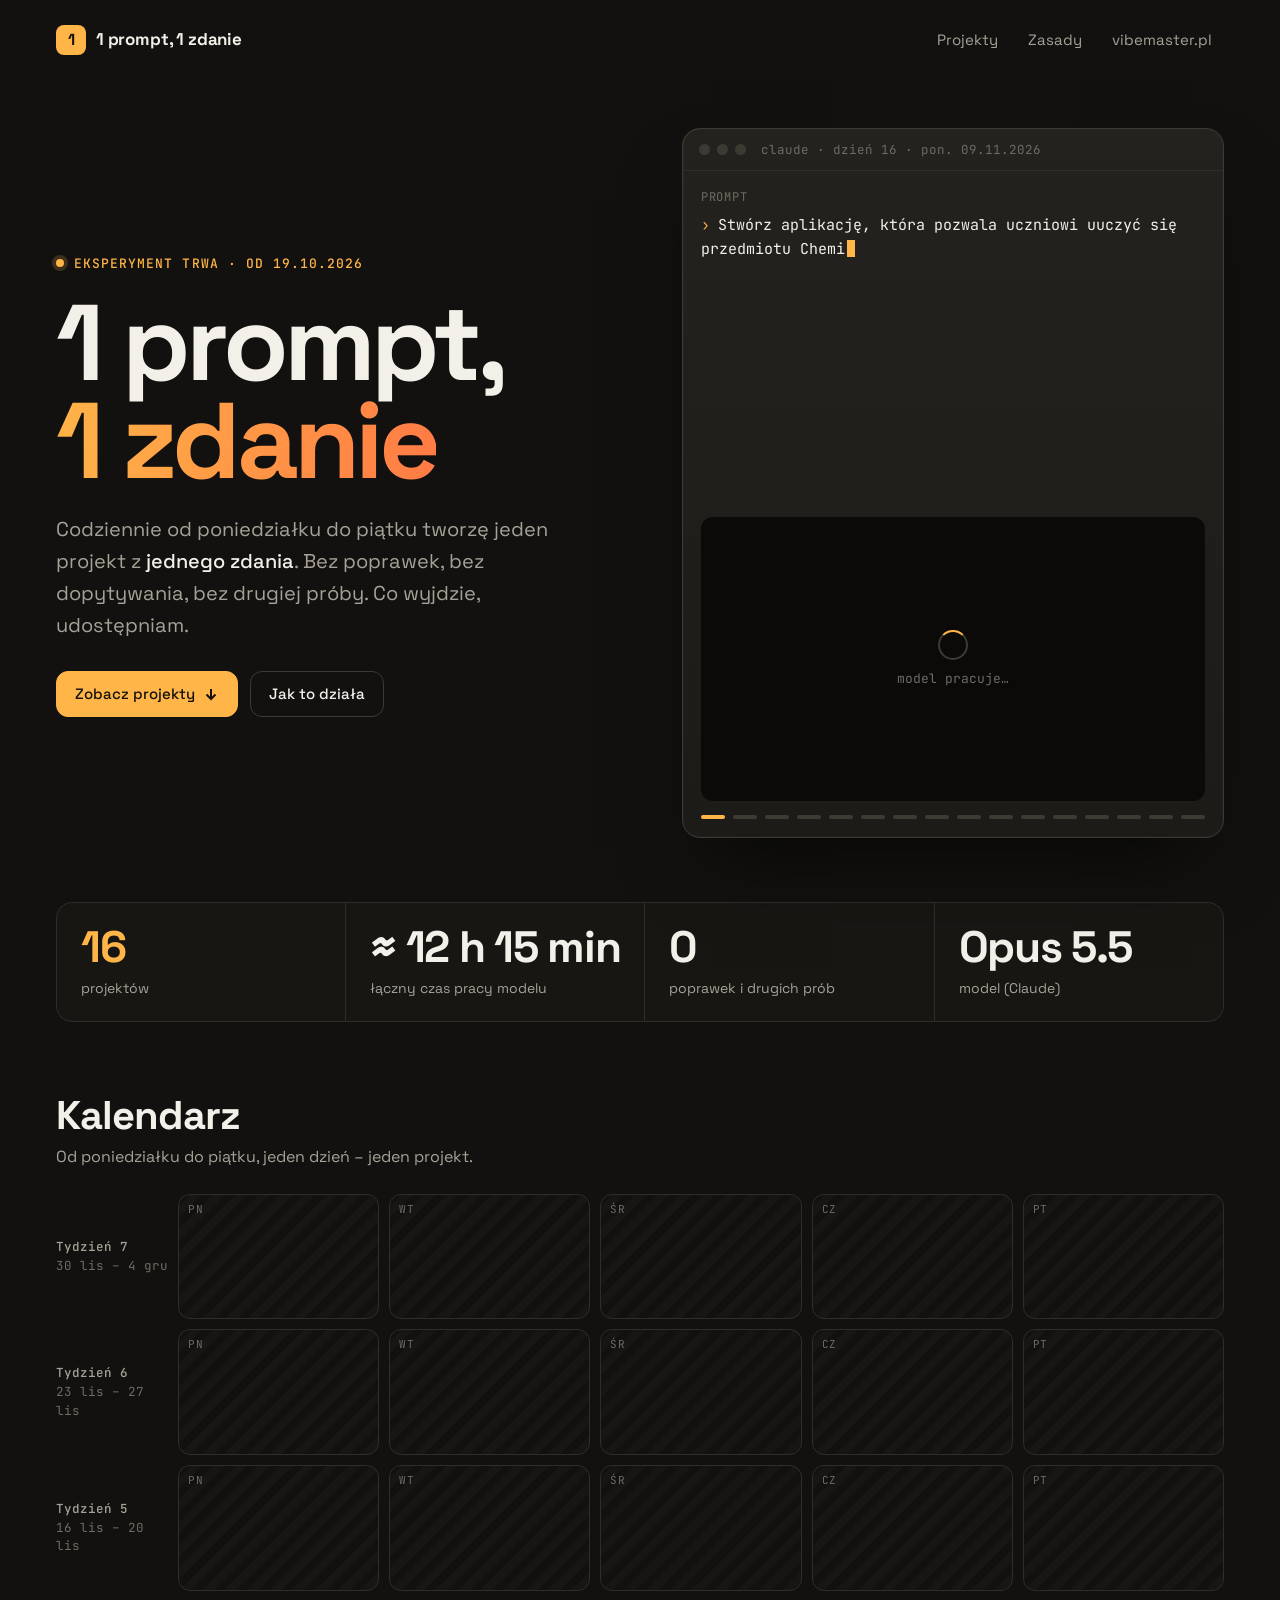
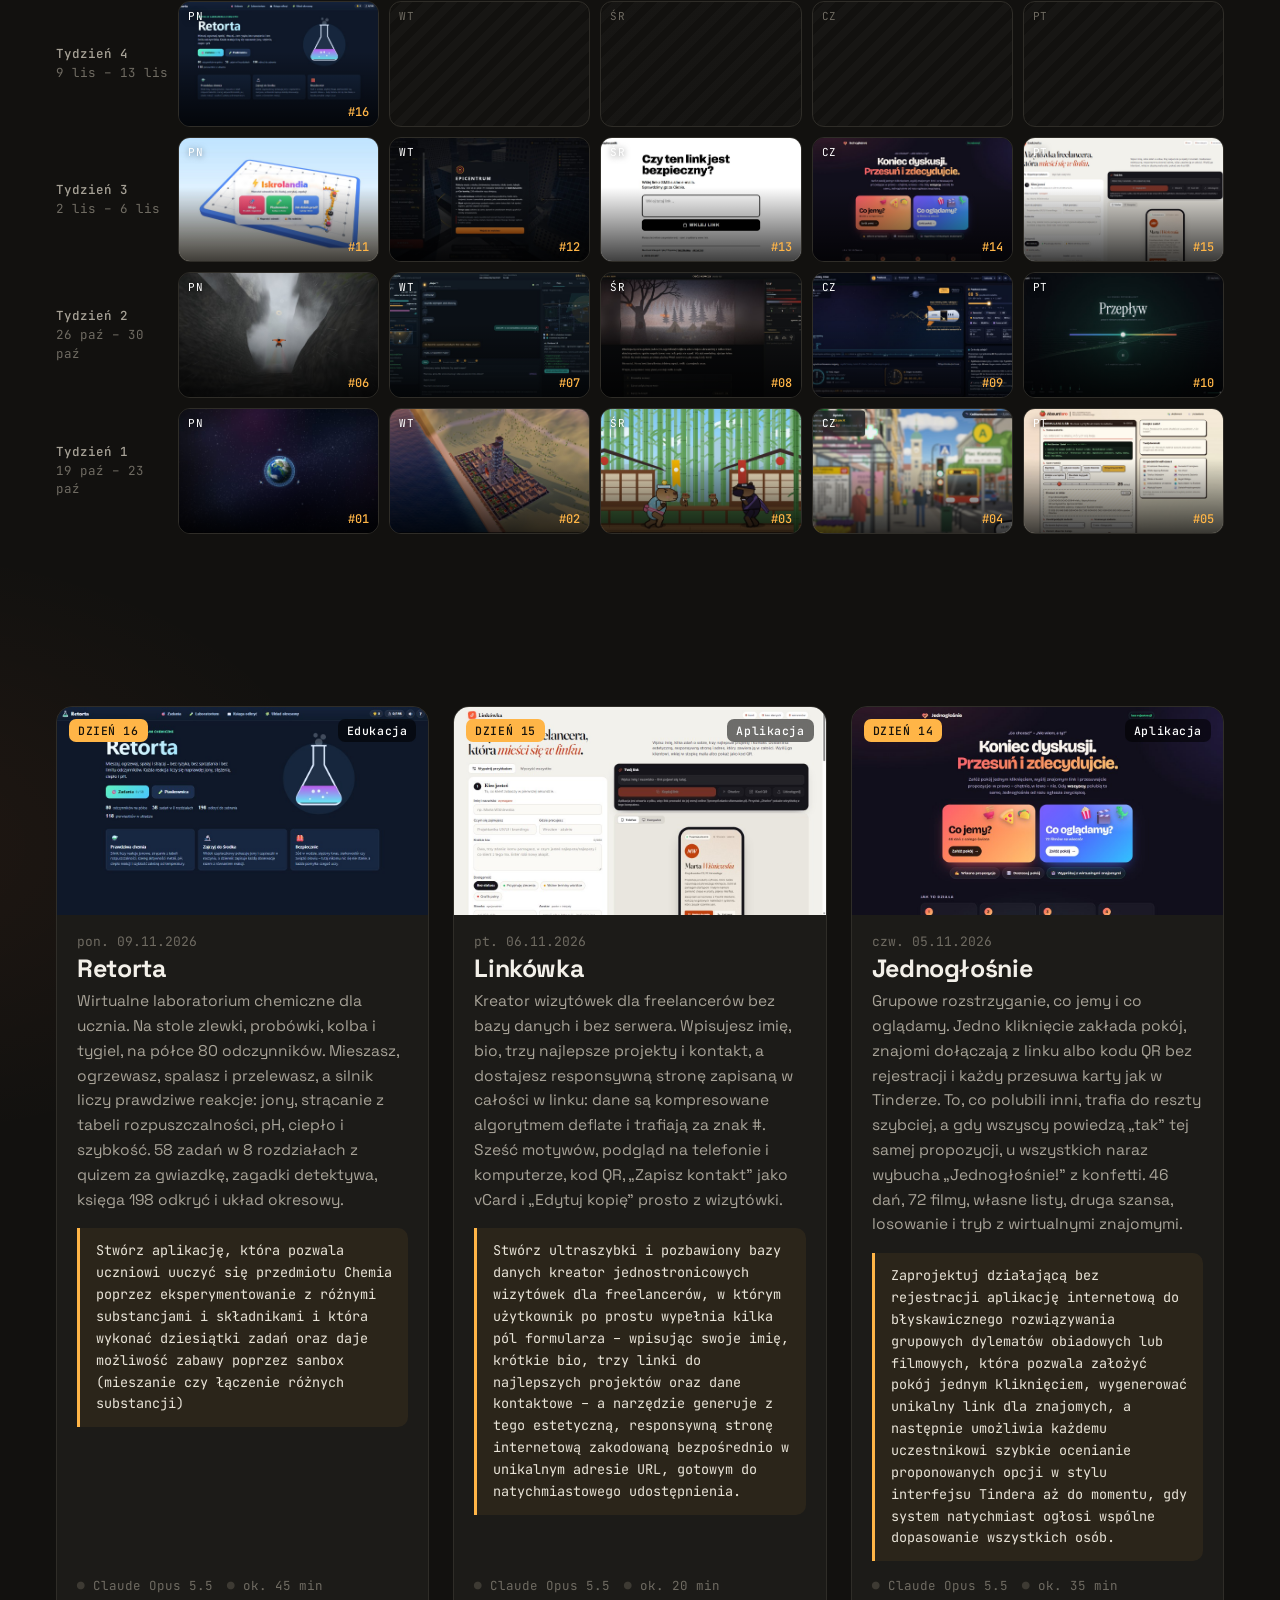
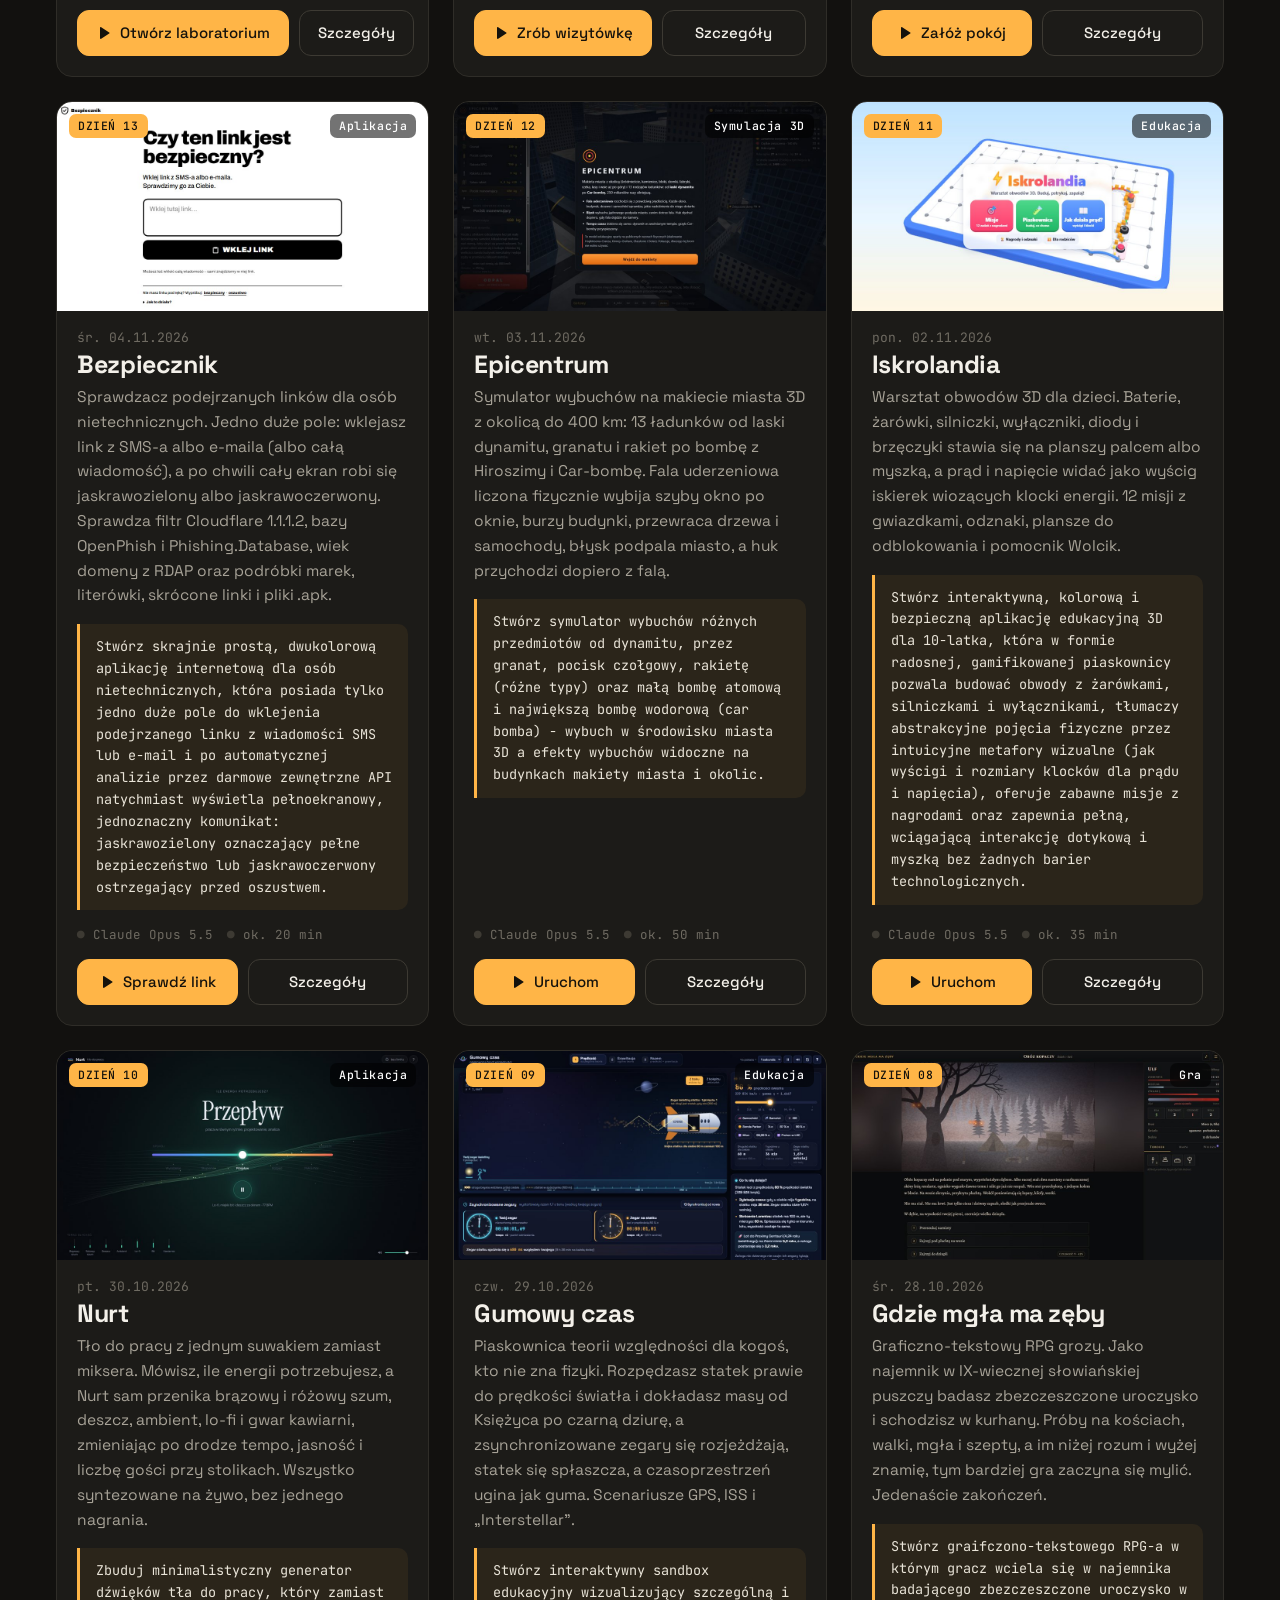
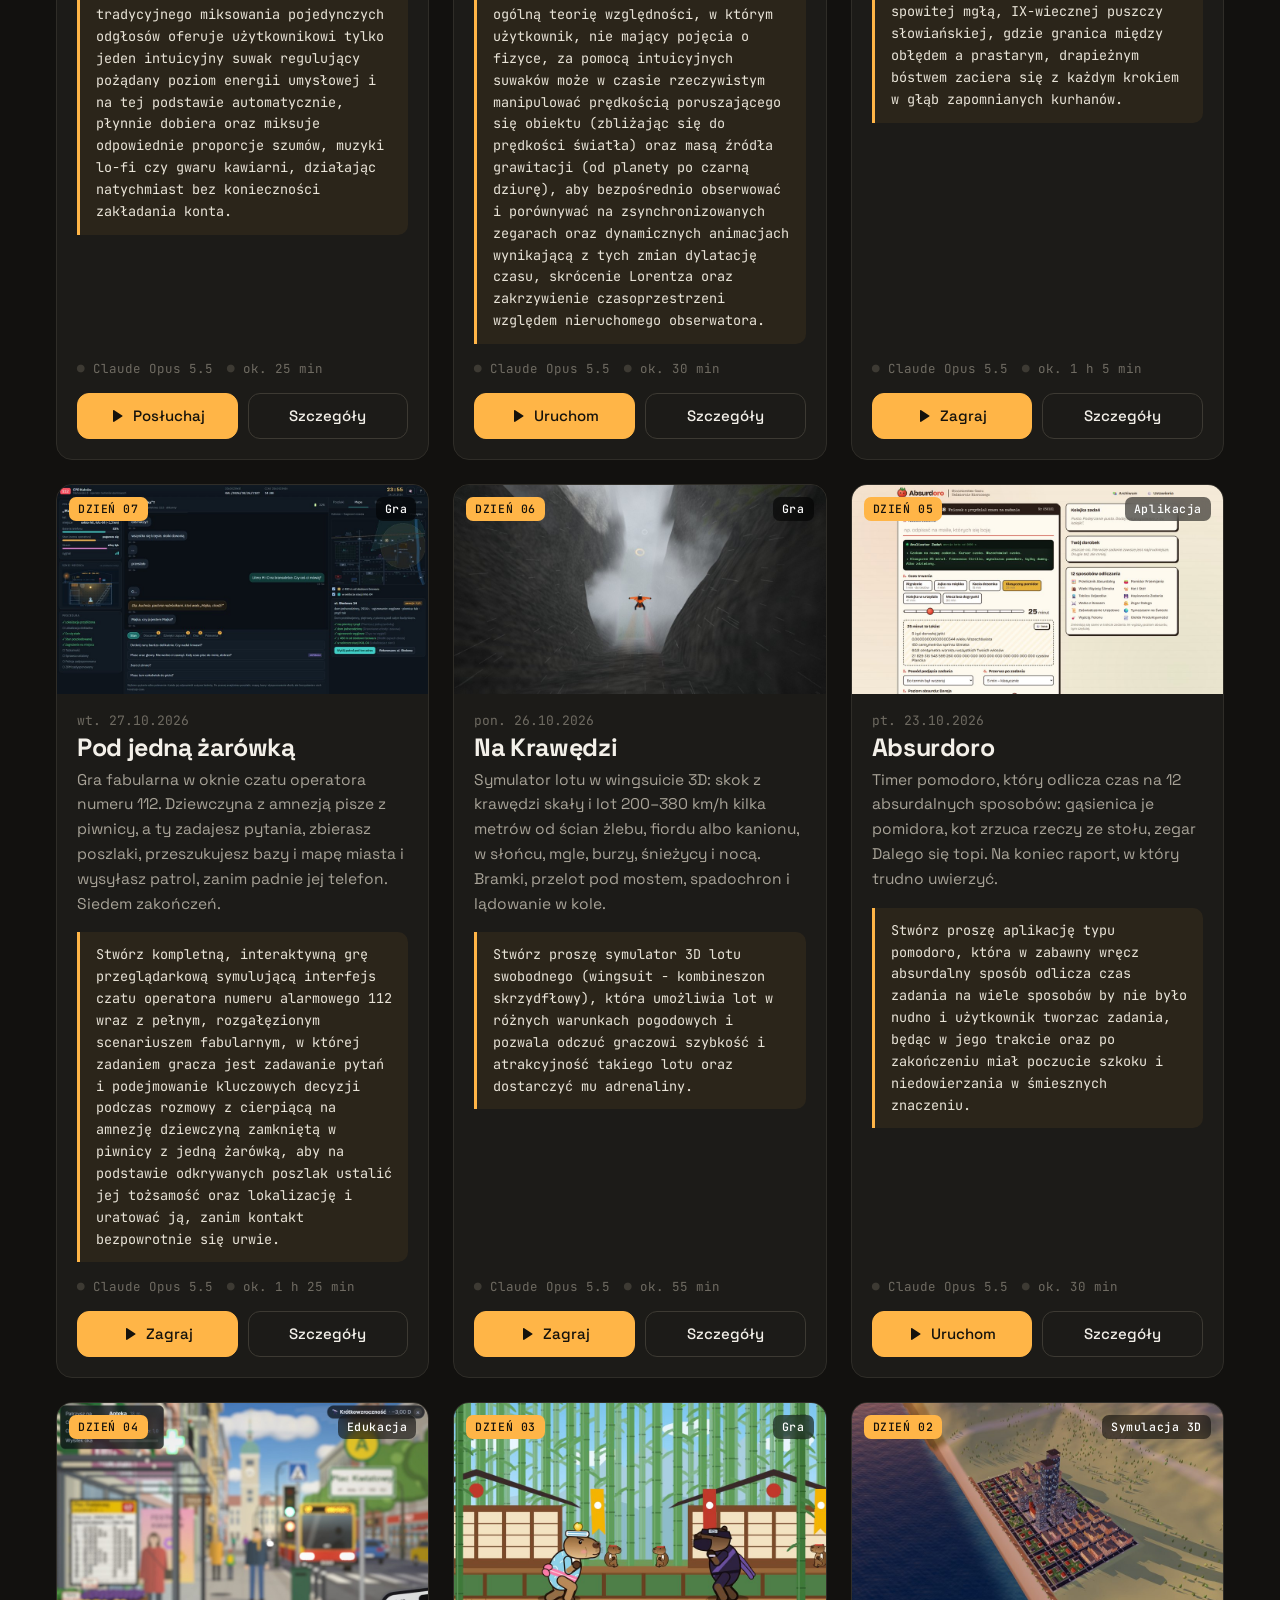
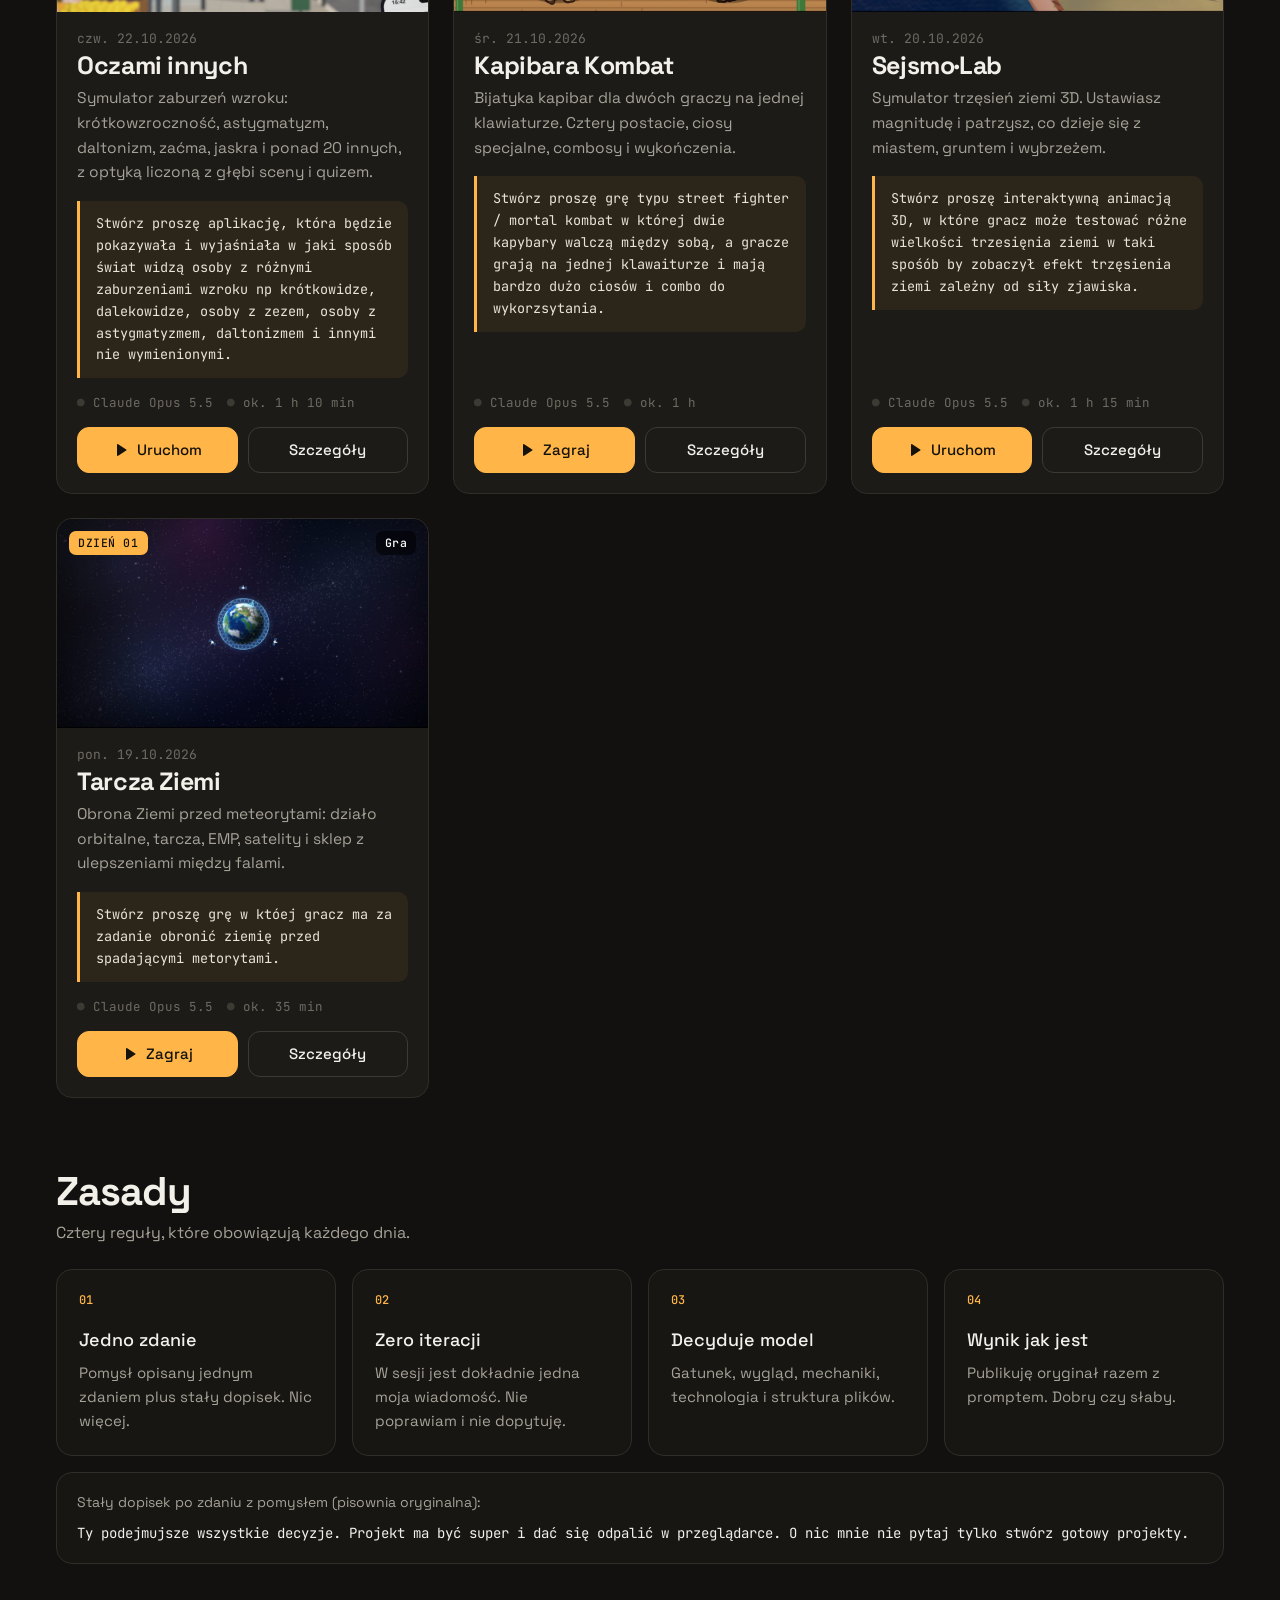
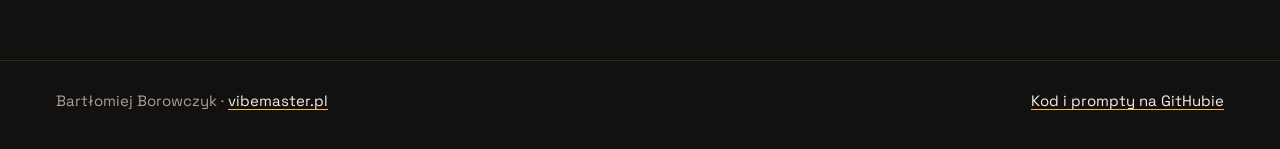
==== commit dddddfd1: "Dzień 16: Retorta Co-Authored-By: Claude Haiku 5.5 <noreply@anthropic.com>" ====
--- a/index.html
+++ b/index.html
@@ -12,7 +12,7 @@
 <meta property="og:title" content="1 prompt, 1 zdanie">
 <meta property="og:description" content="Codziennie jeden projekt z jednego zdania, bez żadnych poprawek. Zobacz, co wyszło.">
 <meta property="og:url" content="https://1prompt1zdanie.vibemaster.pl/">
-<meta property="og:image" content="https://1prompt1zdanie.vibemaster.pl/galeria/dzien-15.jpg">
+<meta property="og:image" content="https://1prompt1zdanie.vibemaster.pl/galeria/dzien-16.jpg">
 <meta name="twitter:card" content="summary_large_image">
 <link rel="icon" href="data:image/svg+xml,%3Csvg xmlns='http://www.w3.org/2000/svg' viewBox='0 0 32 32'%3E%3Crect width='32' height='32' rx='8' fill='%23ffb547'/%3E%3Ctext x='16' y='23' font-family='Arial' font-weight='700' font-size='19' text-anchor='middle' fill='%2312110f'%3E1%3C/text%3E%3C/svg%3E">
 <link rel="preconnect" href="https://fonts.googleapis.com">
@@ -568,6 +568,15 @@
     alt: 'Kreator Linkówka: po lewej nagłówek Wizytówka freelancera, która mieści się w linku i formularz, po prawej ciemny panel Twój link i podgląd wizytówki w ramce telefonu',
     zdanie: 'Stwórz ultraszybki i pozbawiony bazy danych kreator jednostronicowych wizytówek dla freelancerów, w którym użytkownik po prostu wypełnia kilka pól formularza – wpisując swoje imię, krótkie bio, trzy linki do najlepszych projektów oraz dane kontaktowe – a narzędzie generuje z tego estetyczną, responsywną stronę internetową zakodowaną bezpośrednio w unikalnym adresie URL, gotowym do natychmiastowego udostępnienia.',
     prompt: 'Stwórz ultraszybki i pozbawiony bazy danych kreator jednostronicowych wizytówek dla freelancerów, w którym użytkownik po prostu wypełnia kilka pól formularza – wpisując swoje imię, krótkie bio, trzy linki do najlepszych projektów oraz dane kontaktowe – a narzędzie generuje z tego estetyczną, responsywną stronę internetową zakodowaną bezpośrednio w unikalnym adresie URL, gotowym do natychmiastowego udostępnienia. Ty podejmujesz wszystkie decyzje. Projekt ma być super i dać się odpalić w przeglądarce. O nic mnie nie pytaj tylko stwórz gotowy projekt. Umieść go w folderze dedykowanym i nazwij go zgodnie z konwencją nazewnictwa stosowaną we wcześniejszych projektach.'
+  },
+  {
+    n: 16, data: '2026-11-09', godz: '18:45', min: 45, model: 'Claude Opus 5.5', kat: 'Edukacja',
+    folder: '16-retorta-laboratorium-chemiczne-opus5_5', akcja: 'Otwórz laboratorium',
+    tytul: 'Retorta',
+    opis: 'Wirtualne laboratorium chemiczne dla ucznia. Na stole zlewki, probówki, kolba i tygiel, na półce 80 odczynników. Mieszasz, ogrzewasz, spalasz i przelewasz, a silnik liczy prawdziwe reakcje: jony, strącanie z tabeli rozpuszczalności, pH, ciepło i szybkość. 58 zadań w 8 rozdziałach z quizem za gwiazdkę, zagadki detektywa, księga 198 odkryć i układ okresowy.',
+    alt: 'Ciemny ekran startowy Retorta: tytuł, przyciski Zadania i Piaskownica, po prawej ilustracja kolby z fioletową cieczą i bąbelkami',
+    zdanie: 'Stwórz aplikację, która pozwala uczniowi uuczyć się przedmiotu Chemia poprzez eksperymentowanie z różnymi substancjami i składnikami i która wykonać dziesiątki zadań oraz daje możliwość zabawy poprzez sanbox (mieszanie czy łączenie różnych substancji)',
+    prompt: 'Stwórz aplikację, która pozwala uczniowi uuczyć się przedmiotu Chemia poprzez eksperymentowanie z różnymi substancjami i składnikami i która wykonać dziesiątki zadań oraz daje możliwość zabawy poprzez sanbox (mieszanie czy łączenie różnych substancji) Ty podejmujesz wszystkie decyzje. Projekt ma być super i dać się odpalić w przeglądarce. O nic mnie nie pytaj tylko stwórz gotowy projekt. Umieść go w folderze dedykowanym i nazwij go zgodnie z konwencją nazewnictwa stosowaną we wcześniejszych projektach.'
   }
 ];
 
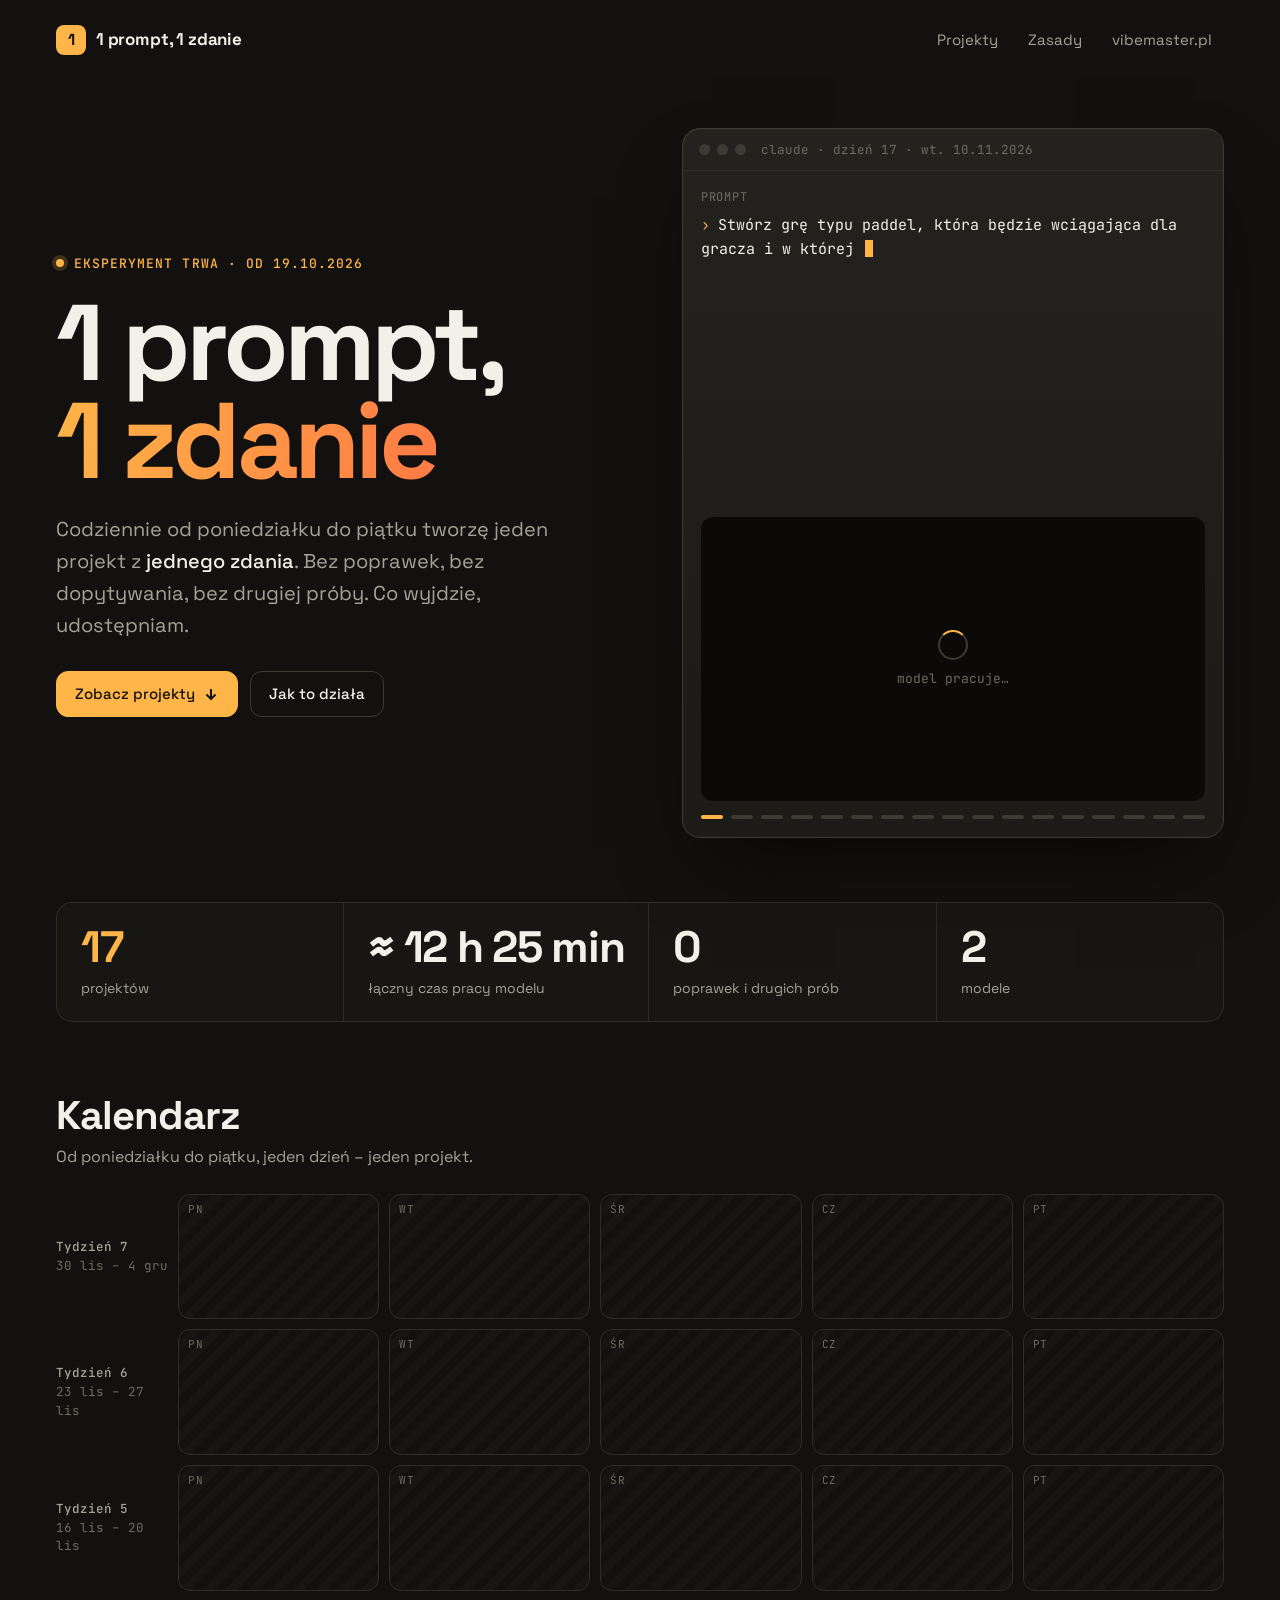
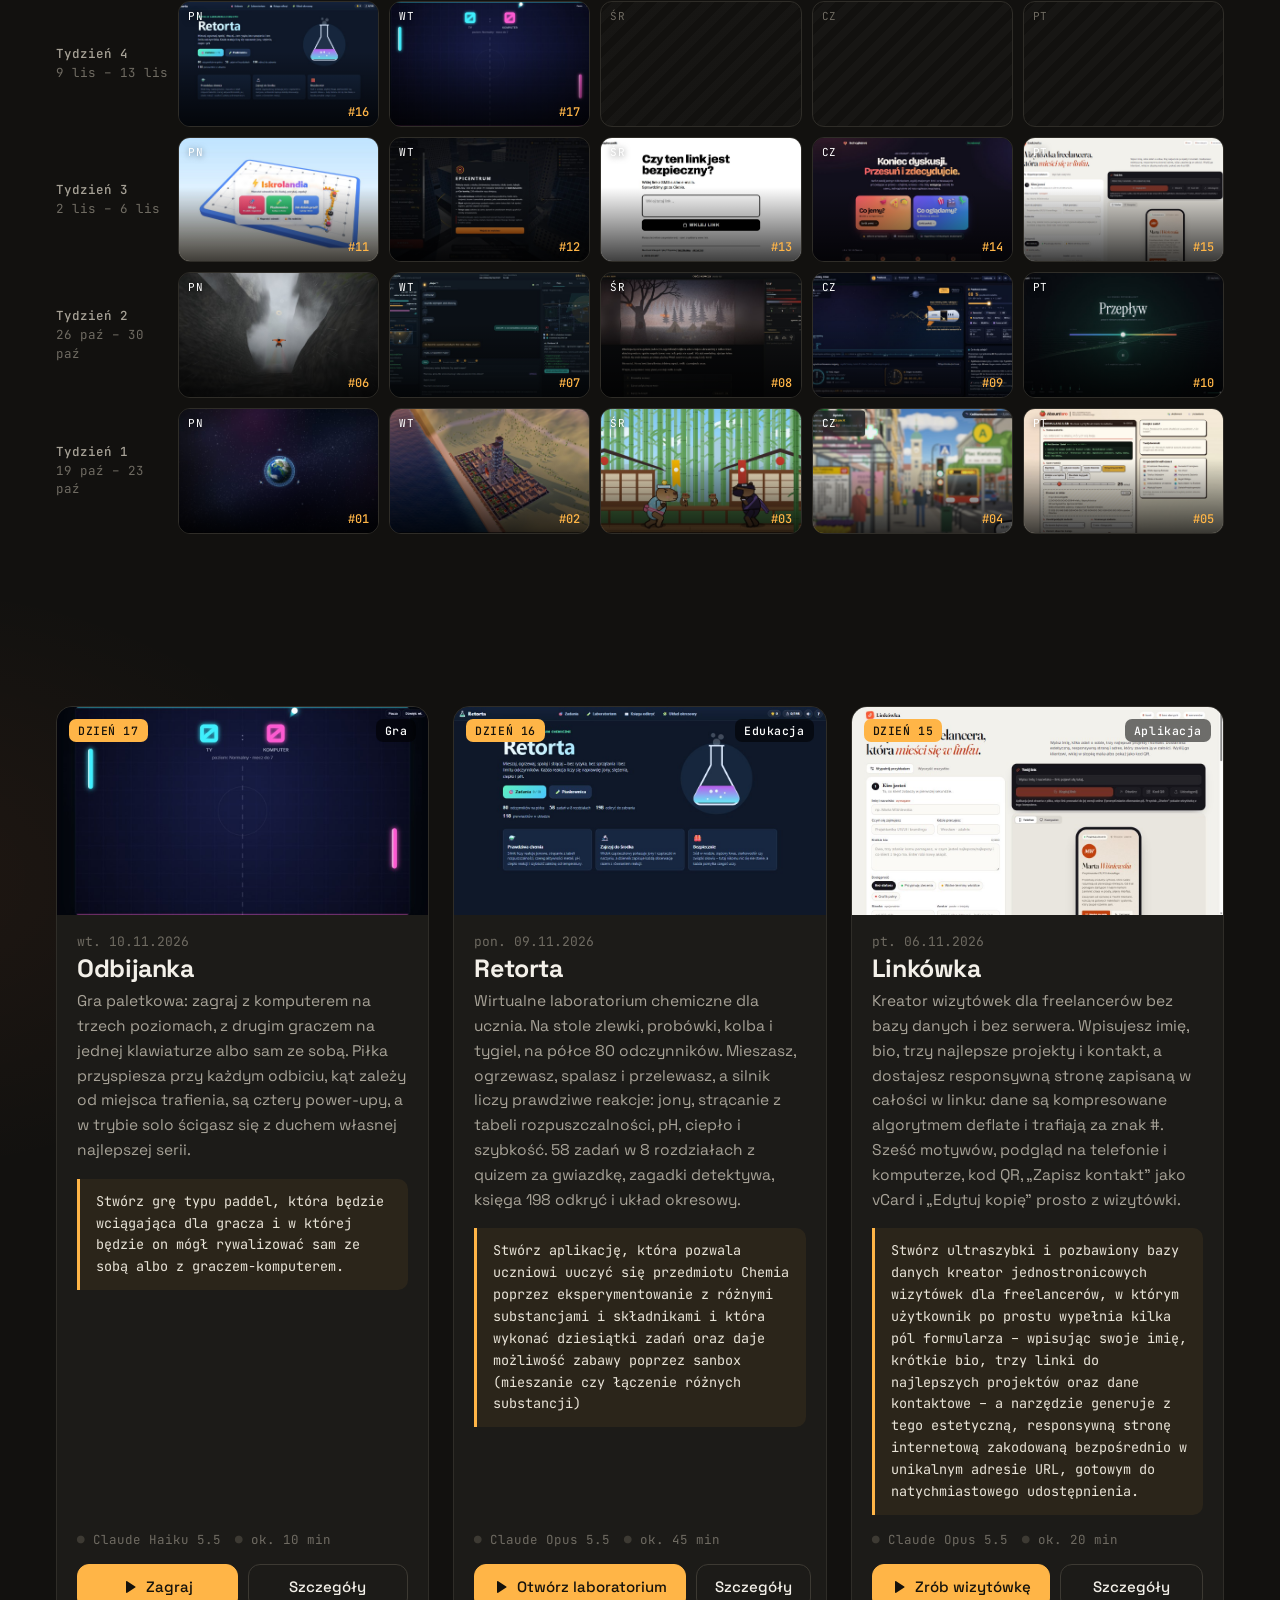
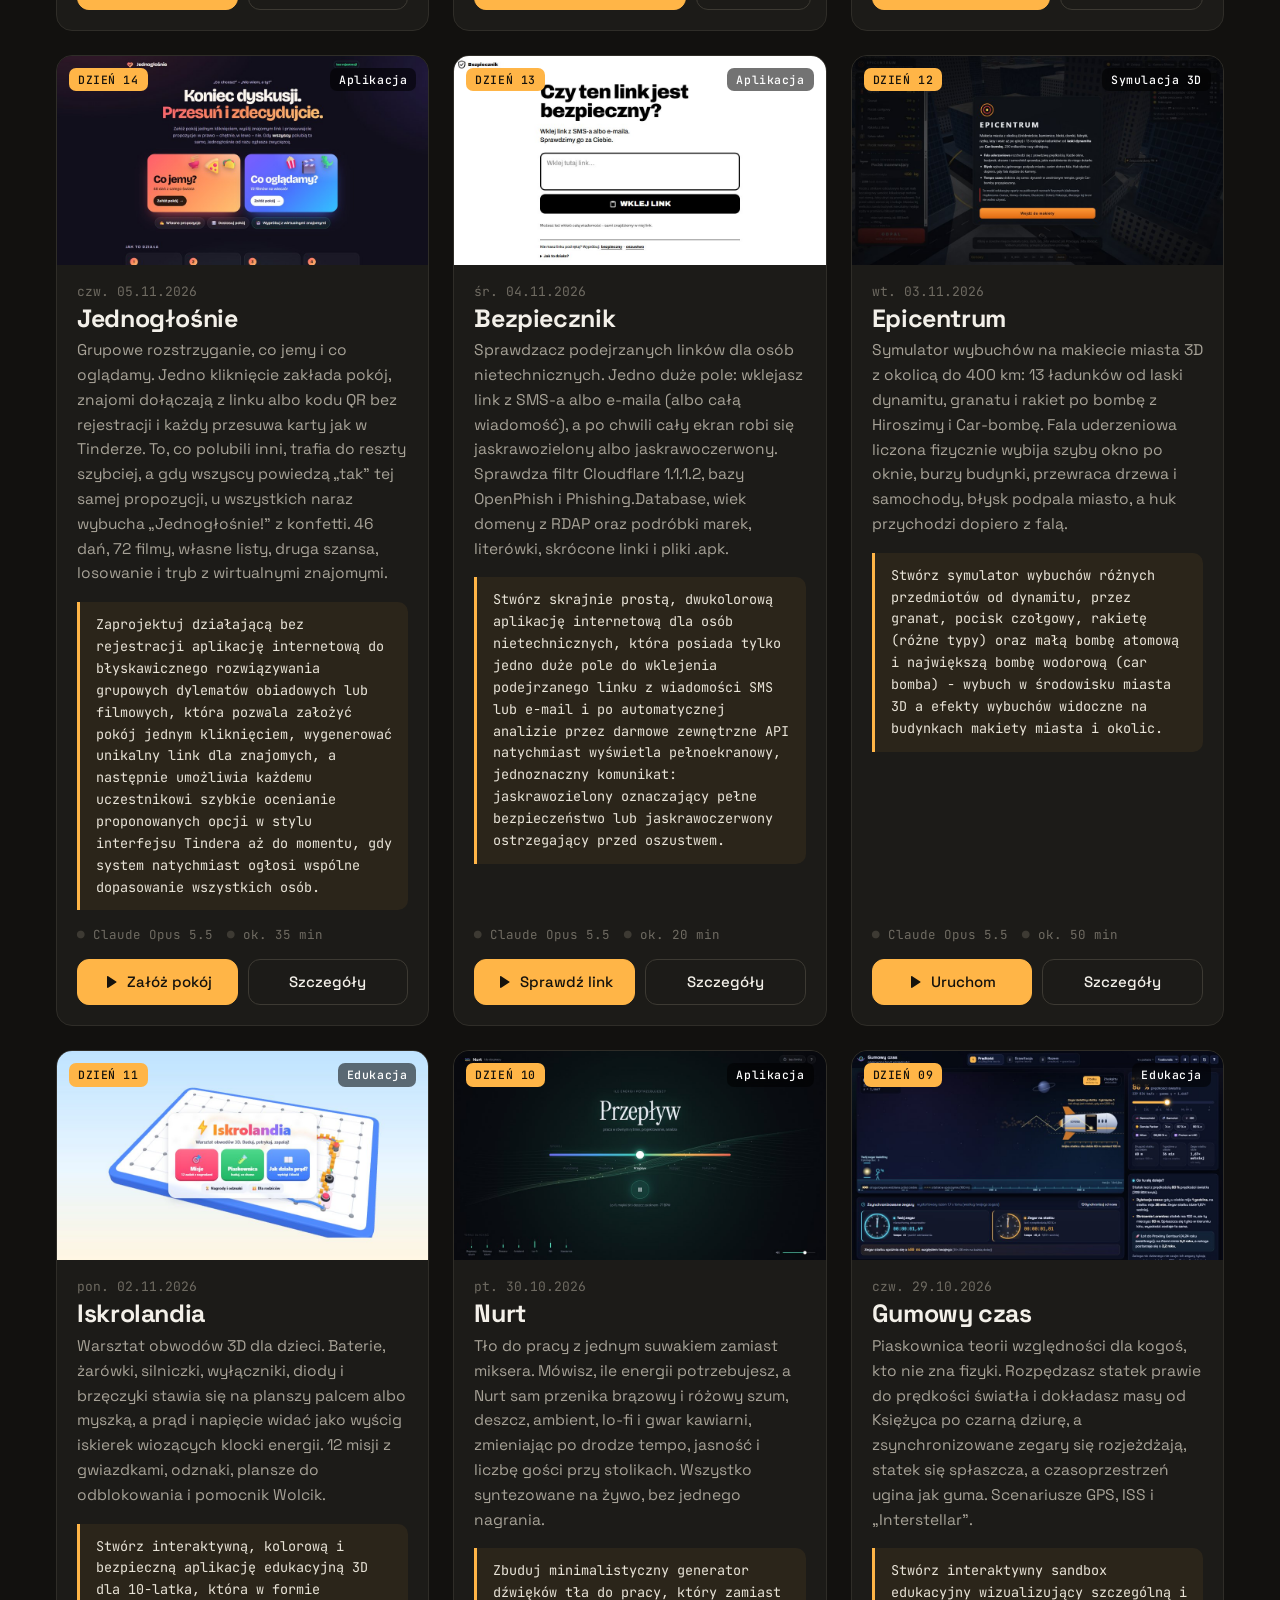
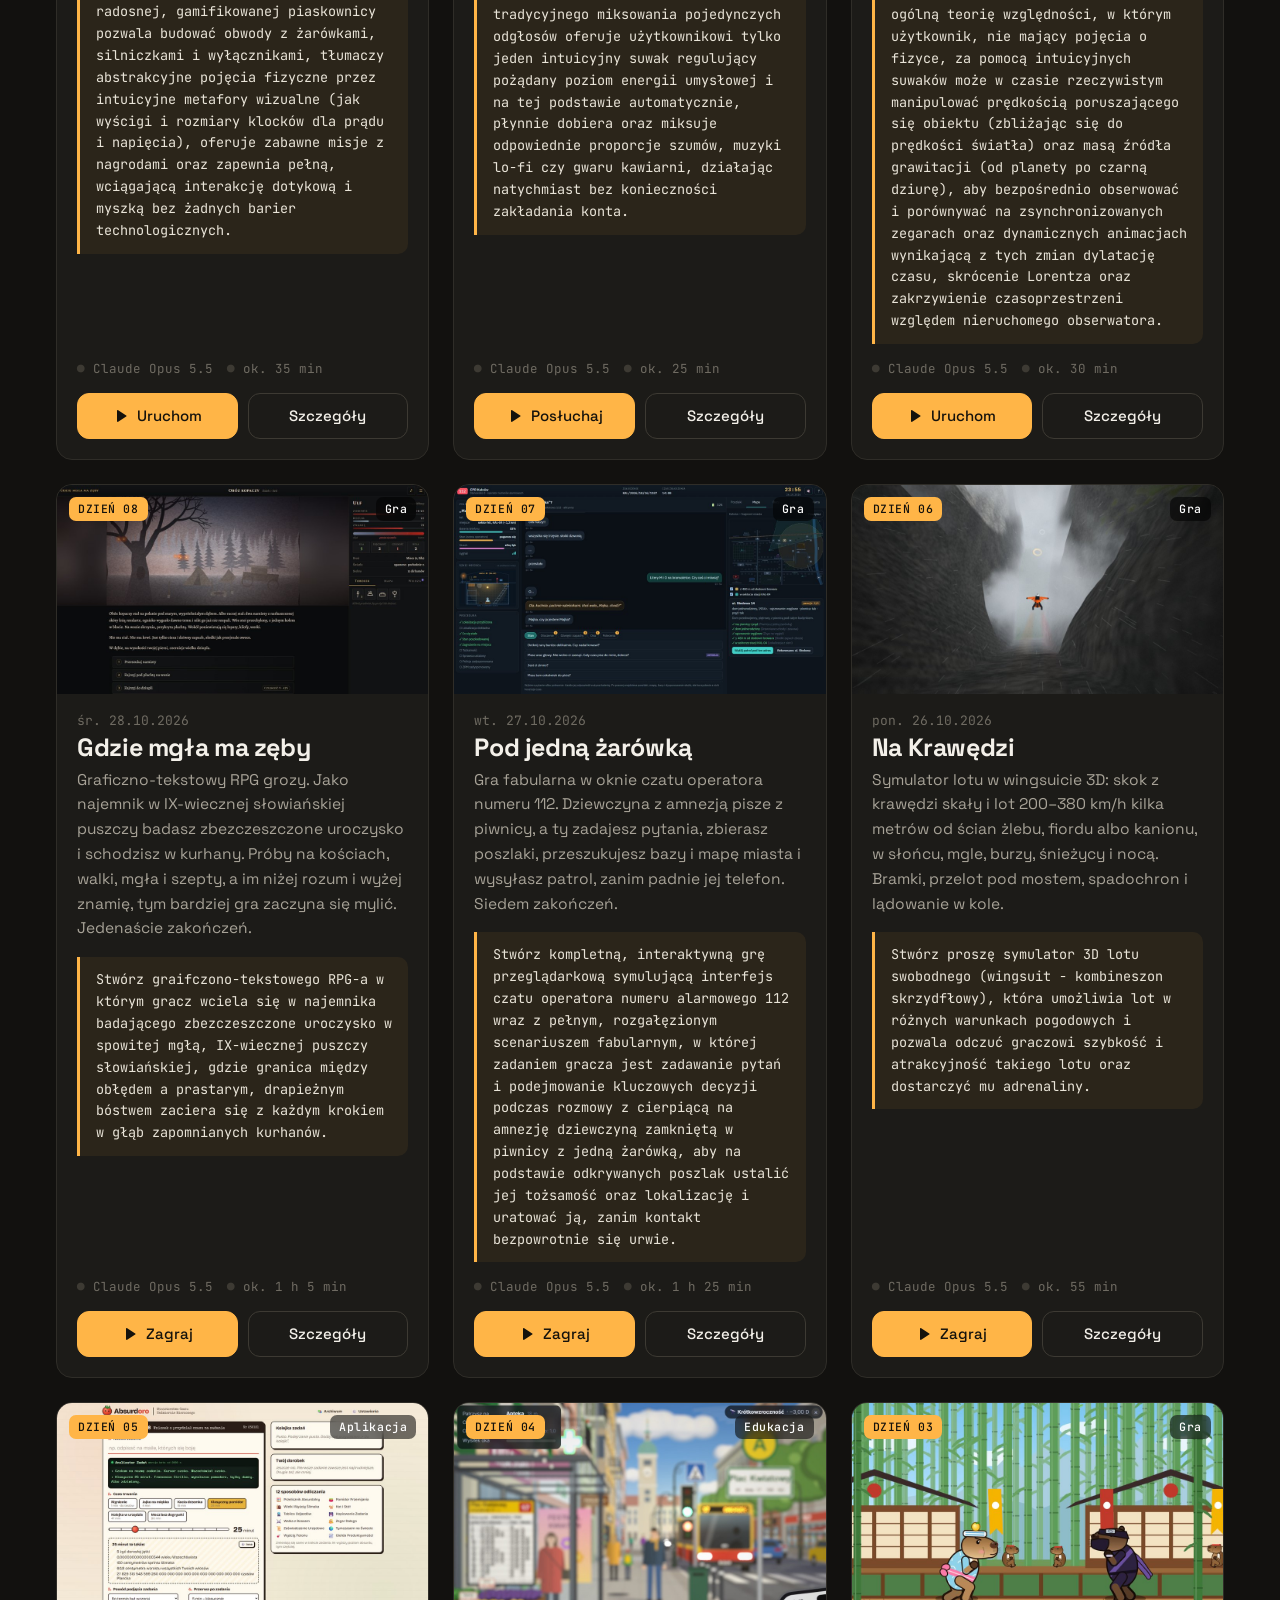
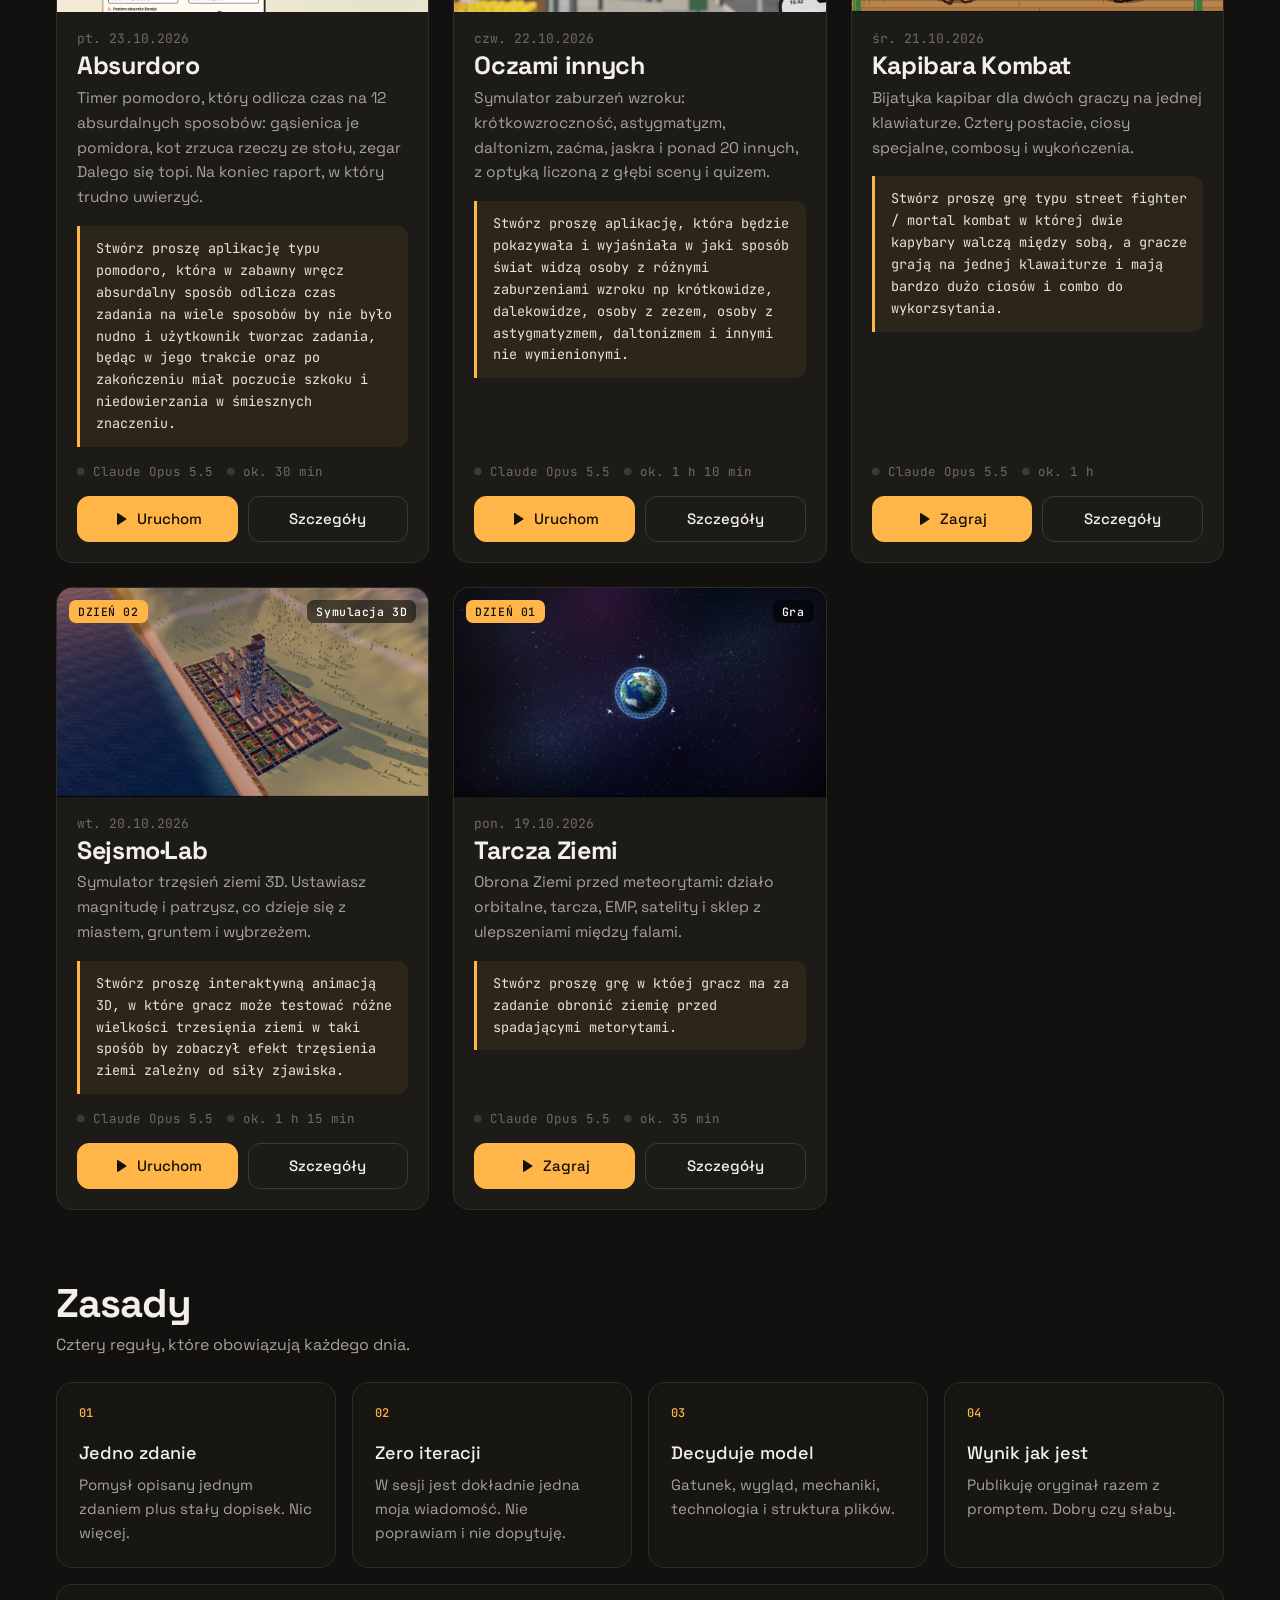
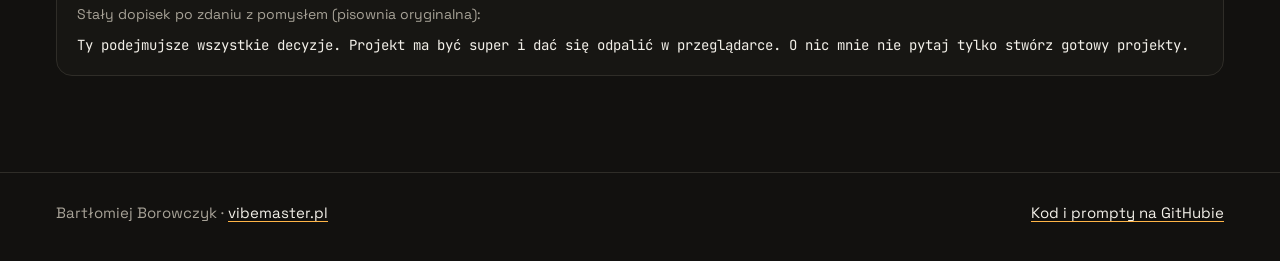
==== commit d8987b53: "Dzień 17: Odbijanka Co-Authored-By: Claude Haiku 5.5 <noreply@anthropic.com>" ====
--- a/index.html
+++ b/index.html
@@ -12,7 +12,7 @@
 <meta property="og:title" content="1 prompt, 1 zdanie">
 <meta property="og:description" content="Codziennie jeden projekt z jednego zdania, bez żadnych poprawek. Zobacz, co wyszło.">
 <meta property="og:url" content="https://1prompt1zdanie.vibemaster.pl/">
-<meta property="og:image" content="https://1prompt1zdanie.vibemaster.pl/galeria/dzien-16.jpg">
+<meta property="og:image" content="https://1prompt1zdanie.vibemaster.pl/galeria/dzien-17.jpg">
 <meta name="twitter:card" content="summary_large_image">
 <link rel="icon" href="data:image/svg+xml,%3Csvg xmlns='http://www.w3.org/2000/svg' viewBox='0 0 32 32'%3E%3Crect width='32' height='32' rx='8' fill='%23ffb547'/%3E%3Ctext x='16' y='23' font-family='Arial' font-weight='700' font-size='19' text-anchor='middle' fill='%2312110f'%3E1%3C/text%3E%3C/svg%3E">
 <link rel="preconnect" href="https://fonts.googleapis.com">
@@ -577,6 +577,15 @@
     alt: 'Ciemny ekran startowy Retorta: tytuł, przyciski Zadania i Piaskownica, po prawej ilustracja kolby z fioletową cieczą i bąbelkami',
     zdanie: 'Stwórz aplikację, która pozwala uczniowi uuczyć się przedmiotu Chemia poprzez eksperymentowanie z różnymi substancjami i składnikami i która wykonać dziesiątki zadań oraz daje możliwość zabawy poprzez sanbox (mieszanie czy łączenie różnych substancji)',
     prompt: 'Stwórz aplikację, która pozwala uczniowi uuczyć się przedmiotu Chemia poprzez eksperymentowanie z różnymi substancjami i składnikami i która wykonać dziesiątki zadań oraz daje możliwość zabawy poprzez sanbox (mieszanie czy łączenie różnych substancji) Ty podejmujesz wszystkie decyzje. Projekt ma być super i dać się odpalić w przeglądarce. O nic mnie nie pytaj tylko stwórz gotowy projekt. Umieść go w folderze dedykowanym i nazwij go zgodnie z konwencją nazewnictwa stosowaną we wcześniejszych projektach.'
+  },
+  {
+    n: 17, data: '2026-11-10', godz: '09:38', min: 10, model: 'Claude Haiku 5.5', kat: 'Gra',
+    folder: '17-odbijanka-gra-paletkowa-haiku5_5', akcja: 'Zagraj',
+    tytul: 'Odbijanka',
+    opis: 'Gra paletkowa: zagraj z komputerem na trzech poziomach, z drugim graczem na jednej klawiaturze albo sam ze sobą. Piłka przyspiesza przy każdym odbiciu, kąt zależy od miejsca trafienia, są cztery power-upy, a w trybie solo ścigasz się z duchem własnej najlepszej serii.',
+    alt: 'Plansza gry Odbijanka: dwie neonowe paletki, świecąca biała piłka i wynik TY : KOMPUTER na górze ekranu',
+    zdanie: 'Stwórz grę typu paddel, która będzie wciągająca dla gracza i w której będzie on mógł rywalizować sam ze sobą albo z graczem-komputerem.',
+    prompt: 'Stwórz grę typu paddel, która będzie wciągająca dla gracza i w której będzie on mógł rywalizować sam ze sobą albo z graczem-komputerem. Ty podejmujesz wszystkie decyzje. Projekt ma być super i dać się odpalić w przeglądarce. O nic mnie nie pytaj tylko stwórz gotowy projekt. Umieść go w folderze dedykowanym i nazwij go zgodnie z konwencją nazewnictwa stosowaną we wcześniejszych projektach.'
   }
 ];
 
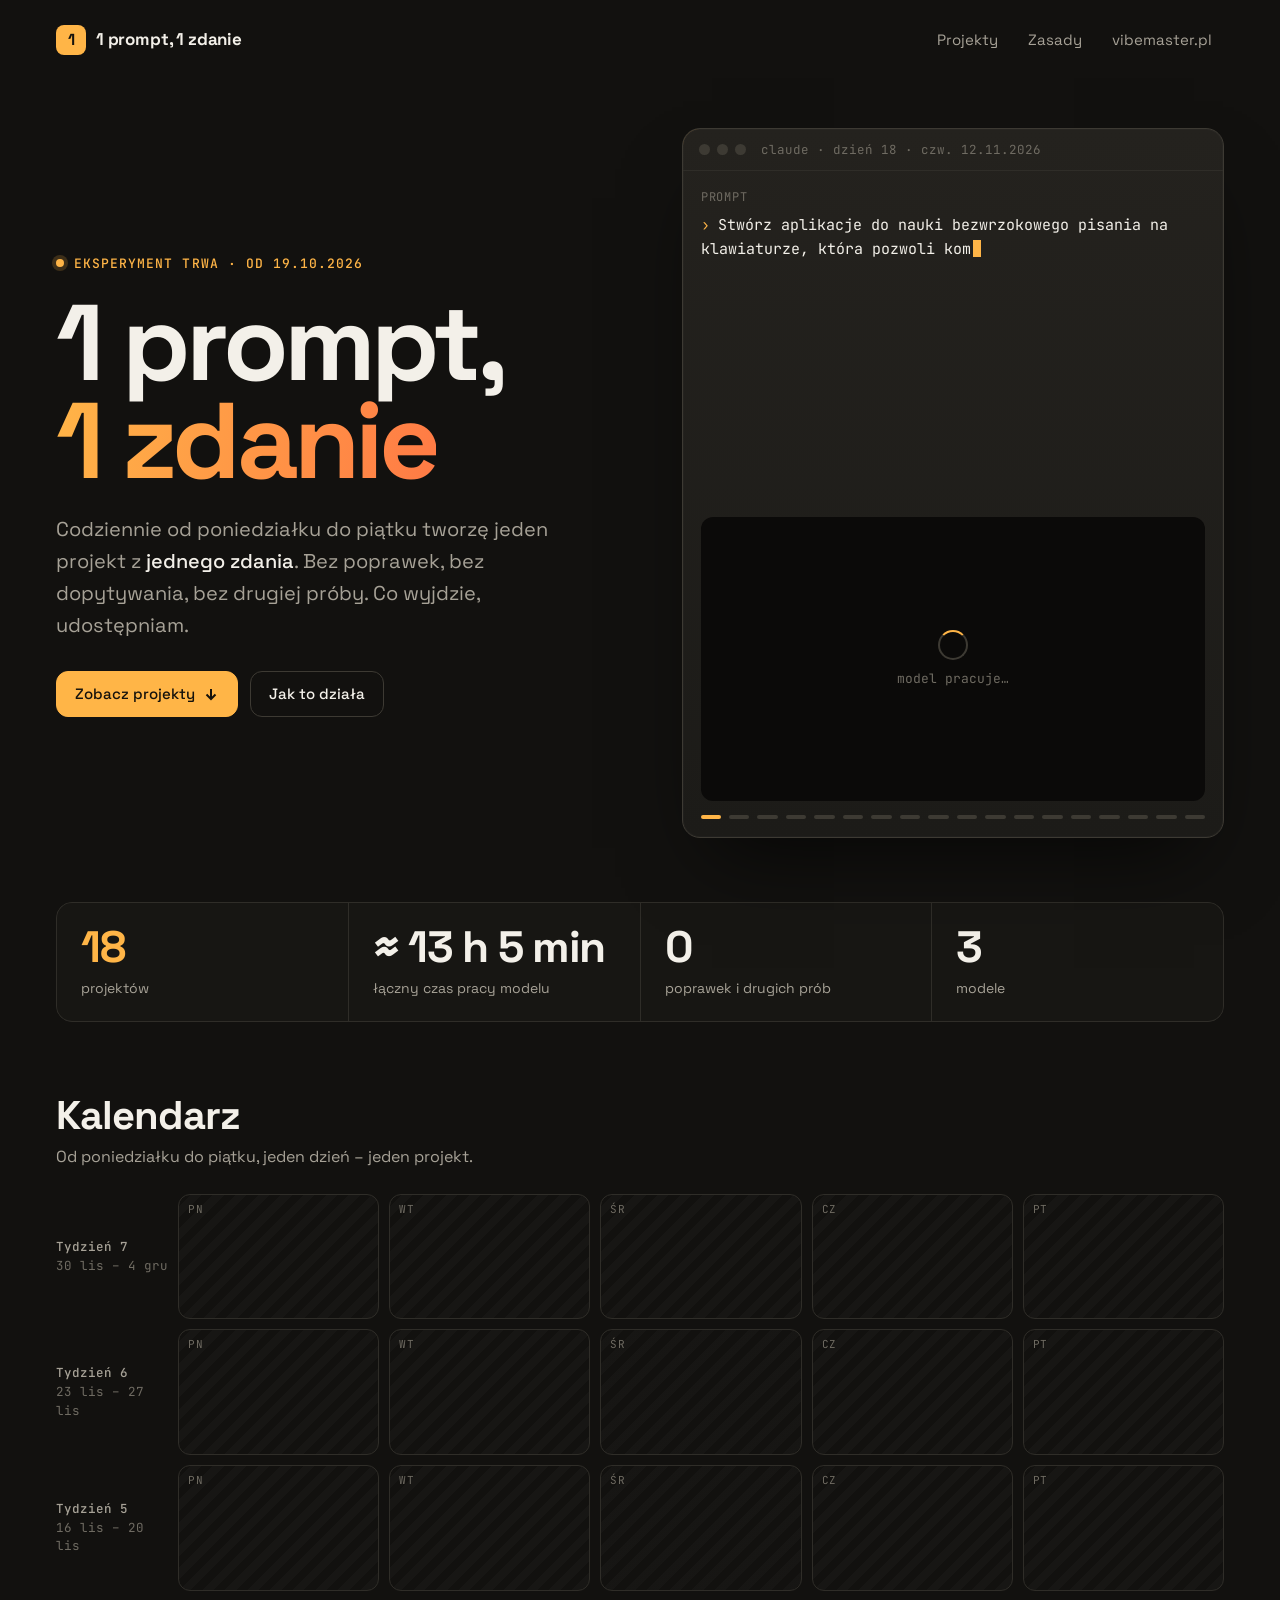
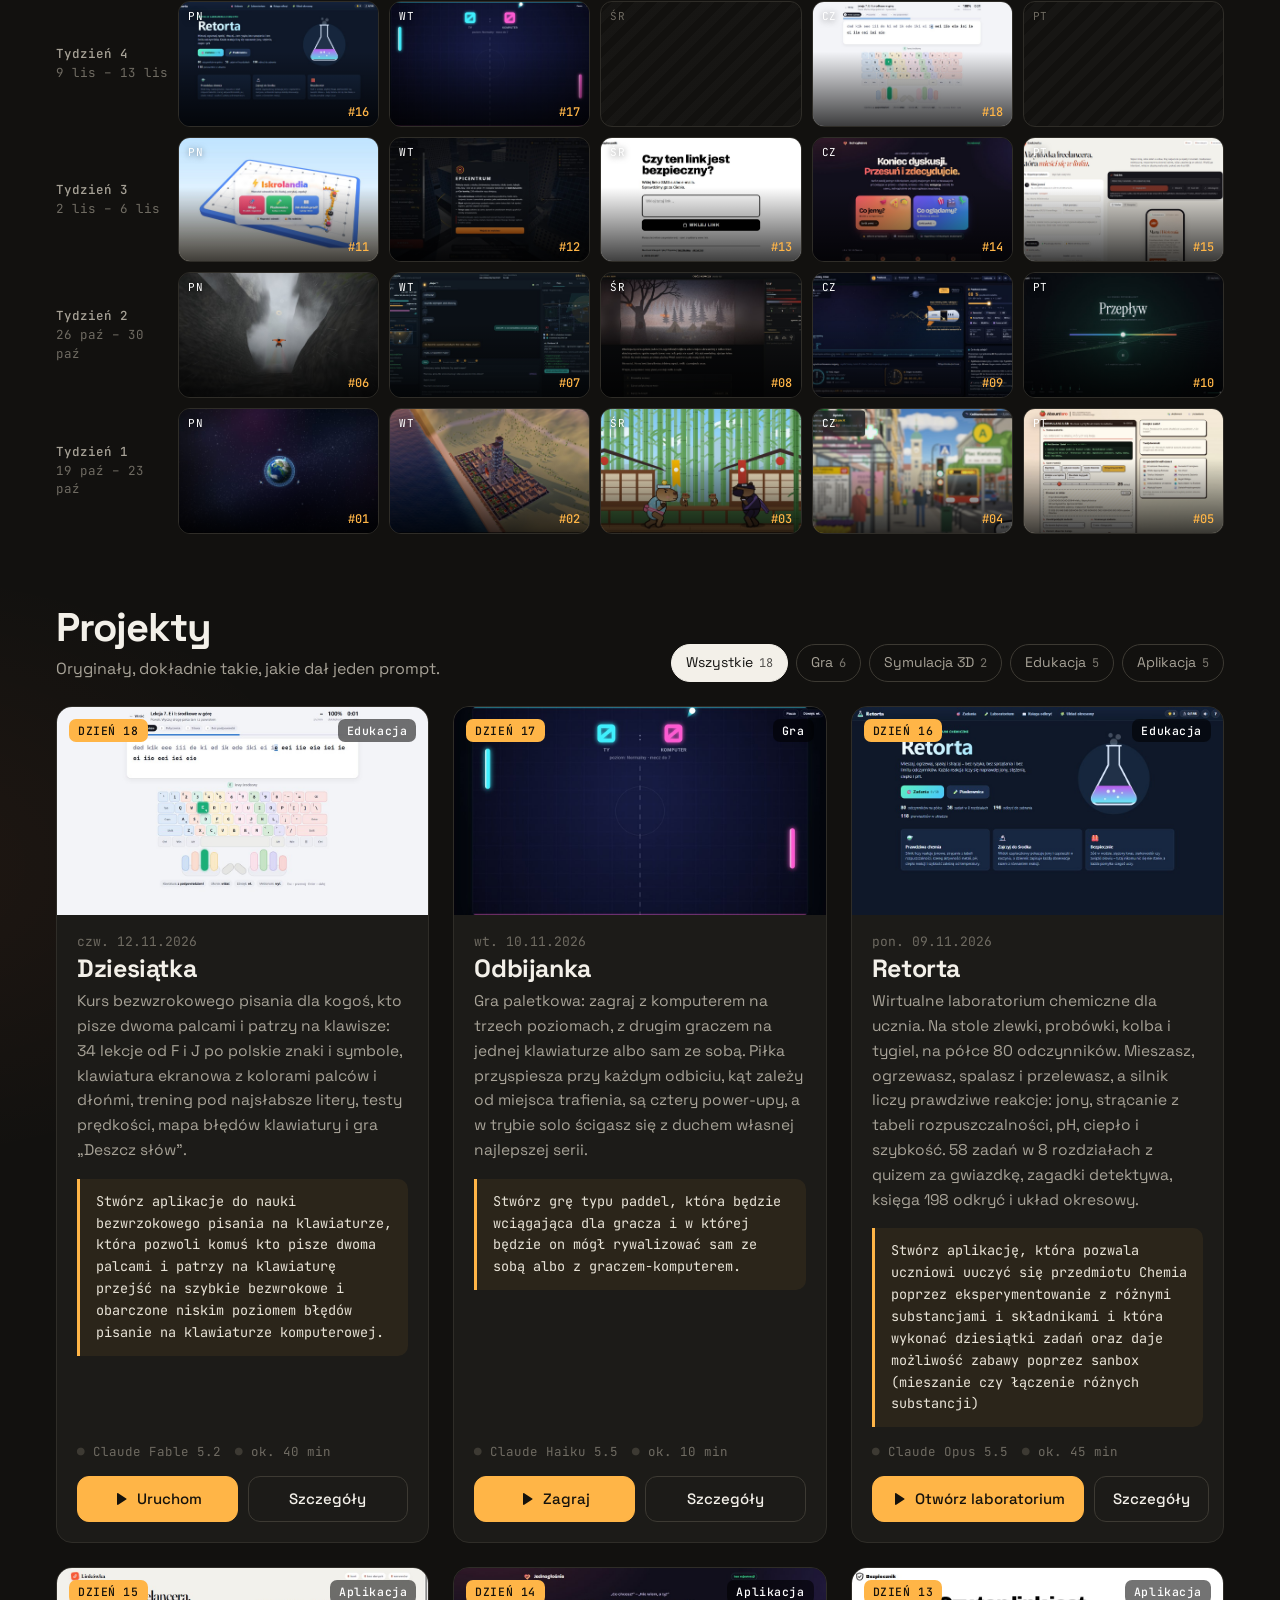
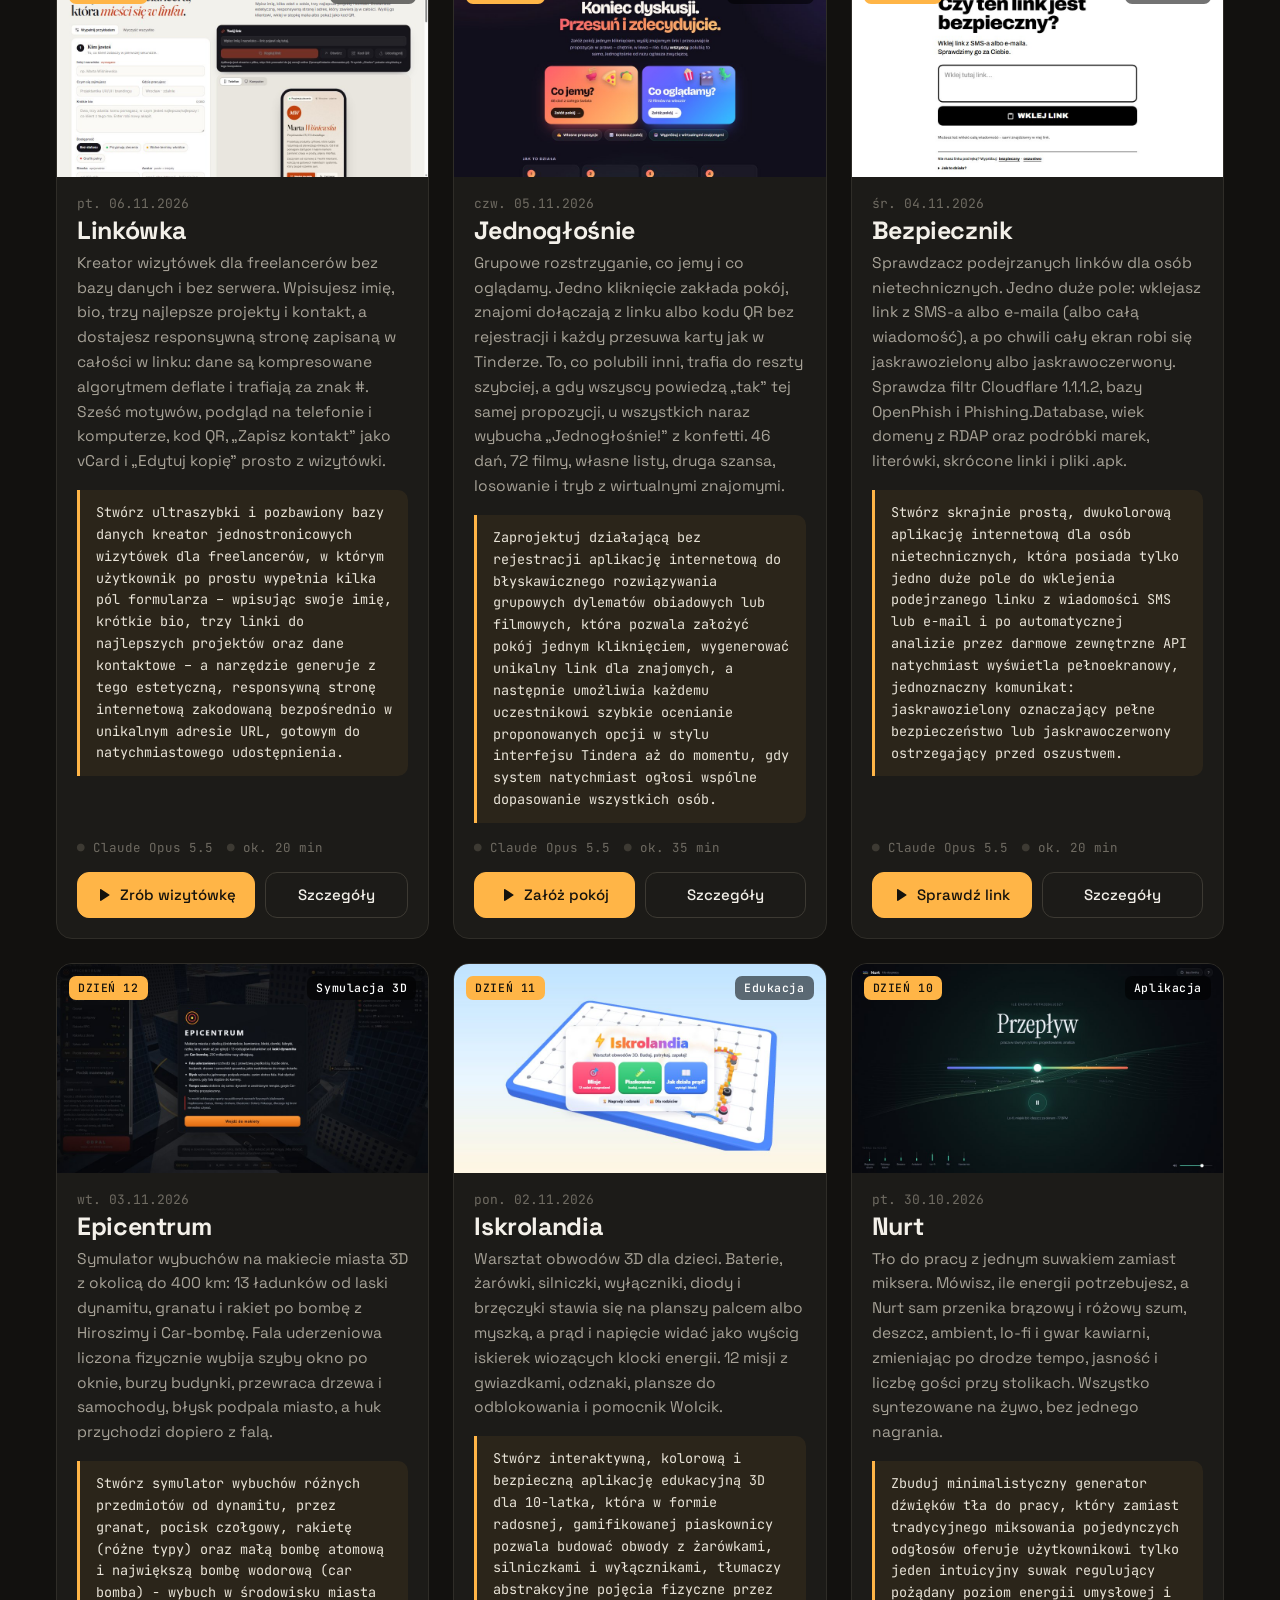
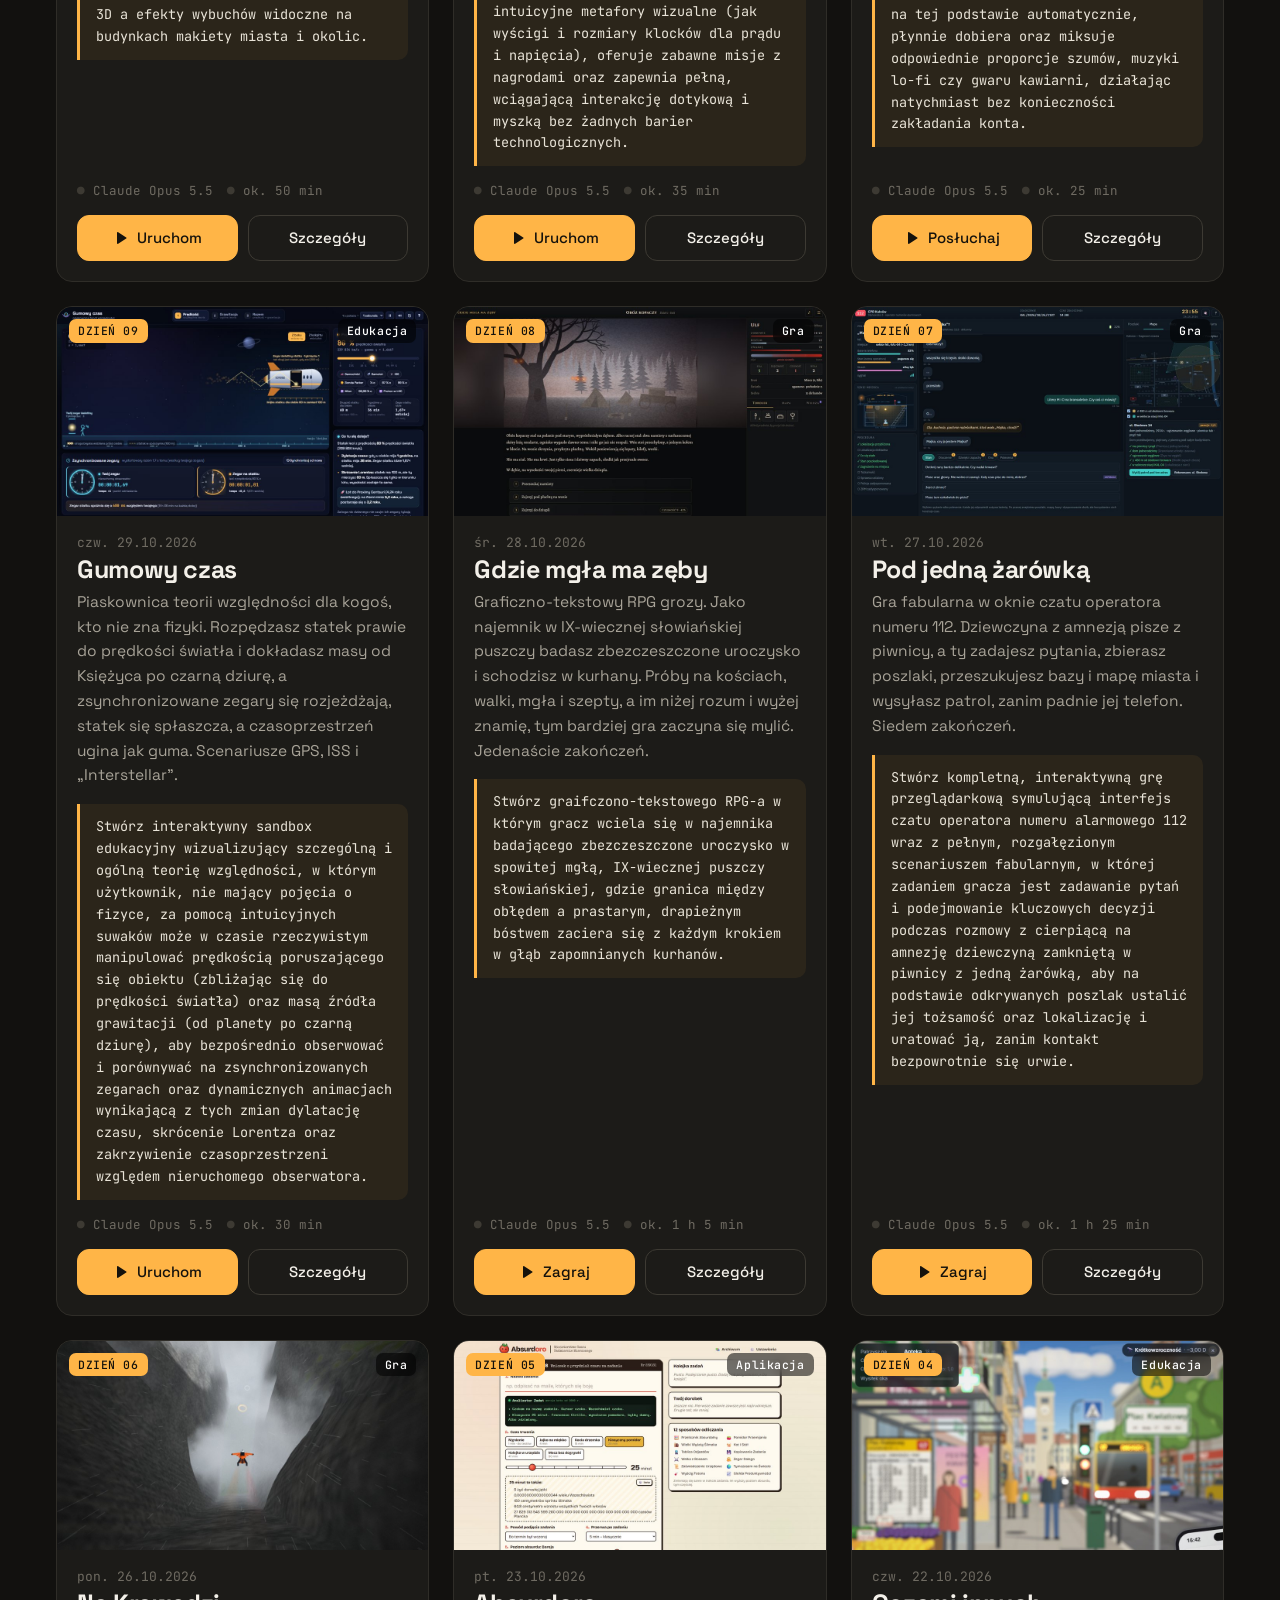
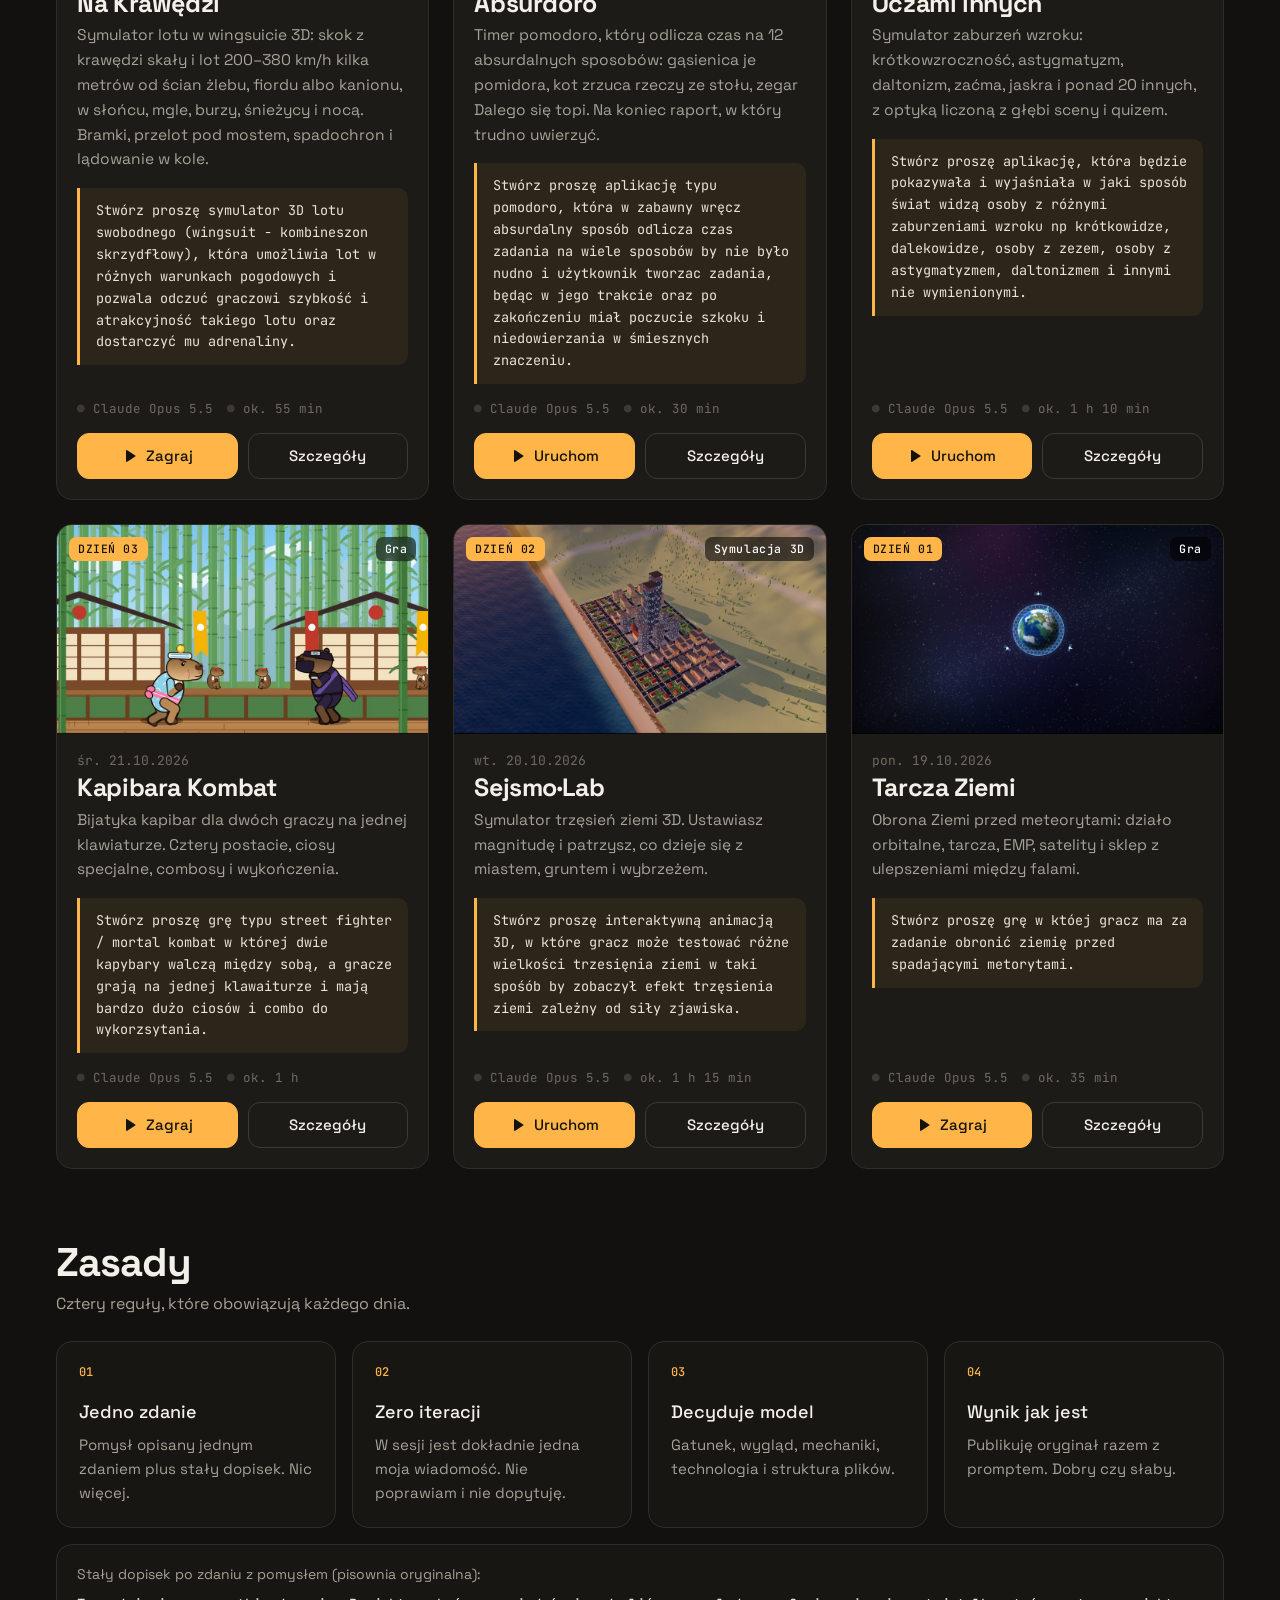
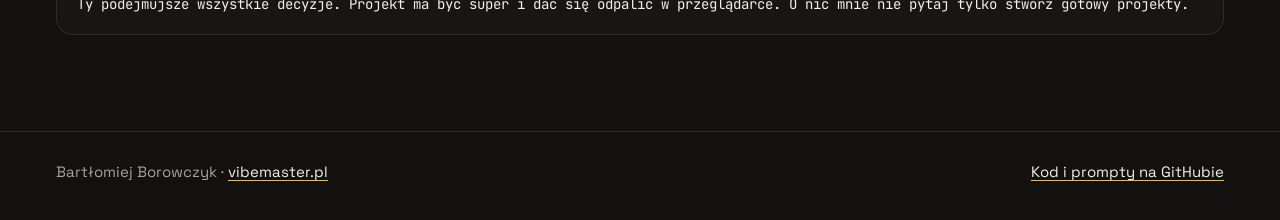
==== commit 2ef97e30: "Dzień 18: Dziesiątka Kurs bezwzrokowego pisania na klawiaturze (34 lekcje, klawiatura ekranowa z dło" ====
--- a/index.html
+++ b/index.html
@@ -12,7 +12,7 @@
 <meta property="og:title" content="1 prompt, 1 zdanie">
 <meta property="og:description" content="Codziennie jeden projekt z jednego zdania, bez żadnych poprawek. Zobacz, co wyszło.">
 <meta property="og:url" content="https://1prompt1zdanie.vibemaster.pl/">
-<meta property="og:image" content="https://1prompt1zdanie.vibemaster.pl/galeria/dzien-17.jpg">
+<meta property="og:image" content="https://1prompt1zdanie.vibemaster.pl/galeria/dzien-18.jpg">
 <meta name="twitter:card" content="summary_large_image">
 <link rel="icon" href="data:image/svg+xml,%3Csvg xmlns='http://www.w3.org/2000/svg' viewBox='0 0 32 32'%3E%3Crect width='32' height='32' rx='8' fill='%23ffb547'/%3E%3Ctext x='16' y='23' font-family='Arial' font-weight='700' font-size='19' text-anchor='middle' fill='%2312110f'%3E1%3C/text%3E%3C/svg%3E">
 <link rel="preconnect" href="https://fonts.googleapis.com">
@@ -586,6 +586,15 @@
     alt: 'Plansza gry Odbijanka: dwie neonowe paletki, świecąca biała piłka i wynik TY : KOMPUTER na górze ekranu',
     zdanie: 'Stwórz grę typu paddel, która będzie wciągająca dla gracza i w której będzie on mógł rywalizować sam ze sobą albo z graczem-komputerem.',
     prompt: 'Stwórz grę typu paddel, która będzie wciągająca dla gracza i w której będzie on mógł rywalizować sam ze sobą albo z graczem-komputerem. Ty podejmujesz wszystkie decyzje. Projekt ma być super i dać się odpalić w przeglądarce. O nic mnie nie pytaj tylko stwórz gotowy projekt. Umieść go w folderze dedykowanym i nazwij go zgodnie z konwencją nazewnictwa stosowaną we wcześniejszych projektach.'
+  },
+  {
+    n: 18, data: '2026-11-12', godz: '22:01', min: 40, model: 'Claude Fable 5.2', kat: 'Edukacja',
+    folder: '18-dziesiatka-nauka-pisania-bezwzrokowego-fable5_2', akcja: 'Uruchom',
+    tytul: 'Dziesiątka',
+    opis: 'Kurs bezwzrokowego pisania dla kogoś, kto pisze dwoma palcami i patrzy na klawisze: 34 lekcje od F i J po polskie znaki i symbole, klawiatura ekranowa z kolorami palców i dłońmi, trening pod najsłabsze litery, testy prędkości, mapa błędów klawiatury i gra „Deszcz słów”.',
+    alt: 'Lekcja pisania: tekst do przepisania, klawiatura ekranowa z zaświeconym klawiszem E i dłonie z podświetlonym lewym środkowym palcem',
+    zdanie: 'Stwórz aplikacje do nauki bezwrzokowego pisania na klawiaturze, która pozwoli komuś kto pisze dwoma palcami i patrzy na klawiaturę przejść na szybkie bezwrokowe i obarczone niskim poziomem błędów pisanie na klawiaturze komputerowej.',
+    prompt: 'Stwórz aplikacje do nauki bezwrzokowego pisania na klawiaturze, która pozwoli komuś kto pisze dwoma palcami i patrzy na klawiaturę przejść na szybkie bezwrokowe i obarczone niskim poziomem błędów pisanie na klawiaturze komputerowej. Ty podejmujesz wszystkie decyzje. Projekt ma być super i dać się odpalić w przeglądarce. O nic mnie nie pytaj tylko stwórz gotowy projekt. Umieść go w folderze dedykowanym i nazwij go zgodnie z konwencją nazewnictwa stosowaną we wcześniejszych projektach.'
   }
 ];
 
